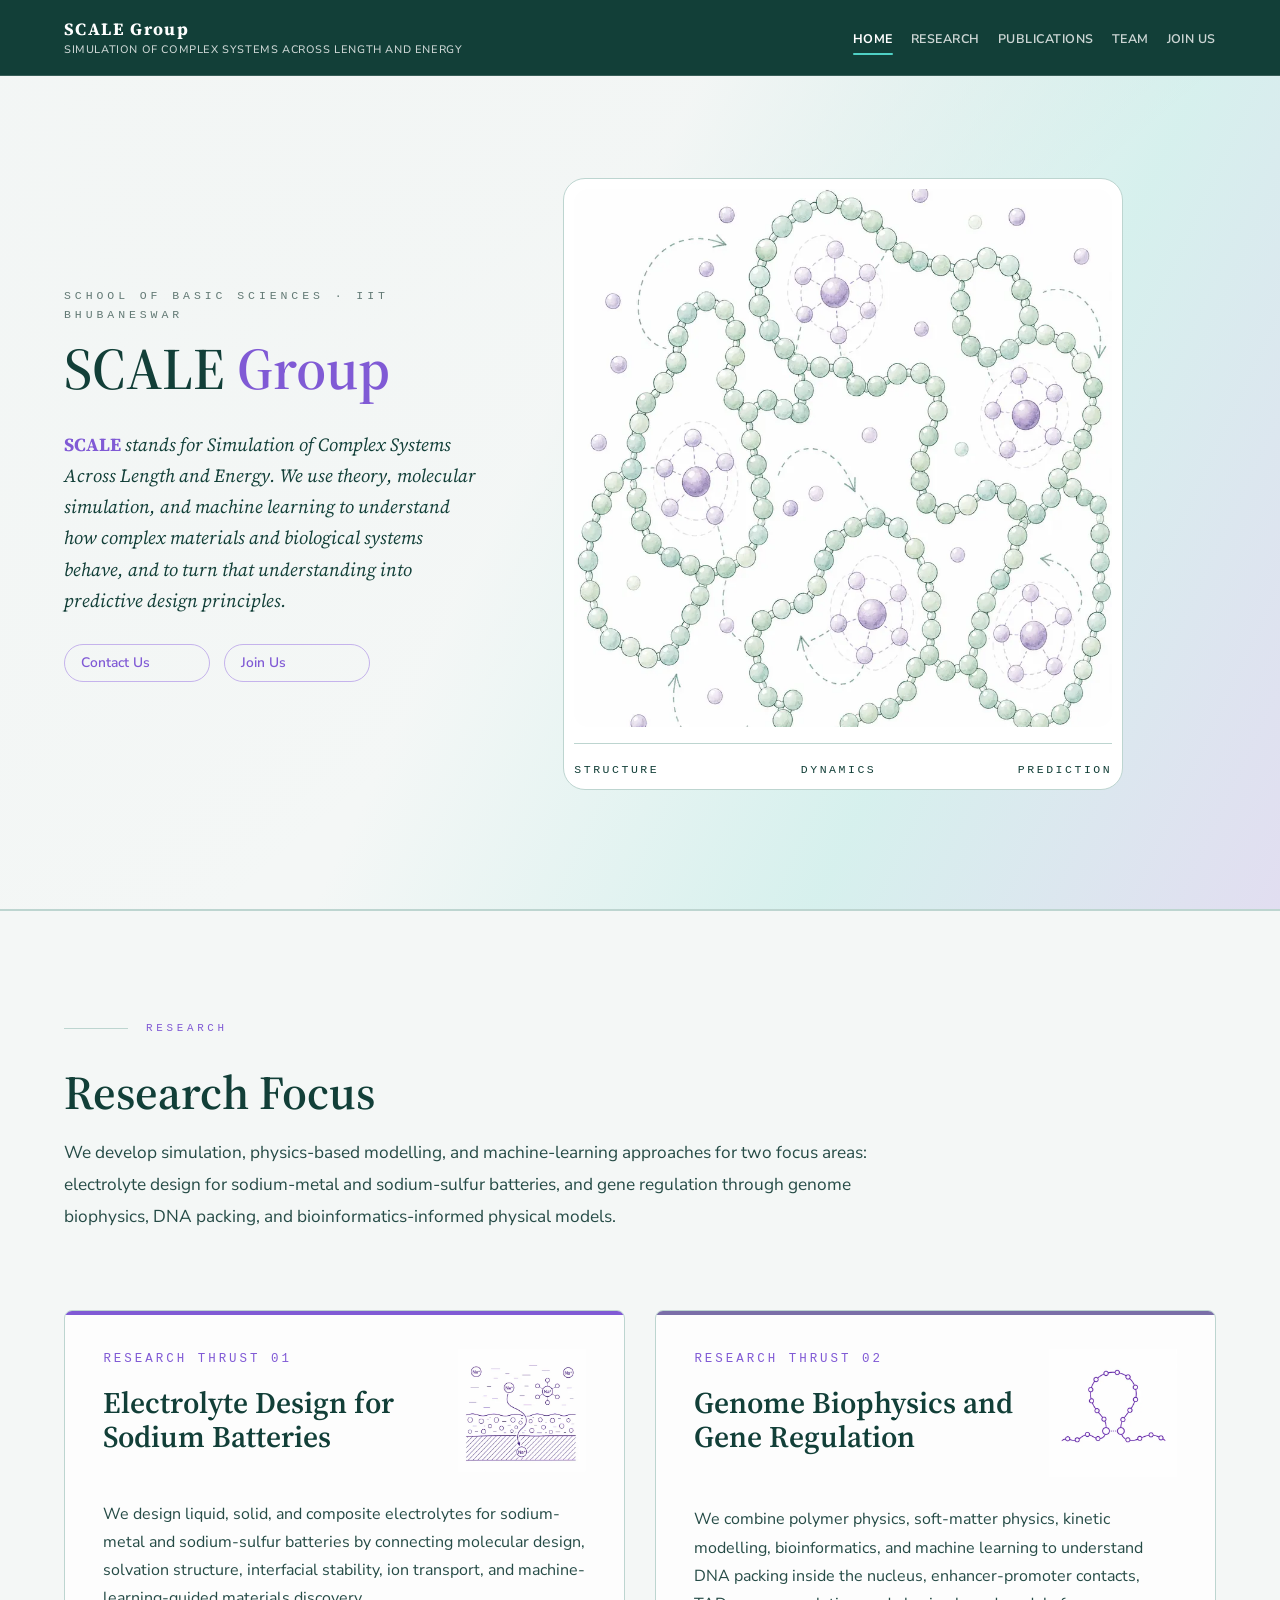
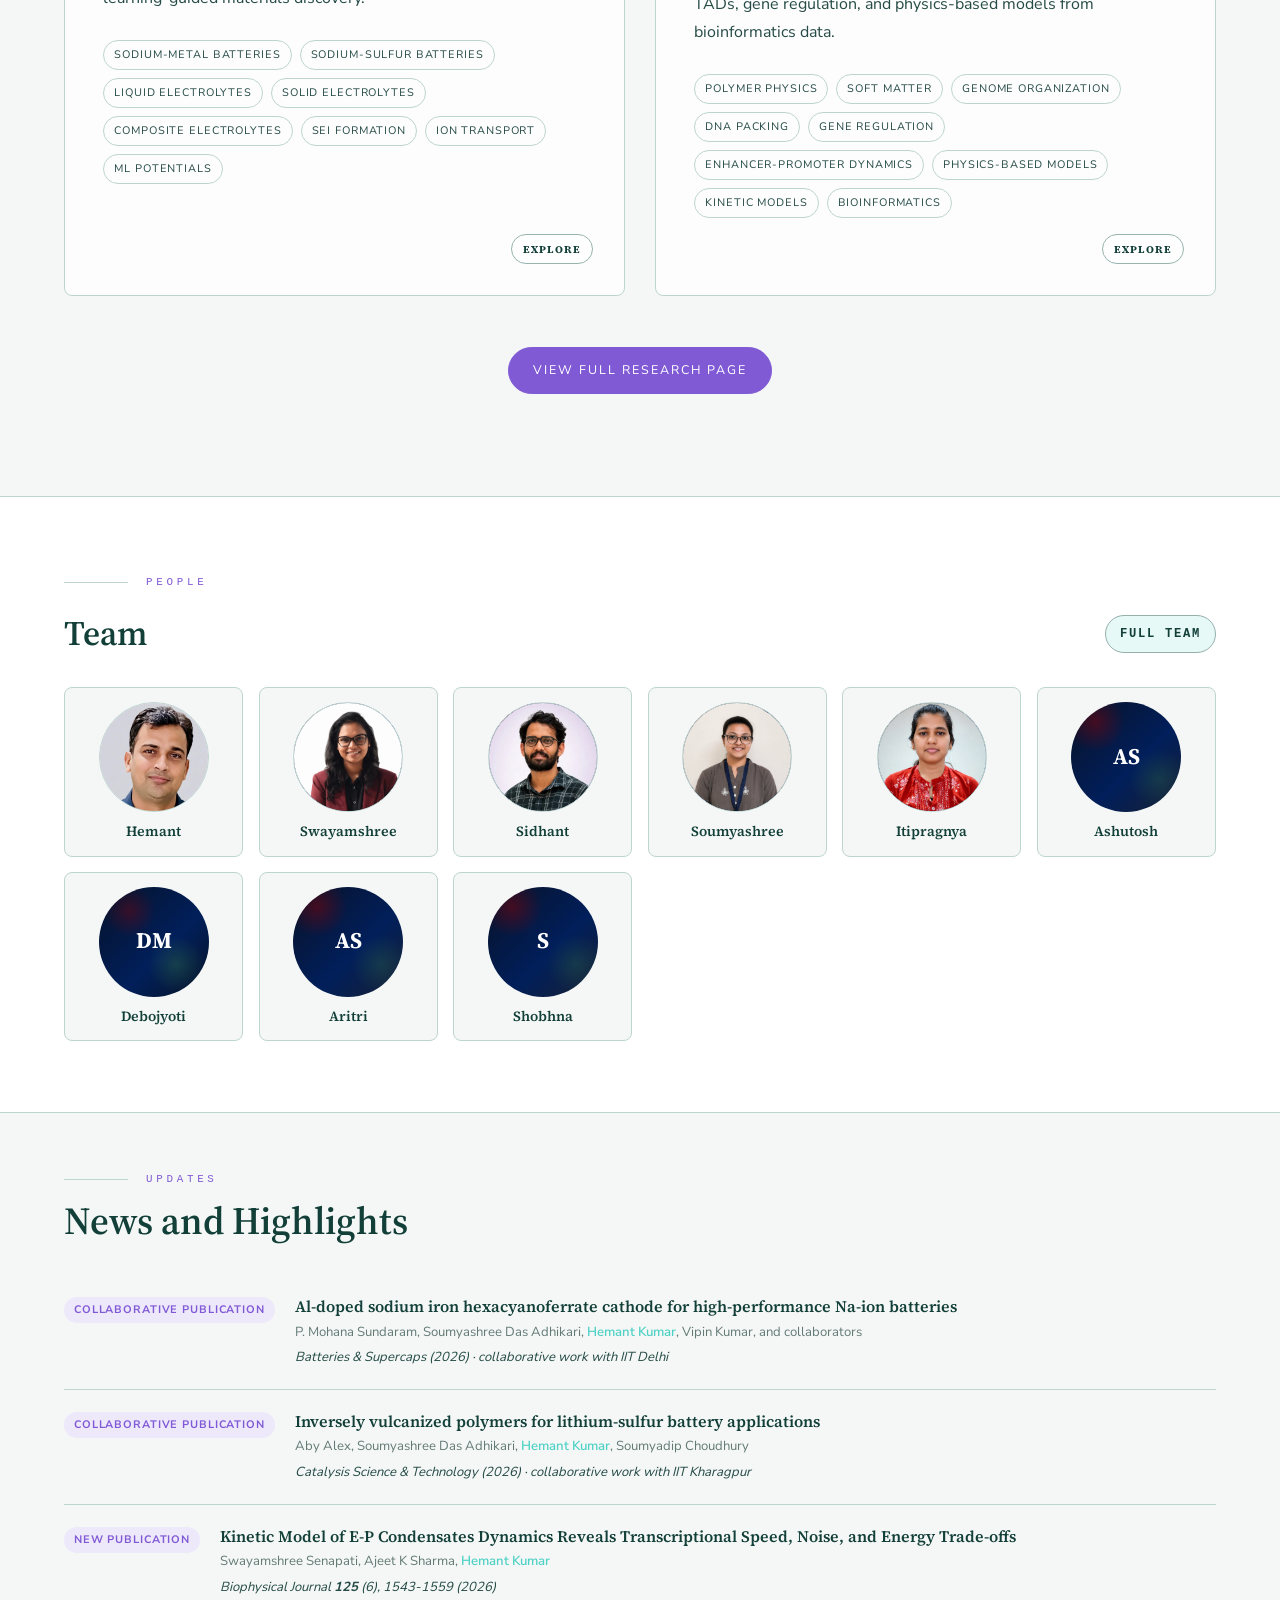
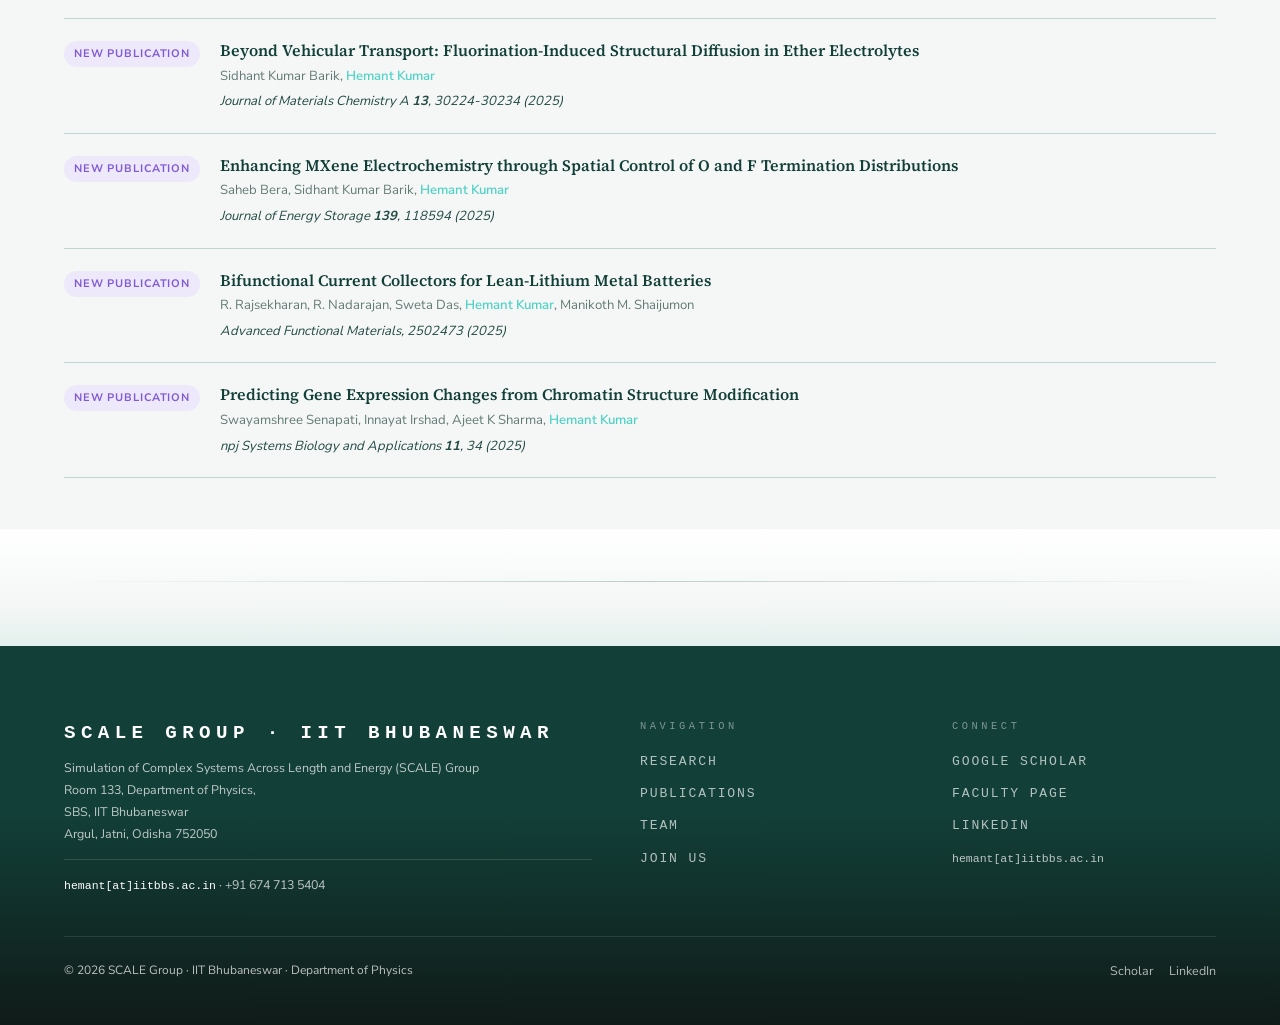
==== index.html @ 69f15513 "Update team members and publication order" ====
<!DOCTYPE html>
<html lang="en" data-theme="biopolymer-helix">
<head>
  <meta charset="UTF-8">
  <meta name="viewport" content="width=device-width, initial-scale=1.0">
  <meta name="description" content="The SCALE Group at IIT Bhubaneswar studies AI for materials, sodium batteries, electrolyte design, genome biophysics, and gene regulation with simulation, statistical physics, and machine learning.">
  <meta name="keywords" content="AI for materials, AI for physics, physics of AI, machine learning for materials design, graph neural networks for materials, neural network potentials, active learning materials physics, sodium-ion batteries, sodium-sulfur batteries, solid electrolytes, all-solid-state batteries, electrolyte design, battery material design, next-generation batteries, battery materials modelling, Hemant Kumar IIT Bhubaneswar, SCALE Group, gene regulation modelling, genome biophysics, computational materials science">
  <meta name="author" content="Dr. Hemant Kumar, SCALE Group, IIT Bhubaneswar">
  <meta name="robots" content="index, follow">
  <meta name="googlebot" content="index, follow, max-image-preview:large">
  <meta name="theme-color" content="#123F38">
  <meta property="og:type" content="website">
  <meta property="og:site_name" content="The SCALE Group">
  <meta property="og:locale" content="en_IN">
  <meta property="og:title" content="AI for Materials and Physics | SCALE IITBBS">
  <meta property="og:description" content="The SCALE Group at IIT Bhubaneswar studies AI for materials, sodium batteries, electrolyte design, genome biophysics, and gene regulation with simulation, statistical physics, and machine learning.">
  <meta property="og:image" content="https://thescale-group.github.io/assets/images/homepage_hero.webp">
  <meta property="og:image:alt" content="SCALE Group computational research illustration">
  <meta property="og:url" content="https://thescale-group.github.io/">
  <meta name="twitter:card" content="summary_large_image">
  <meta name="twitter:title" content="AI for Materials and Physics | SCALE IITBBS">
  <meta name="twitter:description" content="The SCALE Group at IIT Bhubaneswar studies AI for materials, sodium batteries, electrolyte design, genome biophysics, and gene regulation with simulation, statistical physics, and machine learning.">
  <meta name="twitter:image" content="https://thescale-group.github.io/assets/images/homepage_hero.webp">
  <link rel="canonical" href="https://thescale-group.github.io/">
  <link rel="preload" as="image" href="assets/images/homepage_hero.webp" type="image/webp">
  <link rel="preload" href="assets/fonts/nunito-sans-latin-300-700.woff2" as="font" type="font/woff2" crossorigin>
  <link rel="preload" href="assets/fonts/source-serif-4-latin-300-700.woff2" as="font" type="font/woff2" crossorigin>
  <link rel="stylesheet" href="scale.css?v=20260519-perf1">
<script type="application/ld+json" id="news-jsonld">
{
  "@context": "https://schema.org",
  "@type": "ItemList",
  "name": "SCALE Group news and highlights",
  "itemListElement": [
    {
      "@type": "ListItem",
      "position": 1,
      "item": {
        "@type": "NewsArticle",
        "headline": "Al-doped sodium iron hexacyanoferrate cathode for high-performance Na-ion batteries",
        "datePublished": "2026-06-01",
        "url": "https://scholar.google.com/scholar?q=Unveiling%20the%20Effect%20of%20Al-doping%20on%20the%20Sodium%20Iron%20Hexacyanoferrate%20Cathode%20for%20the%20Development%20of%20High-performance%20Na-ion%20battery",
        "author": {
          "@type": "Organization",
          "name": "SCALE Group, IIT Bhubaneswar"
        },
        "publisher": {
          "@type": "Organization",
          "name": "SCALE Group, IIT Bhubaneswar"
        }
      }
    },
    {
      "@type": "ListItem",
      "position": 2,
      "item": {
        "@type": "NewsArticle",
        "headline": "Inversely vulcanized polymers for lithium-sulfur battery applications",
        "datePublished": "2026-06-01",
        "url": "https://scholar.google.com/scholar?q=Accelerated%20Synthesis%20of%20Inversely%20Vulcanized%20Polymers%20with%20Oligoethylene%20Unit%20Bearing%20Comonomer%20for%20Lithium-Sulfur%20Battery%20Application",
        "author": {
          "@type": "Organization",
          "name": "SCALE Group, IIT Bhubaneswar"
        },
        "publisher": {
          "@type": "Organization",
          "name": "SCALE Group, IIT Bhubaneswar"
        }
      }
    },
    {
      "@type": "ListItem",
      "position": 3,
      "item": {
        "@type": "NewsArticle",
        "headline": "Kinetic Model of E-P Condensates Dynamics Reveals Transcriptional Speed, Noise, and Energy Trade-offs",
        "datePublished": "2026-02-15",
        "url": "https://doi.org/10.1016/j.bpj.2026.02.015",
        "author": {
          "@type": "Organization",
          "name": "SCALE Group, IIT Bhubaneswar"
        },
        "publisher": {
          "@type": "Organization",
          "name": "SCALE Group, IIT Bhubaneswar"
        }
      }
    },
    {
      "@type": "ListItem",
      "position": 4,
      "item": {
        "@type": "NewsArticle",
        "headline": "Beyond Vehicular Transport: Fluorination-Induced Structural Diffusion in Ether Electrolytes",
        "datePublished": "2025-08-01",
        "url": "https://doi.org/10.1039/d5ta04224k",
        "author": {
          "@type": "Organization",
          "name": "SCALE Group, IIT Bhubaneswar"
        },
        "publisher": {
          "@type": "Organization",
          "name": "SCALE Group, IIT Bhubaneswar"
        }
      }
    },
    {
      "@type": "ListItem",
      "position": 5,
      "item": {
        "@type": "NewsArticle",
        "headline": "Enhancing MXene Electrochemistry through Spatial Control of O and F Termination Distributions",
        "datePublished": "2025-07-15",
        "url": "https://doi.org/10.1016/j.est.2025.118594",
        "author": {
          "@type": "Organization",
          "name": "SCALE Group, IIT Bhubaneswar"
        },
        "publisher": {
          "@type": "Organization",
          "name": "SCALE Group, IIT Bhubaneswar"
        }
      }
    },
    {
      "@type": "ListItem",
      "position": 6,
      "item": {
        "@type": "NewsArticle",
        "headline": "Bifunctional Current Collectors for Lean-Lithium Metal Batteries",
        "datePublished": "2025-04-20",
        "url": "https://doi.org/10.1002/adfm.202502473",
        "author": {
          "@type": "Organization",
          "name": "SCALE Group, IIT Bhubaneswar"
        },
        "publisher": {
          "@type": "Organization",
          "name": "SCALE Group, IIT Bhubaneswar"
        }
      }
    },
    {
      "@type": "ListItem",
      "position": 7,
      "item": {
        "@type": "NewsArticle",
        "headline": "Predicting Gene Expression Changes from Chromatin Structure Modification",
        "datePublished": "2025-03-10",
        "url": "https://doi.org/10.1038/s41540-025-00510-4",
        "author": {
          "@type": "Organization",
          "name": "SCALE Group, IIT Bhubaneswar"
        },
        "publisher": {
          "@type": "Organization",
          "name": "SCALE Group, IIT Bhubaneswar"
        }
      }
    }
  ]
}
</script>
<script type="application/ld+json" id="page-jsonld">
{
  "@context": "https://schema.org",
  "@graph": [
    {
      "@type": "WebSite",
      "@id": "https://thescale-group.github.io/#website",
      "name": "The SCALE Group",
      "alternateName": "Simulation of Complex Systems Across Length and Energy Group",
      "url": "https://thescale-group.github.io/",
      "publisher": {
        "@id": "https://thescale-group.github.io/#organization"
      },
      "inLanguage": "en-IN"
    },
    {
      "@type": "ResearchOrganization",
      "@id": "https://thescale-group.github.io/#organization",
      "name": "The SCALE Group, IIT Bhubaneswar",
      "alternateName": "Simulation of Complex Systems Across Length and Energy Group",
      "url": "https://thescale-group.github.io/",
      "image": "https://thescale-group.github.io/assets/images/homepage_hero.webp",
      "description": "The SCALE Group at IIT Bhubaneswar studies AI for materials, sodium batteries, electrolyte design, genome biophysics, and gene regulation with simulation, statistical physics, and machine learning.",
      "parentOrganization": {
        "@type": "CollegeOrUniversity",
        "name": "Indian Institute of Technology Bhubaneswar"
      },
      "department": {
        "@type": "Organization",
        "name": "Department of Physics, School of Basic Sciences"
      },
      "address": {
        "@type": "PostalAddress",
        "streetAddress": "Room 133, Department of Physics,",
        "addressLocality": "Argul, Jatni",
        "addressRegion": "Odisha",
        "postalCode": "752050",
        "addressCountry": "IN"
      },
      "sameAs": [
        "https://scholar.google.com/citations?user=oaTIUtkAAAAJ&hl=en",
        "https://sbs.iitbbs.ac.in/index.php/hemantkumar/",
        "https://www.linkedin.com/in/hemant-kumar-b3969862"
      ],
      "founder": {
        "@id": "https://thescale-group.github.io/#hemant-kumar"
      },
      "knowsAbout": [
        "Molecular dynamics",
        "Multiscale modelling",
        "Soft matter physics",
        "Battery electrolytes",
        "Ionic transport",
        "Solid electrolytes",
        "AI for materials",
        "AI for physics",
        "Physics of AI",
        "Materials modelling",
        "Materials design",
        "Battery materials",
        "Battery material design",
        "Electrolyte design",
        "Sodium-ion batteries",
        "Sodium-sulfur batteries",
        "All-solid-state batteries",
        "Next-generation batteries",
        "Active learning",
        "Graph neural networks",
        "Graph neural networks for materials",
        "Machine learning potentials",
        "Neural-network potentials",
        "Kinetic Monte Carlo",
        "Gene regulation modelling",
        "Genome biophysics",
        "Chromatin structure",
        "Polymer models of DNA",
        "Nanoscale interfaces",
        "Two-dimensional materials",
        "MXenes",
        "Confined water"
      ]
    },
    {
      "@type": "WebPage",
      "@id": "https://thescale-group.github.io/#webpage",
      "url": "https://thescale-group.github.io/",
      "name": "AI for Materials and Physics | SCALE IITBBS",
      "description": "The SCALE Group at IIT Bhubaneswar studies AI for materials, sodium batteries, electrolyte design, genome biophysics, and gene regulation with simulation, statistical physics, and machine learning.",
      "isPartOf": {
        "@id": "https://thescale-group.github.io/#website"
      },
      "about": {
        "@id": "https://thescale-group.github.io/#organization"
      },
      "keywords": "AI for materials, AI for physics, physics of AI, machine learning for materials design, graph neural networks for materials, neural network potentials, active learning materials physics, sodium-ion batteries, sodium-sulfur batteries, solid electrolytes, all-solid-state batteries, electrolyte design, battery material design, next-generation batteries, battery materials modelling, Hemant Kumar IIT Bhubaneswar, SCALE Group, gene regulation modelling, genome biophysics, computational materials science",
      "inLanguage": "en-IN"
    }
  ]
}
</script>
</head>
<body>

<header class="site-header">
  <div class="nav-container">
    <a href="index.html" class="nav-logo"><strong>SCALE Group</strong><span>Simulation of Complex Systems Across Length and Energy</span></a>
    <button class="nav-toggle" type="button" aria-expanded="false" aria-controls="primary-navigation">
      <span class="nav-toggle-line"></span>
      <span class="nav-toggle-line"></span>
      <span class="nav-toggle-line"></span>
      <span class="nav-toggle-label">Menu</span>
    </button>
    <ul class="nav-links" id="primary-navigation">
      <li><a href="index.html" class="active">Home</a></li>
      <li><a href="research.html">Research</a></li>
      <li class="has-submenu"><a href="publications.html">Publications</a>
        <ul class="nav-submenu" aria-label="Publications sections">
          <li><a href="publications.html">All Papers</a></li>
          <li><a href="publications.html?topic=electrodes">Electrodes</a></li>
          <li><a href="publications.html?topic=liquid-electrolyte">Liquid Electrolyte</a></li>
          <li><a href="publications.html?topic=solid-electrolyte">Solid Electrolyte</a></li>
          <li><a href="publications.html?topic=gene-regulation">Gene Regulation</a></li>
          <li><a href="publications.html?topic=nanoscale-physics">Nanoscale Physics</a></li>
        </ul></li>
      <li><a href="team.html">Team</a></li>
      <li><a href="joinus.html">Join Us</a></li>
    </ul>
  </div>
</header>

<main>

  <!-- HERO -->
  <section class="hero">
    <div class="hero-inner">
      <div class="hero-text">
        <div class="hero-tag">School of Basic Sciences · IIT Bhubaneswar</div>
        <h1 class="hero-title">SCALE <em>Group</em></h1>
        <p class="hero-desc"><strong>SCALE</strong> stands for Simulation of Complex Systems Across Length and Energy. We use theory, molecular simulation, and machine learning to understand how complex materials and biological systems behave, and to turn that understanding into predictive design principles.</p>
        <div class="btn-group">
          <a href="#contact" class="btn btn-primary">Contact Us</a>
          <a href="joinus.html" class="btn btn-secondary">Join Us</a>
        </div>
      </div>
      <div class="hero-visual-wrap">
        <figure class="hero-system-card">
          <img src="assets/images/homepage_hero.webp" alt="SCALE Group research illustration" width="900" height="1200" decoding="async" fetchpriority="high">
          <figcaption>
            <span>Structure</span>
            <span>Dynamics</span>
            <span>Prediction</span>
          </figcaption>
        </figure>
      </div>
    </div>
  </section>

  <!-- RESEARCH OVERVIEW -->
  <section class="research-atlas" id="research-programmes">
    <div class="container">
      <div class="research-atlas-hero">
        <div>
          <span class="section-label">Research</span>
          <h2>Research Focus</h2>
        </div>
        <p>We develop simulation, physics-based modelling, and machine-learning approaches for two focus areas: electrolyte design for sodium-metal and sodium-sulfur batteries, and gene regulation through genome biophysics, DNA packing, and bioinformatics-informed physical models.</p>
      </div>

      <div class="research-thrust-grid">
        <article class="research-thrust-card thrust-materials">
          <div class="thrust-card-top">
            <div>
              <div class="project-index">Research Thrust 01</div>
              <h3>Electrolyte Design for Sodium Batteries</h3>
            </div>
            <div class="thrust-mark thrust-mark-image" aria-hidden="true">
              <img src="assets/images/homepage_corner_energy.webp" alt="" loading="lazy" decoding="async" width="420" height="401">
            </div>
          </div>
          <p>We design liquid, solid, and composite electrolytes for sodium-metal and sodium-sulfur batteries by connecting molecular design, solvation structure, interfacial stability, ion transport, and machine-learning-guided materials discovery.</p>
          <div class="thrust-tags" aria-label="Materials research methods">
            <span>Sodium-metal batteries</span>
            <span>Sodium-sulfur batteries</span>
            <span>Liquid electrolytes</span>
            <span>Solid electrolytes</span>
            <span>Composite electrolytes</span>
            <span>SEI formation</span>
            <span>Ion transport</span>
            <span>ML potentials</span>
          </div>
          <a class="thrust-link" href="research.html#energy" aria-label="Explore electrolyte research">Explore</a>
        </article>

        <article class="research-thrust-card thrust-biophysics">
          <div class="thrust-card-top">
            <div>
              <div class="project-index">Research Thrust 02</div>
              <h3>Genome Biophysics and Gene Regulation</h3>
            </div>
            <div class="thrust-mark thrust-mark-image" aria-hidden="true">
              <img src="assets/images/homepage_gene.webp" alt="" loading="lazy" decoding="async" width="420" height="420">
            </div>
          </div>
          <p>We combine polymer physics, soft-matter physics, kinetic modelling, bioinformatics, and machine learning to understand DNA packing inside the nucleus, enhancer-promoter contacts, TADs, gene regulation, and physics-based models from bioinformatics data.</p>
          <div class="thrust-tags" aria-label="Genome biophysics research methods">
            <span>Polymer physics</span>
            <span>Soft matter</span>
            <span>Genome organization</span>
            <span>DNA packing</span>
            <span>Gene regulation</span>
            <span>Enhancer-promoter dynamics</span>
            <span>Physics-based models</span>
            <span>Kinetic models</span>
            <span>Bioinformatics</span>
          </div>
          <a class="thrust-link" href="research.html#biophysics" aria-label="Explore biophysics research">Explore</a>
        </article>
      </div>

      <div class="research-atlas-action">
        <a href="research.html" class="btn btn-primary">View full research page</a>
      </div>
    </div>
  </section>

  <!-- TEAM PREVIEW -->
  <section class="home-team-preview" aria-labelledby="home-team-heading">
    <div class="container">
      <div class="home-team-header">
        <div>
          <span class="section-label">People</span>
          <h2 id="home-team-heading">Team</h2>
        </div>
        <a href="team.html" class="home-team-link">Full team</a>
      </div>

      <div class="home-team-grid">
        <a class="home-team-card" href="team.html#hemant-kumar">
          <span class="home-team-portrait home-team-photo"><img src="assets/images/hemant.webp" alt="Dr. Hemant Kumar" width="719" height="900" loading="lazy" decoding="async"></span>
          <span class="home-team-name">Hemant</span>
        </a>
        <a class="home-team-card" href="team.html#swayamshree-senapati">
          <span class="home-team-portrait home-team-photo member-photo-genome"><img src="assets/images/swayamshree.webp" alt="Swayamshree Senapati" width="1205" height="1305" loading="lazy" decoding="async"></span>
          <span class="home-team-name">Swayamshree</span>
        </a>
        <a class="home-team-card" href="team.html#sidhant-kumar-barik">
          <span class="home-team-portrait home-team-photo member-photo-battery"><img src="assets/images/sidhant.webp" alt="Sidhant Kumar Barik" width="720" height="900" loading="lazy" decoding="async"></span>
          <span class="home-team-name">Sidhant</span>
        </a>
        <a class="home-team-card" href="team.html#soumyashree-das-adhikari">
          <span class="home-team-portrait home-team-photo member-photo-battery"><img src="assets/images/soumyashree.webp" alt="Soumyashree Das Adhikari" width="1254" height="1254" loading="lazy" decoding="async"></span>
          <span class="home-team-name">Soumyashree</span>
        </a>
        <a class="home-team-card" href="team.html#itipragnya-pati">
          <span class="home-team-portrait home-team-photo member-photo-battery"><img src="assets/images/iti.webp" alt="Itipragnya Pati" width="1233" height="1275" loading="lazy" decoding="async"></span>
          <span class="home-team-name">Itipragnya</span>
        </a>
        <a class="home-team-card" href="team.html#ashutosh-srichandan">
          <span class="home-team-portrait member-photo-battery">AS</span>
          <span class="home-team-name">Ashutosh</span>
        </a>
        <a class="home-team-card" href="team.html#debojyoti-mohanta">
          <span class="home-team-portrait member-photo-genome">DM</span>
          <span class="home-team-name">Debojyoti</span>
        </a>
        <a class="home-team-card" href="team.html#aritri-sarkar">
          <span class="home-team-portrait member-photo-battery">AS</span>
          <span class="home-team-name">Aritri</span>
        </a>
        <a class="home-team-card" href="team.html#shobhna">
          <span class="home-team-portrait member-photo-battery">S</span>
          <span class="home-team-name">Shobhna</span>
        </a>
      </div>
    </div>
  </section>

  <!-- RECENT HIGHLIGHTS -->
  <section class="section" id="news">
    <div class="container">
      <div class="section-header">
        <span class="section-label">Updates</span>
        <h2 class="section-title">News and Highlights</h2>
      </div>
      <!-- NEWS_DATA_START -->
      <div class="featured-pub">
        <span class="featured-pub-badge">Collaborative Publication</span>
        <div class="featured-pub-body">
          <div class="featured-pub-title"><a href="https://scholar.google.com/scholar?q=Unveiling%20the%20Effect%20of%20Al-doping%20on%20the%20Sodium%20Iron%20Hexacyanoferrate%20Cathode%20for%20the%20Development%20of%20High-performance%20Na-ion%20battery" target="_blank" rel="noopener">Al-doped sodium iron hexacyanoferrate cathode for high-performance Na-ion batteries</a></div>
          <div class="featured-pub-authors">P. Mohana Sundaram, Soumyashree Das Adhikari, <span class="pi-highlight">Hemant Kumar</span>, Vipin Kumar, and collaborators</div>
          <div class="featured-pub-journal"><em>Batteries &amp; Supercaps</em> (2026) · collaborative work with IIT Delhi</div>
        </div>
      </div>
      <div class="featured-pub">
        <span class="featured-pub-badge">Collaborative Publication</span>
        <div class="featured-pub-body">
          <div class="featured-pub-title"><a href="https://scholar.google.com/scholar?q=Accelerated%20Synthesis%20of%20Inversely%20Vulcanized%20Polymers%20with%20Oligoethylene%20Unit%20Bearing%20Comonomer%20for%20Lithium-Sulfur%20Battery%20Application" target="_blank" rel="noopener">Inversely vulcanized polymers for lithium-sulfur battery applications</a></div>
          <div class="featured-pub-authors">Aby Alex, Soumyashree Das Adhikari, <span class="pi-highlight">Hemant Kumar</span>, Soumyadip Choudhury</div>
          <div class="featured-pub-journal"><em>Catalysis Science &amp; Technology</em> (2026) · collaborative work with IIT Kharagpur</div>
        </div>
      </div>
      <div class="featured-pub">
        <span class="featured-pub-badge">New Publication</span>
        <div class="featured-pub-body">
          <div class="featured-pub-title"><a href="https://doi.org/10.1016/j.bpj.2026.02.015" target="_blank" rel="noopener">Kinetic Model of E-P Condensates Dynamics Reveals Transcriptional Speed, Noise, and Energy Trade-offs</a></div>
          <div class="featured-pub-authors">Swayamshree Senapati, Ajeet K Sharma, <span class="pi-highlight">Hemant Kumar</span></div>
          <div class="featured-pub-journal"><em>Biophysical Journal</em> <strong>125</strong> (6), 1543-1559 (2026)</div>
        </div>
      </div>
      <div class="featured-pub">
        <span class="featured-pub-badge">New Publication</span>
        <div class="featured-pub-body">
          <div class="featured-pub-title"><a href="https://doi.org/10.1039/d5ta04224k" target="_blank" rel="noopener">Beyond Vehicular Transport: Fluorination-Induced Structural Diffusion in Ether Electrolytes</a></div>
          <div class="featured-pub-authors">Sidhant Kumar Barik, <span class="pi-highlight">Hemant Kumar</span></div>
          <div class="featured-pub-journal"><em>Journal of Materials Chemistry A</em> <strong>13</strong>, 30224-30234 (2025)</div>
        </div>
      </div>
      <div class="featured-pub">
        <span class="featured-pub-badge">New Publication</span>
        <div class="featured-pub-body">
          <div class="featured-pub-title"><a href="https://doi.org/10.1016/j.est.2025.118594" target="_blank" rel="noopener">Enhancing MXene Electrochemistry through Spatial Control of O and F Termination Distributions</a></div>
          <div class="featured-pub-authors">Saheb Bera, Sidhant Kumar Barik, <span class="pi-highlight">Hemant Kumar</span></div>
          <div class="featured-pub-journal"><em>Journal of Energy Storage</em> <strong>139</strong>, 118594 (2025)</div>
        </div>
      </div>
      <div class="featured-pub">
        <span class="featured-pub-badge">New Publication</span>
        <div class="featured-pub-body">
          <div class="featured-pub-title"><a href="https://doi.org/10.1002/adfm.202502473" target="_blank" rel="noopener">Bifunctional Current Collectors for Lean-Lithium Metal Batteries</a></div>
          <div class="featured-pub-authors">R. Rajsekharan, R. Nadarajan, Sweta Das, <span class="pi-highlight">Hemant Kumar</span>, Manikoth M. Shaijumon</div>
          <div class="featured-pub-journal"><em>Advanced Functional Materials</em>, 2502473 (2025)</div>
        </div>
      </div>
      <div class="featured-pub">
        <span class="featured-pub-badge">New Publication</span>
        <div class="featured-pub-body">
          <div class="featured-pub-title"><a href="https://doi.org/10.1038/s41540-025-00510-4" target="_blank" rel="noopener">Predicting Gene Expression Changes from Chromatin Structure Modification</a></div>
          <div class="featured-pub-authors">Swayamshree Senapati, Innayat Irshad, Ajeet K Sharma, <span class="pi-highlight">Hemant Kumar</span></div>
          <div class="featured-pub-journal"><em>npj Systems Biology and Applications</em> <strong>11</strong>, 34 (2025)</div>
        </div>
      </div>
      <!-- NEWS_DATA_END -->
    </div>
  </section>

  <section class="pre-footer-band" aria-label="Footer transition">
    <div class="container">
      <div class="pre-footer-line"></div>
    </div>
  </section>

</main>

<footer class="site-footer">
  <div class="container">
    <div class="footer-inner" id="contact">
      <div>
        <div class="footer-logo">SCALE Group · IIT Bhubaneswar</div>
        <div class="footer-tagline">Simulation of Complex Systems Across Length and Energy (SCALE) Group<br>Room 133, Department of Physics,<br>SBS, IIT Bhubaneswar<br>Argul, Jatni, Odisha 752050</div>
        <div class="footer-contact">
          <div><span class="contact-obfuscated">hemant[at]iitbbs.ac.in</span> · +91 674 713 5404</div>
        </div>
      </div>
      <div>
        <div class="footer-nav-title">Navigation</div>
        <ul class="footer-nav-links"><li><a href="research.html">Research</a></li><li><a href="publications.html">Publications</a></li><li><a href="team.html">Team</a></li><li><a href="joinus.html">Join Us</a></li></ul>
      </div>
      <div>
        <div class="footer-nav-title">Connect</div>
        <ul class="footer-nav-links">
          <li><a href="https://scholar.google.com/citations?user=oaTIUtkAAAAJ&amp;hl=en" target="_blank" rel="noopener">Google Scholar</a></li>
          <li><a href="https://sbs.iitbbs.ac.in/index.php/hemantkumar/" target="_blank" rel="noopener">Faculty Page</a></li>
          <li><a href="https://www.linkedin.com/in/hemant-kumar-b3969862" target="_blank" rel="noopener">LinkedIn</a></li>
          <li><span class="contact-obfuscated">hemant[at]iitbbs.ac.in</span></li>
        </ul>
      </div>
    </div>
    <div class="footer-bottom">
      <div class="footer-text">© 2026 SCALE Group · IIT Bhubaneswar · Department of Physics</div>
      <div class="footer-socials">
        <a href="https://scholar.google.com/citations?user=oaTIUtkAAAAJ&amp;hl=en" target="_blank" rel="noopener">Scholar</a>
        <a href="https://www.linkedin.com/in/hemant-kumar-b3969862" target="_blank" rel="noopener">LinkedIn</a>
      </div>
    </div>
  </div>
</footer>

<script src="theme-switcher.js"></script>
</body>
</html>
---- scale.css ----
/* ═══════════════════════════════════════════════════════════════
   SCALE · IIT Bhubaneswar · Master Stylesheet
   Fonts: self-hosted Nunito Sans (body) + Source Serif 4 (headings)
   Theme system: choose a palette with <html data-theme="biopolymer-helix">.
   Palette tokens live here; component rules below should use only tokens.
   ═══════════════════════════════════════════════════════════════ */

@font-face {
  font-family: "Nunito Sans";
  src: url("assets/fonts/nunito-sans-latin-300-700.woff2") format("woff2");
  font-weight: 300 700;
  font-style: normal;
  font-display: swap;
}
@font-face {
  font-family: "Source Serif 4";
  src: url("assets/fonts/source-serif-4-latin-300-700.woff2") format("woff2");
  font-weight: 300 700;
  font-style: normal;
  font-display: swap;
}
@font-face {
  font-family: "Source Serif 4";
  src: url("assets/fonts/source-serif-4-latin-italic-400-600.woff2") format("woff2");
  font-weight: 400 600;
  font-style: italic;
  font-display: swap;
}

/* ── RESET & BASE ── */
*,
*::before,
*::after { margin: 0; padding: 0; box-sizing: border-box; }

:root {
  /* Type and layout tokens */
  --serif: "Source Serif 4", Georgia, serif;
  --sans: "Nunito Sans", system-ui, sans-serif;
  --mono: 'SFMono-Regular', 'Roboto Mono', 'Courier New', monospace;
  --nav-h: 66px;
  --max-w: 1320px;
  --radius: 14px;
  --shadow-sm: none;
  --shadow-md: none;
  --shadow-lg: none;
  --transition: .22s ease;

  /* Fallback palette. The default site theme is html[data-theme="biopolymer-helix"]. */
  --crimson: #5c8dc5;
  --crimson-dark: #3f6f9f;
  --crimson-light: #e4edf6;
  --navy: #3f4a54;
  --navy-light: #e2e7ea;
  --sage: #909eae;
  --sage-light: #e6ebef;
  --clay: #8d969d;
  --paper: #f3f5f5;
  --paper-warm: #e5eaec;
  --text: #1d2424;
  --text-mid: #394349;
  --text-muted: #68757c;
  --ink-soft: #68757c;
  --border: #c7d0d4;
  --bg: var(--paper);
  --bg-alt: var(--paper-warm);
  --bg-alt2: #edf1f2;
  --theme-header: #3f4a54;
  --theme-header-border: rgba(255,255,255,.16);
  --theme-active: #5c8dc5;
  --theme-card: #ffffff;
  --theme-card-soft: rgba(255,255,255,.86);
}

/* ═══════════════════════════════════════════════════════════════
   PALETTE CHOICE
   Set the active palette in HTML: <html data-theme="mist-alloy">.
   To add a new palette,
copy one block and change only these color tokens.
   ═══════════════════════════════════════════════════════════════ */

html[data-theme="mist-alloy"] {
  --crimson: #5c8dc5;
  --crimson-dark: #3f6f9f;
  --crimson-light: #e4edf6;
  --navy: #3f4a54;
  --navy-light: #e2e7ea;
  --sage: #909eae;
  --sage-light: #e6ebef;
  --clay: #8d969d;
  --paper: #f3f5f5;
  --paper-warm: #e5eaec;
  --text: #1d2424;
  --text-mid: #394349;
  --text-muted: #68757c;
  --border: #c7d0d4;
  --bg: var(--paper);
  --bg-alt: var(--paper-warm);
  --bg-alt2: #edf1f2;
  --theme-header: #3f4a54;
  --theme-header-border: rgba(255,255,255,.16);
  --theme-active: #5c8dc5;
  --theme-card: #ffffff;
  --theme-card-soft: rgba(255,255,255,.86);
}

html[data-theme="forest-marine"] {
  --crimson: #57bc90;
  --crimson-dark: #2f936d;
  --crimson-light: #dff3eb;
  --navy: #015249;
  --navy-light: #dcebe8;
  --sage: #77c9d4;
  --sage-light: #e4f4f6;
  --clay: #a5a5af;
  --paper: #f4f7f6;
  --paper-warm: #e7eeec;
  --text: #1a302d;
  --text-mid: #24413d;
  --text-muted: #60736f;
  --border: #bdd2cf;
  --bg: var(--paper);
  --bg-alt: var(--paper-warm);
  --bg-alt2: #eef4f2;
  --theme-header: #015249;
  --theme-header-border: rgba(255,255,255,.16);
  --theme-active: #57bc90;
  --theme-card: #ffffff;
  --theme-card-soft: rgba(255,255,255,.84);
}

html[data-theme="cedar-copper"] {
  --crimson: #a45a37;
  --crimson-dark: #794026;
  --crimson-light: #f0e3dc;
  --navy: #173c35;
  --navy-light: #e2ebe8;
  --sage: #426a5a;
  --sage-light: #e0ebe6;
  --clay: #a45a37;
  --paper: #f4f4ef;
  --paper-warm: #e7e8df;
  --text: #181f1c;
  --text-mid: #38443f;
  --text-muted: #6b746e;
  --border: #cccfc3;
  --bg: var(--paper);
  --bg-alt: var(--paper-warm);
  --bg-alt2: #ecede6;
  --theme-header: #173c35;
  --theme-header-border: rgba(255,255,255,.16);
  --theme-active: #b8673f;
  --theme-card: #fffefa;
  --theme-card-soft: rgba(255,254,250,.82);
}

html[data-theme="plum-rose"] {
  --crimson: #b84a7c;
  --crimson-dark: #87315a;
  --crimson-light: #f3e2ea;
  --navy: #3d294f;
  --navy-light: #e8e1ee;
  --sage: #7b6aa6;
  --sage-light: #e9e5f1;
  --clay: #9c6b86;
  --paper: #f5f2f5;
  --paper-warm: #e9e2eb;
  --text: #241f2b;
  --text-mid: #45384f;
  --text-muted: #74697c;
  --border: #d2c7d8;
  --bg: var(--paper);
  --bg-alt: var(--paper-warm);
  --bg-alt2: #efe9f0;
  --theme-header: #3d294f;
  --theme-header-border: rgba(255,255,255,.16);
  --theme-active: #d36b9a;
  --theme-card: #ffffff;
  --theme-card-soft: rgba(255,255,255,.84);
}

html[data-theme="ember-orange"] {
  --crimson: #c86b38;
  --crimson-dark: #944820;
  --crimson-light: #f4e5dc;
  --navy: #2f3a33;
  --navy-light: #e3e9e4;
  --sage: #6d8061;
  --sage-light: #e8eee2;
  --clay: #a9683d;
  --paper: #f5f3ee;
  --paper-warm: #e8e3d8;
  --text: #221f1b;
  --text-mid: #403c34;
  --text-muted: #746d63;
  --border: #d1c8b9;
  --bg: var(--paper);
  --bg-alt: var(--paper-warm);
  --bg-alt2: #eee8de;
  --theme-header: #2f3a33;
  --theme-header-border: rgba(255,255,255,.16);
  --theme-active: #df8044;
  --theme-card: #fffefa;
  --theme-card-soft: rgba(255,254,250,.84);
}

html[data-theme="indigo-lab"] {
  --crimson: #cf6766;
  --crimson-dark: #9e3f43;
  --crimson-light: #f3dfdf;
  --navy: #30415d;
  --navy-light: #e4e9ef;
  --sage: #8eaebd;
  --sage-light: #e5eef2;
  --clay: #667b91;
  --paper: #e8eef0;
  --paper-warm: #dce5e9;
  --text: #1b2430;
  --text-mid: #2e3948;
  --text-muted: #657181;
  --border: #c0ccd4;
  --bg: var(--paper);
  --bg-alt: var(--paper-warm);
  --bg-alt2: #eef3f5;
  --theme-header: #30415d;
  --theme-header-border: rgba(255,255,255,.18);
  --theme-active: #cf6766;
  --theme-card: #ffffff;
  --theme-card-soft: rgba(255,255,255,.86);
}

html[data-theme="biopolymer-helix"] {
  --crimson: #805AD5;
  --crimson-dark: #5B3DA8;
  --crimson-light: #EEE8FB;
  --navy: #123F38;
  --navy-light: #D9ECE8;
  --sage: #4FD1C5;
  --sage-light: #DDF8F5;
  --clay: #6E8581;
  --paper: #F4F7F6;
  --paper-warm: #E3F0ED;
  --text: #102725;
  --text-mid: #254B46;
  --text-muted: #637A75;
  --border: #BDD5D0;
  --bg: var(--paper);
  --bg-alt: var(--paper-warm);
  --bg-alt2: #EAF4F1;
  --theme-header: #123F38;
  --theme-header-border: rgba(255,255,255,.16);
  --theme-active: #4FD1C5;
  --theme-card: #ffffff;
  --theme-card-soft: rgba(255,255,255,.88);
}

html { scroll-behavior: smooth; font-size: 16px; }
body {
  background: var(--bg);
  color: var(--text);
  line-height: 1.65;
  -webkit-font-smoothing: antialiased;
}

a { color: var(--crimson); text-decoration: none; transition: color var(--transition); }
a:hover { color: var(--crimson-dark); }
img { display: block; max-width: 100%; }
ul { list-style: none; }

/* ── TYPOGRAPHY ── */
body,
.btn,
.badge,
.lead,
.logic-step strong,
.technique-strip span,
.project-story strong,
.project-category,
.project-story span,
.tag-row span,
.tag-row em,
.project-pubs a,
.nav-logo span,
.nav-links a,
.join-route-grid .opening-type,
.topic-filter-bar .filter-btn,
.hero .btn {
  font-family: var(--sans);
}

h1,
h2,
h3,
h4,
.nav-logo,
.theme-title,
.featured-pub-title,
.student-name,
.value-title,
.opening-title,
.join-route-grid .opening-title span,
.course-title,
.thrust-link,
.thrust-link-title,
.thrust-header h2,
.project-card h3,
.research-thrust-card h3,
.hero-desc,
.home-team-portrait,
.home-team-name,
.member-photo span,
.member-card > .member-photo span {
  font-family: var(--serif);
}

.section-label,
.hero-tag,
.footer-nav-title,
.course-code,
.opening-type,
.student-topic,
.pi-role,
.opening-req-title,
.contact-obfuscated,
.project-index,
.thrust-link-index,
.thrust-link-desc,
.logic-step span,
.hero-system-card figcaption,
.student-tag,
.filter-btn,
.pi-meta-item label,
.footer-logo,
.footer-nav-links a,
.home-team-link,
.team-role-label,
.member-card .student-link,
.highlight-topic,
.highlight-meta,
.topic-paper-meta,
.join-contact-label,
.join-contact-details span {
  font-family: var(--mono);
}

h1,
h2,
h3,
h4 { font-weight: 700; color: var(--text); line-height: 1.2; }
h1 { font-size: clamp(2rem, 4vw, 3rem); }
h2 { font-size: clamp(1.5rem, 3vw, 2.1rem); }
h3 { font-size: 1.25rem; }
p { color: var(--text-mid); }

/* ── LAYOUT ── */
.container { max-width: var(--max-w); margin: 0 auto; padding: 0 40px; }
.section { padding: 80px 0; }
.section-alt { background: var(--bg-alt); }


/* ── SECTION LABELS ── */
.section-label {
  display: inline-block;
  font-size: .68rem; font-weight: 700; letter-spacing: 2.5px;
  text-transform: uppercase; color: var(--crimson);
  margin-bottom: 10px;
}
.section-header { margin-bottom: 48px; }
.section-header.centered { text-align: center; max-width: 640px; margin: 0 auto 48px; }
.section-title { margin-bottom: 12px; }
.section-subtitle { font-size: .95rem; color: var(--text-muted); line-height: 1.75; max-width: 600px; }
.section-header.centered .section-subtitle { margin: 0 auto; }

/* ── DIVIDER ── */
.divider { border: none; border-top: 1px solid var(--border); margin: 48px 0; }

/* ── BUTTONS ── */
.btn {
  display: inline-flex; align-items: center; gap: 6px;
  font-size: .82rem; font-weight: 600;
  padding: 10px 24px; border-radius: var(--radius);
  transition: all var(--transition); cursor: pointer;
  text-decoration: none; border: 1.5px solid transparent;
  letter-spacing: .2px;
}
.btn-primary { background: var(--crimson); color: #fff; border-color: var(--crimson); }
.btn-primary:hover { background: var(--crimson-dark); border-color: var(--crimson-dark); color: #fff; }
.btn-secondary { background: transparent; color: var(--text); border-color: var(--border); }
.btn-secondary:hover { border-color: var(--crimson); color: var(--crimson); }


.btn-group { display: flex; gap: 12px; flex-wrap: wrap; align-items: center; margin-top: 28px; }

/* ═══════════════════════════════════════════════════════════════
   NAVIGATION
   ═══════════════════════════════════════════════════════════════ */
.site-header {
  position: fixed; top: 0; left: 0; right: 0; z-index: 200;
  height: var(--nav-h); background: #fff;
  border-bottom: 1px solid var(--border);
  box-shadow: var(--shadow-sm);
}
.nav-container {
  max-width: var(--max-w); margin: 0 auto; padding: 0 40px;
  height: 100%; display: flex; align-items: center; justify-content: space-between;
}
.nav-logo {
  font-size: 1.1rem; font-weight: 700;
  color: var(--text); letter-spacing: -.2px;
}
.nav-logo span { color: var(--crimson); }
.nav-links { display: flex; gap: 0; }
.nav-links a {
  font-size: .8rem; font-weight: 500; color: var(--text-muted);
  padding: 8px 16px; border-radius: var(--radius);
  transition: color var(--transition), background var(--transition);
  position: relative;
}
.nav-links a:hover { color: var(--crimson); background: var(--crimson-light); }
.nav-links a.active { color: var(--crimson); font-weight: 600; }
.nav-links a.active::after {
  content: ''; position: absolute; bottom: 0; left: 16px; right: 16px;
  height: 2px; background: var(--crimson); border-radius: 2px;
}

/* ═══════════════════════════════════════════════════════════════
   PAGE HERO (inner pages)
   ═══════════════════════════════════════════════════════════════ */
.page-hero {
  padding: calc(var(--nav-h) + 56px) 0 56px;
  background: var(--bg-alt);
  border-bottom: 1px solid var(--border);
}
.page-hero-inner { max-width: 720px; }
.page-title { font-size: clamp(2rem, 4vw, 2.8rem); margin-bottom: 12px; }
.page-subtitle { font-size: 1rem; color: var(--text-muted); line-height: 1.75; }

/* ═══════════════════════════════════════════════════════════════
   HERO (homepage)
   ═══════════════════════════════════════════════════════════════ */
.hero {
  padding: calc(var(--nav-h) + 72px) 0 72px;
  background: #fff;
  border-bottom: 1px solid var(--border);
}
.hero-inner {
  max-width: var(--max-w); margin: 0 auto; padding: 0 40px;
  display: grid; grid-template-columns: 1fr 360px; gap: 64px; align-items: center;
}
.hero-tag {
  font-size: .72rem; font-weight: 600; letter-spacing: 2px;
  text-transform: uppercase; color: var(--crimson); margin-bottom: 16px;
}
.hero-title {
  font-size: clamp(2.2rem, 4.5vw, 3.4rem); margin-bottom: 20px;
  color: var(--text); line-height: 1.15;
}
.hero-title em { color: var(--crimson); font-style: normal; }
.hero-desc { font-size: 1rem; color: var(--text-muted); line-height: 1.8; max-width: 520px; margin-bottom: 28px; }


/* ═══════════════════════════════════════════════════════════════
   RESEARCH THEME CARDS
   ═══════════════════════════════════════════════════════════════ */
.research-themes-grid {
  display: grid; grid-template-columns: repeat(2,1fr); gap: 20px; margin-bottom: 40px;
}
.research-theme-card {
  background: var(--bg); border: 1px solid var(--border);
  border-radius: 6px; padding: 28px 28px 24px;
  transition: box-shadow var(--transition), border-color var(--transition);
  position: relative;
}
.research-theme-card:hover {
  box-shadow: var(--shadow-md); border-color: rgba(163,31,52,.3);
}
.research-theme-card::before {
  content: ''; position: absolute; top: 0; left: 0; right: 0; height: 3px;
  background: var(--crimson); border-radius: var(--radius) var(--radius) 0 0;
  opacity: 0; transition: opacity var(--transition);
}
.research-theme-card:hover::before { opacity: 1; }
.theme-icon { font-size: 1.8rem; margin-bottom: 14px; display: block; }
.theme-title { font-size: 1.1rem; font-weight: 700; color: var(--text); margin-bottom: 8px; }
.theme-desc { font-size: .85rem; color: var(--text-muted); line-height: 1.7; margin-bottom: 16px; }


/* ═══════════════════════════════════════════════════════════════
   FEATURED PUBLICATIONS
   ═══════════════════════════════════════════════════════════════ */
.featured-pub {
  display: flex; gap: 20px; align-items: flex-start;
  padding: 20px 0; border-bottom: 1px solid var(--border);
}
.featured-pub:first-of-type { border-top: 1px solid var(--border); }
.featured-pub-badge {
  flex-shrink: 0; font-size: .68rem; font-weight: 700; letter-spacing: .08em;
  text-transform: uppercase; white-space: nowrap;
  color: var(--crimson); background: var(--crimson-light);
  padding: 4px 10px; border-radius: var(--radius); margin-top: 2px;
}
.featured-pub-title { font-size: 1rem; font-weight: 600; color: var(--text); margin-bottom: 4px; line-height: 1.4; }
.featured-pub-title a { color: inherit; text-decoration: underline; text-decoration-color: rgba(1,31,91,.22); text-underline-offset: 3px; }
.featured-pub-title a:hover { color: var(--crimson); text-decoration-color: rgba(153,0,0,.42); }
.featured-pub-authors { font-size: .82rem; color: var(--text-muted); margin-bottom: 4px; }
.featured-pub-journal { font-size: .82rem; color: var(--text-mid); font-style: italic; }
.pi-highlight { color: var(--navy); font-weight: 600; font-style: normal; }

/* ═══════════════════════════════════════════════════════════════
   FUNDING CARDS
   ═══════════════════════════════════════════════════════════════ */
.funding-grid { display: grid; grid-template-columns: repeat(3,1fr); gap: 16px; }
.funding-card {
  background: var(--bg); border: 1px solid var(--border);
  border-radius: 6px; padding: 20px 22px;
}
.funding-agency {
  font-size: .7rem; font-weight: 700; letter-spacing: 1.5px;
  text-transform: uppercase; color: var(--crimson); margin-bottom: 8px;
}
.funding-title { font-size: .85rem; color: var(--text-mid); line-height: 1.6; }


.contact-obfuscated {
  display: inline-block;
  font-size: .72rem;
  letter-spacing: 0;
  white-space: nowrap;
  word-break: normal;
}


.project-index {
  margin-bottom: 16px;
  font-size: .78rem;
  letter-spacing: .24em;
  text-transform: uppercase;
  color: var(--crimson);
}


.pi-name { color: var(--navy); font-weight: 600; }

.filter-bar { display: flex; gap: 8px; flex-wrap: wrap; margin-bottom: 32px; }
.filter-btn {
  font-size: .78rem; font-weight: 500; padding: 7px 16px;
  border: 1px solid var(--border); border-radius: 20px;
  background: var(--bg); color: var(--text-muted); cursor: pointer; transition: all var(--transition);
}
.filter-btn:hover { border-color: var(--crimson); color: var(--crimson); }
.filter-btn.active { background: var(--crimson); border-color: var(--crimson); color: #fff; }


.paper-list { border-top: 1px solid var(--border); }
.paper-item { padding: 16px 0; border-bottom: 1px solid #f0f0f0; transition: padding-left var(--transition); }
.paper-item:hover { padding-left: 6px; }


.publication-list {
  list-style: decimal;
  padding-left: 1.25rem;
}
.publication-list .paper-item {
  padding-left: .35rem;
}
.paper-citation {
  font-size: .88rem;
  color: var(--text-mid);
  line-height: 1.65;
}
.paper-title-link {
  color: var(--navy);
  text-decoration: underline;
  text-decoration-color: rgba(1,31,91,.28);
  text-decoration-thickness: 1px;
  text-underline-offset: 3px;
}
.paper-title-link:hover {
  color: var(--crimson);
  text-decoration-color: rgba(153,0,0,.42);
}

/* ═══════════════════════════════════════════════════════════════
   TEAM PAGE
   ═══════════════════════════════════════════════════════════════ */
.pi-section {
  display: grid; grid-template-columns: 280px 1fr; gap: 48px;
  align-items: start; padding: 48px 0; border-bottom: 1px solid var(--border); margin-bottom: 48px;
}

.pi-name { font-size: 2rem; margin-bottom: 4px; }
.pi-role { font-size: .78rem; font-weight: 600; letter-spacing: 1.5px; text-transform: uppercase; color: var(--crimson); margin-bottom: 20px; }
.pi-bio { font-size: .92rem; color: var(--text-muted); line-height: 1.8; margin-bottom: 20px; }
.pi-expertise { display: flex; flex-wrap: wrap; gap: 8px; margin: 0 0 24px; }
.pi-expertise span {
  font-size: .62rem;
  padding: 3px 10px;
  border: 1px solid var(--border);
  border-radius: 999px;
  color: var(--sage);
  font-weight: 500;
  letter-spacing: .08em;
  text-transform: uppercase;
}
.pi-meta { display: grid; grid-template-columns: repeat(2,1fr); gap: 16px; margin-bottom: 20px; }
.pi-meta-item label { font-size: .65rem; font-weight: 700; letter-spacing: 1.5px; text-transform: uppercase; color: var(--text-muted); display: block; margin-bottom: 2px; }
.pi-meta-item span { font-size: .85rem; color: var(--text-mid); }
.pi-links { display: flex; gap: 10px; flex-wrap: wrap; }
.pi-link {
  font-size: .75rem; font-weight: 500; padding: 6px 14px;
  border: 1px solid var(--border); border-radius: var(--radius);
  color: var(--text-mid); transition: all var(--transition);
}
a.pi-link:hover { border-color: var(--crimson); color: var(--crimson); background: var(--crimson-light); }


.student-name { font-size: 1rem; font-weight: 700; color: var(--text); margin-bottom: 2px; }
.student-topic { font-size: .78rem; color: var(--crimson); font-weight: 500; margin-bottom: 6px; }
.student-desc { font-size: .8rem; color: var(--text-muted); line-height: 1.6; margin-bottom: 10px; }
.student-tags { display: flex; flex-wrap: wrap; gap: 5px; }
.student-tag { font-size: .62rem; background: var(--crimson-light); color: var(--crimson); padding: 2px 8px; border-radius: 10px; font-weight: 500; }
.student-links { display: flex; gap: 6px; margin-top: 10px; }
.student-link { font-size: .7rem; color: var(--text-muted); padding: 3px 9px; border: 1px solid var(--border); border-radius: var(--radius); transition: all var(--transition); }
.student-link:hover { color: var(--crimson); border-color: var(--crimson); }

/* Alumni */
.alumni-grid { display: grid; grid-template-columns: repeat(4,1fr); gap: 8px; }
.alumni-item {
  background: var(--bg-alt); border: 1px solid var(--border); border-radius: 4px;
  padding: 12px 14px;
}
.alumni-name { font-size: .85rem; font-weight: 600; color: var(--text); margin-bottom: 2px; }
.alumni-thesis { font-size: .72rem; color: var(--text-muted); line-height: 1.4; margin-bottom: 4px; }
.alumni-year { font-size: .68rem; font-weight: 600; color: var(--crimson); }

/* ═══════════════════════════════════════════════════════════════
   JOIN US PAGE
   ═══════════════════════════════════════════════════════════════ */
.values-grid { display: grid; grid-template-columns: repeat(3,1fr); gap: 20px; margin-bottom: 64px; }
.value-card { background: var(--bg); border: 1px solid var(--border); border-radius: 6px; padding: 24px; }
.value-icon { font-size: 1.8rem; display: block; margin-bottom: 12px; }
.value-title { font-size: 1rem; font-weight: 700; color: var(--text); margin-bottom: 8px; }
.value-desc { font-size: .83rem; color: var(--text-muted); line-height: 1.7; }

.openings-grid { display: grid; grid-template-columns: repeat(2,1fr); gap: 20px; margin-bottom: 64px; }
.opening-card {
  background: var(--bg); border: 1px solid var(--border);
  border-radius: 6px; padding: 28px; position: relative;
  transition: box-shadow var(--transition);
}
.opening-card:hover { box-shadow: var(--shadow-md); }
.opening-card::before {
  content: ''; position: absolute; top: 0; left: 0; right: 0; height: 3px;
  background: var(--crimson); border-radius: var(--radius) var(--radius) 0 0;
}
.opening-type { font-size: .68rem; font-weight: 700; letter-spacing: 2px; text-transform: uppercase; color: var(--crimson); margin-bottom: 8px; }
.opening-title { font-size: 1.2rem; font-weight: 700; color: var(--text); margin-bottom: 12px; }
.opening-desc { font-size: .85rem; color: var(--text-muted); line-height: 1.7; margin-bottom: 20px; }
.opening-requirements { background: var(--bg-alt); border-radius: 4px; padding: 16px; margin-bottom: 20px; }
.opening-req-title { font-size: .68rem; font-weight: 700; letter-spacing: 1px; text-transform: uppercase; color: var(--text-muted); margin-bottom: 8px; }
.opening-req-item { font-size: .82rem; color: var(--text-mid); padding: 4px 0; border-bottom: 1px solid var(--border); }
.opening-req-item:last-child { border-bottom: none; }
.opening-req-item::before { content: '→ '; color: var(--crimson); font-weight: 700; }


/* ═══════════════════════════════════════════════════════════════
   TEACHING PAGE
   ═══════════════════════════════════════════════════════════════ */
.courses-grid { display: grid; grid-template-columns: repeat(2,1fr); gap: 20px; }
.course-card {
  background: var(--bg); border: 1px solid var(--border);
  border-radius: 6px; padding: 24px 26px;
  transition: box-shadow var(--transition);
}
.course-card:hover { box-shadow: var(--shadow-md); }
.course-code { font-size: .68rem; font-weight: 700; letter-spacing: 2px; text-transform: uppercase; color: var(--crimson); margin-bottom: 6px; }
.course-title { font-size: 1.1rem; font-weight: 700; color: var(--text); margin-bottom: 8px; }
.course-desc { font-size: .83rem; color: var(--text-muted); line-height: 1.7; margin-bottom: 14px; }
.course-meta { font-size: .75rem; color: var(--text-muted); display: flex; gap: 16px; flex-wrap: wrap; }
.course-meta span::before { content: '· '; color: var(--crimson); }
.course-meta span:first-child::before { content: ''; }

/* ═══════════════════════════════════════════════════════════════
   FOOTER
   ═══════════════════════════════════════════════════════════════ */
.site-footer {
  background: var(--navy); color: rgba(255,255,255,.65);
  padding: 56px 0 32px;
}
.footer-inner {
  display: grid; grid-template-columns: 2fr 1fr 1fr;
  gap: 48px; margin-bottom: 40px;
}
.footer-logo { font-size: 1.2rem; font-weight: 700; color: #fff; margin-bottom: 8px; }
.footer-tagline { font-size: .78rem; line-height: 1.75; }
.footer-nav-title { font-size: .65rem; font-weight: 700; letter-spacing: 2px; text-transform: uppercase; color: rgba(255,255,255,.4); margin-bottom: 12px; }
.footer-nav-links li { margin-bottom: 6px; }
.footer-nav-links a { font-size: .82rem; color: rgba(255,255,255,.65); transition: color var(--transition); }
.footer-nav-links a:hover { color: #fff; }
.footer-bottom {
  border-top: 1px solid rgba(255,255,255,.1); padding-top: 24px;
  display: flex; justify-content: space-between; align-items: center; flex-wrap: wrap; gap: 12px;
}
.footer-text { font-size: .75rem; }
.footer-socials { display: flex; gap: 16px; }
.footer-socials a { font-size: .78rem; color: rgba(255,255,255,.55); transition: color var(--transition); }
.footer-socials a:hover { color: #fff; }

/* ═══════════════════════════════════════════════════════════════
   RESPONSIVE
   ═══════════════════════════════════════════════════════════════ */
@media (max-width: 1000px) {
  .hero-inner { grid-template-columns: 1fr; }
  .pi-section { grid-template-columns: 200px 1fr; gap: 32px; }
  .funding-grid { grid-template-columns: 1fr 1fr; }
  .footer-inner { grid-template-columns: 1fr 1fr; }
  .alumni-grid { grid-template-columns: repeat(3,1fr); }
}
@media (max-width: 768px) {
  :root { --nav-h: 56px; }
  .container { padding: 0 20px; }
  .section { padding: 56px 0; }
  .research-themes-grid { grid-template-columns: 1fr; }

  .openings-grid { grid-template-columns: 1fr; }
  .values-grid { grid-template-columns: 1fr 1fr; }
  .courses-grid { grid-template-columns: 1fr; }

  .funding-grid { grid-template-columns: 1fr; }


  .footer-inner { grid-template-columns: 1fr; gap: 32px; }
  .footer-bottom { flex-direction: column; text-align: center; }
  .alumni-grid { grid-template-columns: 1fr 1fr; }


  .pi-meta { grid-template-columns: 1fr; }
  .pi-section { grid-template-columns: 1fr; }


}
@media (max-width: 480px) {
  .nav-links { display: none; }
  .values-grid { grid-template-columns: 1fr; }
  .alumni-grid { grid-template-columns: 1fr; }
}

/* ═══════════════════════════════════════════════════════════════
   SCALE EDITORIAL IDENTITY REFRESH
   Inspired by the uploaded references,
adapted for computational science.
   ═══════════════════════════════════════════════════════════════ */
html { background: var(--paper); }
body {
  background: var(--paper);
  color: var(--text);
}

a { color: var(--navy); }
a:hover { color: var(--clay); }
p { color: var(--text-mid); }
h1,
h2,
h3,
h4 {
  color: var(--navy);
  letter-spacing: 0;
  font-weight: 600;
}
h1 { font-size: clamp(2.7rem, 5.4vw, 5.6rem); line-height: 1.02; }
h2 { font-size: clamp(1.85rem, 3vw, 3.2rem); line-height: 1.12; }
h3 { font-size: clamp(1.35rem, 2vw, 2rem); }

.container {
  max-width: var(--max-w);
  padding: 0 clamp(24px, 5vw, 88px);
}
.section { padding: clamp(84px, 10vw, 150px) 0; }
.section-alt {
  background: var(--paper-warm);
  border-top: 1px solid var(--border);
  border-bottom: 1px solid var(--border);
}

.site-header {
  position: sticky;
  height: var(--nav-h);
  background: var(--navy);
  backdrop-filter: blur(16px);
  border-bottom-color: rgba(255,255,255,.16);
  box-shadow: 0 1px 0 rgba(255,255,255,.08);
}
.nav-container {
  padding: 0 clamp(24px, 5vw, 88px);
  max-width: none;
}
.nav-logo {
  display: flex;
  flex-direction: column;
  justify-content: center;
  gap: 3px;
  max-width: min(430px, 42vw);
  font-size: .96rem;
  font-weight: 400;
  letter-spacing: .2em;
  text-transform: uppercase;
  color: #ffffff;
  white-space: nowrap;
}
.nav-logo strong {
  font: inherit;
  color: #ffffff;
}
.nav-logo span {
  color: rgba(255,255,255,.66);
  overflow: hidden;
  text-overflow: ellipsis;
  font-size: .56rem;
  letter-spacing: .14em;
}
.nav-links { gap: clamp(10px, 1.05vw, 18px); }
.nav-links > li {
  position: relative;
}
.nav-links a {
  font-size: .74rem;
  letter-spacing: .14em;
  text-transform: uppercase;
  color: rgba(255,255,255,.72);
  padding: 8px 0;
  border-radius: 0;
  background: transparent;
  white-space: nowrap;
}
.nav-links a:hover {
  color: #ffffff;
  background: transparent;
}
.nav-links a.active {
  color: #ffffff;
  font-weight: 400;
}
.nav-links a.active::after {
  left: 0;
  right: 0;
  bottom: -6px;
  height: 1px;
  background: var(--crimson);
}
.nav-submenu {
  position: absolute;
  top: calc(100% + 12px);
  left: 0;
  z-index: 120;
  display: grid;
  min-width: 220px;
  padding: 8px;
  background: color-mix(in srgb, var(--navy) 88%, transparent);
  border: 1px solid color-mix(in srgb, var(--sage) 38%, rgba(255,255,255,.24));
  border-radius: 8px;
  box-shadow: 0 18px 38px rgba(0,0,0,.18);
  backdrop-filter: blur(18px);
  list-style: none;
  opacity: 0;
  pointer-events: none;
  transform: translateY(-6px);
  transition: opacity var(--transition), transform var(--transition);
}
.nav-submenu::before {
  content: "";
  position: absolute;
  inset: -14px 0 auto;
  height: 14px;
}
.has-submenu:hover .nav-submenu,
.has-submenu:focus-within .nav-submenu {
  opacity: 1;
  pointer-events: auto;
  transform: translateY(0);
}
.nav-submenu a,
html[data-theme] .nav-submenu a,
html[data-theme] .nav-submenu a:visited {
  display: block;
  padding: 10px 12px;
  border-radius: 6px;
  color: rgba(255,255,255,.92);
  font-size: .82rem;
  letter-spacing: 0;
  line-height: 1.25;
  text-transform: none;
  background: transparent;
}
.nav-submenu a:hover,
html[data-theme] .nav-submenu a:hover {
  background: color-mix(in srgb, var(--crimson) 34%, rgba(255,255,255,.08));
  color: #ffffff;
}

.section-label,
.hero-tag,
.footer-nav-title,
.course-code,
.opening-type,
.student-topic,
.pi-role,
.opening-req-title {
  font-weight: 400;
  letter-spacing: .34em;
  color: var(--text-muted);
}
.section-label::before {
  content: "";
  display: inline-block;
  width: 64px;
  height: 1px;
  margin-right: 18px;
  vertical-align: middle;
  background: var(--border);
}
.section-title { margin-bottom: 18px; }
.section-subtitle {
  max-width: 820px;
  font-size: clamp(1.05rem, 1.45vw, 1.38rem);
  line-height: 1.9;
  color: var(--text-mid);
}
.section-header { margin-bottom: clamp(44px, 6vw, 86px); }
.divider {
  border-top-color: var(--border);
  margin: clamp(56px, 7vw, 96px) 0;
}

.page-hero {
  padding: clamp(38px, 4.8vw, 70px) 0 clamp(34px, 4vw, 58px);
  background: linear-gradient(180deg, #f8fafc 0%, var(--paper) 100%);
}
.page-hero-inner {
  max-width: 1020px;
  margin-left: 0;
}
.page-title {
  font-size: clamp(2.55rem, 4.5vw, 4.25rem);
  margin-bottom: 18px;
}
.page-subtitle {
  max-width: 920px;
  font-style: italic;
  font-size: clamp(1.05rem, 1.28vw, 1.36rem);
  line-height: 1.55;
  color: var(--navy);
}


.research-simple-hero .page-title {
  margin-bottom: 18px;
}
.research-simple-hero {
  max-width: var(--max-w);
}


.publication-hero {
  padding: clamp(26px, 3.2vw, 46px) 0 clamp(24px, 3vw, 40px);
}
.publication-hero .page-title {
  font-size: clamp(2.35rem, 3.8vw, 3.6rem);
}
.publication-hero .page-subtitle {
  max-width: 760px;
}


/* Home */
.hero {
  min-height: calc(100vh - var(--nav-h));
  padding: clamp(64px, 8vw, 120px) 0;
  position: relative;
  overflow: hidden;
  background:
    linear-gradient(115deg, rgba(255,255,255,.92), rgba(231,235,240,.82)),
    var(--paper);
}
.hero::before {
  content: none;
}
.hero-inner {
  position: relative;
  grid-template-columns: minmax(0, .82fr) minmax(380px, 560px);
  gap: clamp(44px, 6vw, 92px);
  padding: 0 clamp(24px, 5vw, 88px);
}
.hero-text {
  min-width: 0;
  max-width: 500px;
}
.hero-title {
  font-size: clamp(2.55rem, 4.6vw, 4.65rem);
  line-height: 1;
  margin-bottom: 30px;
}
.hero-title em {
  color: var(--crimson);
}
.hero-desc {
  font-style: italic;
  font-size: clamp(1.25rem, 1.65vw, 1.72rem);
  line-height: 1.62;
  max-width: 560px;
  color: var(--navy);
}


.btn {
  border-radius: 999px;
  font-weight: 400;
  letter-spacing: .16em;
  text-transform: uppercase;
  font-size: .78rem;
  padding: 12px 24px;
}
.btn-primary {
  background: var(--navy);
  border-color: var(--navy);
}
.btn-primary:hover {
  background: var(--clay);
  border-color: var(--clay);
}
.btn-secondary,
a.pi-link,
.student-link {
  background: transparent;
  border-color: var(--border);
  color: var(--text-mid);
}
.btn-secondary:hover,
a.pi-link:hover,
.student-link:hover {
  background: var(--sage-light);
  border-color: var(--sage);
  color: var(--navy);
}
.hero-visual-wrap {
  display: grid;
  gap: 18px;
  align-self: center;
}
.hero-system-card {
  margin: 0;
  background: #ffffff;
  border: 1px solid var(--border);
  border-radius: 22px;
  box-shadow: none;
  overflow: hidden;
  padding: clamp(6px, .9vw, 10px);
}
.hero-system-card img {
  width: 100%;
  height: clamp(360px, 42vw, 560px);
  object-fit: cover;
  object-position: center 50%;
  border-radius: 16px;
  display: block;
}
.hero-system-card figcaption {
  display: flex;
  justify-content: space-between;
  gap: 12px;
  margin-top: 16px;
  padding-top: 16px;
  border-top: 1px solid var(--border);
  font-size: .72rem;
  letter-spacing: .22em;
  text-transform: uppercase;
  color: var(--navy);
}


/* Cards and grids */
.research-theme-card,
.course-card,
.value-card,
.opening-card,
.alumni-item {
  background: rgba(255,255,255,.74);
  border: 1px solid var(--border);
  border-radius: 24px;
  box-shadow: none;
}
.research-theme-card,
.course-card,
.value-card,
.opening-card {
  padding: clamp(28px, 3vw, 44px);
}
.research-theme-card::before,
.opening-card::before {
  display: none;
}
.theme-icon,
.value-icon {
  color: var(--clay);
  filter: grayscale(.15) saturate(.75);
}
.theme-title,
.course-title,
.value-title,
.opening-title {
  color: var(--navy);
  font-size: clamp(1.35rem, 2vw, 2.05rem);
}
.theme-desc,
.course-desc,
.value-desc,
.opening-desc,
.pi-bio,
.student-desc {
  color: var(--text-mid);
  font-size: 1rem;
  line-height: 1.85;
}
.student-tag {
  background: transparent;
  border: 1px solid var(--border);
  color: var(--sage);
  border-radius: 999px;
  font-weight: 400;
  letter-spacing: .08em;
  text-transform: uppercase;
}

.research-theme-card:hover,
.course-card:hover,
.value-card:hover,
.opening-card:hover {
  box-shadow: none;
  border-color: #aeb9c8;
  background: #ffffff;
}


/* Publications */
.publications-section {
  padding-top: clamp(28px, 3.5vw, 48px);
}
.filter-bar {
  gap: 10px;
  margin-bottom: clamp(28px, 4vw, 46px);
}
.topic-filter-bar {
  align-items: center;
  row-gap: 10px;
}
.filter-btn {
  border-radius: 999px;
  border: 1px solid var(--border);
  background: rgba(255,255,255,.74);
  padding: 9px 14px;
  font-size: .68rem;
  letter-spacing: .08em;
  line-height: 1.2;
  text-transform: uppercase;
  color: var(--navy);
}
.filter-btn:hover,
.filter-btn.active {
  background: var(--navy);
  color: #ffffff;
  border-color: var(--navy);
}


.paper-list {
  border-top: 0;
}
.paper-item {
  padding: 18px 0;
  border-bottom-color: var(--border);
}
.paper-item[hidden],
.publications-books-divider[hidden],
.publications-books-header[hidden],
.book-list[hidden],
.publication-highlights[hidden],
.publication-list[hidden],
.publication-topic-showcase[hidden],
.topic-paper-card[hidden] {
  display: none;
}
.paper-item:hover {
  padding-left: .35rem;
}
.paper-citation {
  color: var(--navy);
  font-size: clamp(.98rem, 1vw, 1.1rem);
  line-height: 1.7;
}

.pi-name,
.pi-highlight {
  color: var(--sage);
  font-weight: 600;
}
.paper-citation .pi-name,
.paper-citation strong {
  color: inherit;
  font: inherit;
  font-weight: 700;
}

/* Team */
.pi-section {
  grid-template-columns: minmax(230px, 320px) 1fr;
  gap: clamp(48px, 8vw, 120px);
  border-bottom-color: var(--border);
}

.pi-section .pi-name {
  font-size: clamp(3rem, 5vw, 5rem);
}
.pi-role {
  color: var(--sage);
}
.pi-meta {
  border-top: 1px solid var(--border);
  padding-top: 28px;
}
.pi-meta-item label {
  letter-spacing: .18em;
  color: var(--text-muted);
}


.student-name {
  font-size: 1.65rem;
  color: var(--navy);
}
.student-topic {
  color: var(--sage);
  line-height: 1.6;
}
.student-desc,
.student-tags,
.student-links {
  display: none;
}
.alumni-grid {
  grid-template-columns: repeat(3, 1fr);
  gap: 14px;
}
.alumni-item {
  padding: 22px 24px;
}

/* Join and teaching */
.values-grid,
.openings-grid,
.courses-grid {
  gap: 24px;
}
.opening-card {
  position: relative;
}
.opening-card::after {
  content: "";
  position: absolute;
  left: 32px;
  right: 32px;
  top: 0;
  height: 1px;
  background: var(--border);
}
.opening-requirements {
  background: var(--paper-warm);
  border-radius: 16px;
}
.opening-req-item {
  color: var(--text-mid);
  border-bottom-color: var(--border);
}
.opening-req-item::before {
  content: "▸ ";
  color: var(--clay);
}


/* Footer */
.pre-footer-band {
  padding: clamp(28px, 4vw, 54px) 0 clamp(34px, 5vw, 68px);
  background:
    linear-gradient(180deg, #ffffff 0%, var(--paper) 64%, #eef2f7 100%);
}
.pre-footer-line {
  height: 1px;
  background: linear-gradient(90deg, transparent, rgba(1,31,91,.18), transparent);
}
.site-footer {
  background:
    linear-gradient(180deg, #09275f 0%, var(--navy) 22%, #061228 100%);
  color: rgba(255,255,255,.66);
  padding: 72px 0 44px;
}
.footer-logo {
  letter-spacing: .28em;
  text-transform: uppercase;
  color: #ffffff;
}
.footer-contact {
  margin-top: 14px;
  padding-top: 14px;
  border-top: 1px solid rgba(255,255,255,.14);
  color: rgba(255,255,255,.72);
  font-size: .78rem;
  line-height: 1.75;
}
.footer-contact .contact-obfuscated {
  color: rgba(255,255,255,.86);
}
.footer-nav-links a {
  letter-spacing: .14em;
  text-transform: uppercase;
}

@media (max-width: 1000px) {

  .hero-inner,
.pi-section {
    grid-template-columns: 1fr;
 }
  .hero-visual-wrap { max-width: 520px; }
  .nav-logo {
    max-width: 260px;
 }
  .nav-logo span {
    display: none;
 }
}

@media (max-width: 768px) {
  :root { --nav-h: 60px; }
  body { background-size: 54px 54px, auto; }
  .site-header { position: sticky; }
  .nav-logo {
    font-size: .9rem;
    letter-spacing: .16em;
 }
  .page-title,
.hero-title {
    font-size: clamp(2.6rem, 13vw, 4.6rem);
 }
  .page-subtitle,
.hero-desc {
    font-size: 1.28rem;
 }

  .section-label::before {
    width: 36px;
    margin-right: 12px;
 }
  .alumni-grid {
    grid-template-columns: 1fr;
 }


  .filter-bar {
    gap: 14px 22px;
 }

}

/* Nobori-style research cards {
  background: var(--paper);
}


.project-index {
  color: var(--crimson);
}


/* Compact home research atlas. */
.research-atlas {
  padding: clamp(64px, 8vw, 112px) 0;
  background: var(--paper);
  border-top: 1px solid var(--border);
  border-bottom: 1px solid var(--border);
}
.research-atlas-hero {
  display: block;
  max-width: 940px;
  margin-right: 0;
  margin-left: 0;
  margin-bottom: clamp(44px, 6vw, 82px);
  text-align: left;
}
.research-atlas-hero h2 {
  max-width: none;
  margin-top: 18px;
  font-size: clamp(2rem, 3.7vw, 4.4rem);
}
.research-atlas-hero p {
  max-width: 860px;
  margin: 18px 0 0;
  font-size: clamp(1.05rem, 1.35vw, 1.32rem);
  line-height: 1.85;
  color: var(--text-mid);
}


.research-atlas-action {
  display: flex;
  justify-content: center;
  margin-top: clamp(30px, 4vw, 52px);
}

.research-thrust-grid {
  display: grid;
  grid-template-columns: repeat(2, minmax(0, 1fr));
  gap: clamp(18px, 2.4vw, 30px);
}
.research-thrust-card {
  position: relative;
  display: flex;
  flex-direction: column;
  min-height: clamp(360px, 30vw, 440px);
  padding: clamp(28px, 3vw, 44px);
  padding-bottom: clamp(70px, 6vw, 86px);
  background: rgba(255,255,255,.82);
  border: 1px solid var(--border);
  border-radius: 8px;
  overflow: hidden;
}
.research-thrust-card::before {
  content: '';
  position: absolute;
  inset: 0 0 auto;
  height: 4px;
  background: var(--crimson);
}
.thrust-biophysics::before {
  background: #7a6ea8;
}
.thrust-card-top {
  display: grid;
  grid-template-columns: minmax(0, 1fr) auto;
  gap: 24px;
  align-items: start;
}
.research-thrust-card h3 {
  max-width: 620px;
  margin-top: 12px;
  color: var(--navy);
  font-size: clamp(1.65rem, 2.35vw, 2.55rem);
  line-height: 1.12;
}
.research-thrust-card p {
  max-width: 660px;
  margin-top: 28px;
  color: var(--text-mid);
  font-size: clamp(1rem, 1.12vw, 1.14rem);
  line-height: 1.76;
}
.thrust-mark {
  position: relative;
  width: clamp(72px, 8vw, 112px);
  aspect-ratio: 1;
  border: 1px solid var(--border);
  border-radius: 50%;
  opacity: .9;
}
.thrust-mark span {
  position: absolute;
  display: block;
  width: 12px;
  aspect-ratio: 1;
  border-radius: 50%;
  background: var(--crimson);
}
.thrust-mark span:nth-child(1) { left: 18%; top: 28%; }
.thrust-mark span:nth-child(2) { right: 20%; top: 20%; }
.thrust-mark span:nth-child(3) { left: 46%; bottom: 18%; }
.thrust-biophysics .thrust-mark span {
  background: #7a6ea8;
}
.thrust-mark-image {
  width: clamp(92px, 10vw, 142px);
  aspect-ratio: auto;
  border: 0;
  border-radius: 0;
  opacity: 1;
}
.thrust-mark-image img {
  width: 100%;
  height: auto;
  max-height: 142px;
  object-fit: contain;
  display: block;
}
.thrust-tags {
  display: flex;
  flex-wrap: wrap;
  gap: 8px;
  margin-top: 28px;
}
.thrust-tags span {
  padding: 5px 10px;
  border: 1px solid var(--border);
  border-radius: 999px;
  color: var(--text-mid);
  font-size: .68rem;
  letter-spacing: .08em;
  text-transform: uppercase;
}
.research-thrust-card .thrust-link {
  position: absolute;
  right: clamp(18px, 2.4vw, 32px);
  bottom: clamp(18px, 2.4vw, 32px);
  display: inline-flex;
  align-items: center;
  justify-content: center;
  width: fit-content;
  min-height: 30px;
  margin-top: 0;
  padding: 7px 11px;
  border: 1px solid color-mix(in srgb, var(--navy) 22%, var(--border));
  border-radius: 999px;
  background: rgba(255,255,255,.72);
  color: var(--navy);
  font-size: .64rem;
  font-weight: 700;
  letter-spacing: .1em;
  line-height: 1;
  text-transform: uppercase;
}
.research-thrust-card .thrust-link:hover {
  border-color: color-mix(in srgb, var(--crimson) 34%, var(--border));
  background: #ffffff;
  color: var(--crimson);
}
.thrust-biophysics .thrust-link:hover {
  color: #7a6ea8;
}


@media (max-width: 1000px) {
  .research-atlas-hero,
.research-thrust-grid {
    grid-template-columns: 1fr;
 }


}


/* Home team preview. */
.home-team-preview {
  padding: clamp(42px, 5.5vw, 72px) 0;
  background: #ffffff;
  border-bottom: 1px solid var(--border);
}
.home-team-header {
  display: flex;
  justify-content: space-between;
  gap: 24px;
  align-items: end;
  margin-bottom: clamp(22px, 3vw, 34px);
}
.home-team-header h2 {
  margin-top: 12px;
  font-size: clamp(1.85rem, 2.7vw, 3rem);
}
.home-team-link {
  display: inline-flex;
  align-items: center;
  justify-content: center;
  min-width: 104px;
  min-height: 34px;
  padding: 8px 14px;
  border: 1px solid color-mix(in srgb, var(--navy) 24%, var(--border));
  border-radius: 999px;
  background: color-mix(in srgb, var(--sage) 14%, white);
  font-size: .76rem;
  font-weight: 760;
  letter-spacing: .14em;
  text-transform: uppercase;
  color: var(--navy);
  white-space: nowrap;
}
.home-team-link:hover {
  color: #ffffff;
  border-color: var(--navy);
}
.home-team-grid {
  display: grid;
  grid-template-columns: repeat(6, minmax(0, 1fr));
  gap: clamp(10px, 1.2vw, 16px);
}
.home-team-card {
  display: grid;
  justify-items: center;
  gap: 12px;
  min-width: 0;
  padding: clamp(10px, 1.1vw, 14px) 6px clamp(12px, 1.3vw, 16px);
  background: var(--paper);
  border: 1px solid var(--border);
  border-radius: 8px;
  text-align: center;
}
.home-team-card:hover {
  border-color: var(--navy);
}
.home-team-portrait {
  display: grid;
  place-items: center;
  width: min(100%, clamp(104px, 8.6vw, 140px));
  aspect-ratio: 1;
  border-radius: 50%;
  color: #ffffff;
  font-size: clamp(1.35rem, 1.75vw, 1.8rem);
  font-weight: 700;
  overflow: hidden;
}
.home-team-portrait img {
  width: 100%;
  height: 100%;
  object-fit: cover;
  object-position: center 22%;
}
.home-team-photo {
  background: #ffffff;
  border: 1px solid var(--border);
}
.home-team-name {
  max-width: 100%;
  color: var(--navy);
  font-size: clamp(.88rem, 1vw, 1.04rem);
  font-weight: 600;
  line-height: 1.1;
  white-space: nowrap;
}

@media (max-width: 980px) {
  .home-team-grid {
    grid-template-columns: repeat(3, minmax(0, 1fr));
 }
}

@media (max-width: 680px) {
  .home-team-grid {
    grid-template-columns: repeat(2, minmax(0, 1fr));
 }
  .home-team-card {
    grid-column: auto;
 }
}

@media (max-width: 520px) {
  .home-team-header {
    align-items: start;
    flex-direction: column;
 }
  .home-team-grid {
    grid-template-columns: 1fr;
 }
  .home-team-card {
    grid-column: auto;
 }
}

/* Team profile cards with image-ready member portraits. */
.member-grid {
  display: grid;
  grid-template-columns: repeat(2, minmax(0, 1fr));
  gap: clamp(22px, 3vw, 36px);
  margin-bottom: clamp(58px, 7vw, 96px);
}
.member-card {
  display: grid;
  grid-template-columns: 150px minmax(0, 1fr);
  gap: clamp(18px, 2vw, 26px);
  overflow: hidden;
  min-height: 208px;
  padding: clamp(18px, 2vw, 24px);
  background: #ffffff;
  border: 1px solid var(--border);
  border-radius: 8px;
}
.member-photo {
  position: relative;
  display: grid;
  place-items: center;
  min-height: 100%;
  overflow: hidden;
  background:
    radial-gradient(circle at 28% 20%, rgba(153,0,0,.38), transparent 22%),
    radial-gradient(circle at 78% 74%, rgba(47,111,78,.36), transparent 25%),
    linear-gradient(135deg, #061228 0%, #011f5b 58%, #081126 100%);
}
.member-photo::before {
  content: "";
  position: absolute;
  inset: 24px;
  border: 1px solid rgba(255,255,255,.18);
  border-radius: 22px;
}
.member-photo::after {
  content: "";
  position: absolute;
  width: 150px;
  height: 150px;
  border: 2px solid rgba(255,255,255,.34);
  border-radius: 50%;
  transform: translateY(-2px);
}
.member-photo span {
  position: relative;
  z-index: 1;
  display: grid;
  place-items: center;
  width: 106px;
  height: 106px;
  border-radius: 50%;
  background: rgba(255,255,255,.92);
  color: var(--navy);
  font-size: 2rem;
  font-weight: 700;
}
.member-card > .member-photo {
  position: relative;
  display: grid;
  place-items: center;
  align-self: center;
  width: clamp(128px, 10vw, 150px);
  height: clamp(128px, 10vw, 150px);
  min-height: 0;
  overflow: hidden;
  border-radius: 50%;
}
.member-card > .member-photo::before {
  content: "";
  position: absolute;
  inset: 8px;
  border: 1px solid rgba(255,255,255,.22);
  border-radius: 50%;
}
.member-card > .member-photo::after {
  content: "";
  position: absolute;
  width: 86%;
  height: 86%;
  border: 2px solid rgba(255,255,255,.26);
  border-radius: 50%;
  transform: translateY(-2px);
}
.member-card > .member-photo span {
  position: relative;
  z-index: 1;
  display: grid;
  place-items: center;
  width: 80%;
  height: 80%;
  border-radius: 50%;
  background: rgba(255,255,255,.92);
  color: var(--navy);
  font-size: clamp(1.75rem, 2.4vw, 2.35rem);
  font-weight: 700;
}
.member-photo img {
  width: 100%;
  height: 100%;
  object-fit: cover;
  object-position: center 34%;
}
.member-photo.has-photo::before,
.member-photo.has-photo::after {
  display: none;
}
.member-photo img + span {
  display: none;
}
.member-photo-battery {
  background:
    radial-gradient(circle at 22% 18%, rgba(153,0,0,.42), transparent 24%),
    radial-gradient(circle at 80% 70%, rgba(47,111,78,.32), transparent 25%),
    linear-gradient(135deg, #081126 0%, #011f5b 58%, #172033 100%);
}
.member-photo-genome {
  background:
    radial-gradient(circle at 28% 22%, rgba(153,0,0,.34), transparent 22%),
    radial-gradient(circle at 70% 70%, rgba(47,111,78,.42), transparent 26%),
    linear-gradient(135deg, #061228 0%, #011f5b 58%, #071425 100%);
}


.member-photo-pi {
  background:
    radial-gradient(circle at 24% 20%, rgba(153,0,0,.36), transparent 23%),
    radial-gradient(circle at 72% 78%, rgba(47,111,78,.42), transparent 26%),
    linear-gradient(135deg, #061228 0%, #011f5b 52%, #071425 100%);
}
.pi-portrait {
  width: min(100%, 260px);
  aspect-ratio: 4 / 5;
  min-height: 0;
  padding: 8px;
  background: #ffffff;
  border: 1px solid var(--border);
  border-radius: 8px;
  box-shadow: 0 14px 34px rgba(1,31,91,.10);
  justify-self: center;
  align-self: start;
}
.pi-portrait img {
  border-radius: 5px;
  object-position: center 18%;
}
.pi-portrait span {
  width: 132px;
  height: 132px;
  font-size: 2.6rem;
}
.pi-section .pi-name {
  color: var(--navy);
}
.team-role-label {
  width: fit-content;
  margin-bottom: 10px;
  padding: 5px 9px;
  background: var(--crimson-light);
  color: var(--crimson);
  border: 1px solid rgba(153,0,0,.18);
  border-radius: 999px;
  font-size: .66rem;
  letter-spacing: .14em;
  text-transform: uppercase;
}
.member-body {
  display: flex;
  flex-direction: column;
  justify-content: center;
  min-width: 0;
}
.member-card .student-name {
  margin-bottom: 8px;
  color: var(--navy);
  font-size: clamp(1.45rem, 2vw, 2.1rem);
  line-height: 1.14;
}
.member-card .student-topic {
  margin-bottom: 18px;
  color: var(--crimson);
}
.member-card .student-desc,
.member-card .student-tags,
.member-card .student-links {
  display: flex;
}
.member-card .student-desc {
  display: block;
  margin-bottom: 18px;
  color: var(--text-mid);
  font-size: .98rem;
  line-height: 1.7;
}
.member-card .student-tags {
  flex-wrap: wrap;
  gap: 8px;
  margin-bottom: 18px;
}
.member-card .student-tag {
  min-height: 28px;
  padding: 6px 10px;
  border: 1px solid color-mix(in srgb, var(--navy) 24%, var(--border));
  border-radius: 999px;
  background: color-mix(in srgb, #5c8dc5 16%, white);
  color: #244b74;
  font-size: .76rem;
  font-weight: 750;
  letter-spacing: 0;
  line-height: 1.15;
  text-transform: none;
}
.member-card:has(.member-photo-genome) .student-tag {
  border-color: color-mix(in srgb, #8d6bb8 34%, var(--border));
  background: color-mix(in srgb, #8d6bb8 16%, white);
  color: #5f477d;
}
.member-card:has(.member-photo-battery) .student-tag {
  border-color: color-mix(in srgb, #5c8dc5 38%, var(--border));
  background: color-mix(in srgb, #5c8dc5 18%, white);
  color: #244b74;
}
.member-card .student-links {
  gap: 9px;
  margin-top: auto;
}
.member-card .student-link {
  border-radius: 999px;
  font-size: .68rem;
  letter-spacing: .12em;
  text-transform: uppercase;
}


@media (max-width: 1100px) {
  .member-grid {
    grid-template-columns: 1fr;
 }
}

@media (max-width: 680px) {
  .member-card {
    grid-template-columns: 1fr;
    justify-items: start;
 }
  .member-card > .member-photo {
    width: 136px;
    height: 136px;
 }
}

.publication-highlights {
  display: flex;
  gap: 18px;
  overflow-x: auto;
  overscroll-behavior-x: contain;
  scroll-snap-type: x proximity;
  padding: 2px 28px 16px 2px;
  margin-bottom: 22px;
  scrollbar-color: color-mix(in srgb, var(--navy) 28%, var(--border)) transparent;
  scrollbar-width: thin;
  background:
    linear-gradient(90deg, transparent, transparent calc(100% - 42px), color-mix(in srgb, var(--paper) 78%, transparent));
}
.publication-highlights::-webkit-scrollbar {
  height: 8px;
}
.publication-highlights::-webkit-scrollbar-thumb {
  background: color-mix(in srgb, var(--navy) 26%, var(--border));
  border-radius: 999px;
}
.publication-highlight-card {
  flex: 0 0 clamp(190px, 17vw, 235px);
  display: flex;
  flex-direction: column;
  scroll-snap-align: start;
  overflow: hidden;
  min-height: 0;
  padding: 0;
  background: #ffffff;
  border: 1px solid var(--border);
  border-radius: 8px;
  box-shadow: 0 18px 40px rgba(1,31,91,.08);
  color: inherit;
  text-decoration: none;
  transition: transform var(--transition), border-color var(--transition), box-shadow var(--transition);
}
.publication-highlight-card:hover {
  transform: translateY(-2px);
  border-color: rgba(153,0,0,.22);
  box-shadow: 0 22px 48px rgba(1,31,91,.11);
}
.publication-cover-image {
  display: block;
  width: 100%;
  aspect-ratio: 3 / 3.65;
  background: var(--paper-warm);
  border-bottom: 1px solid var(--border);
}
.publication-cover-image img {
  display: block;
  width: 100%;
  height: 100%;
  object-fit: cover;
}
.publication-cover-body {
  display: grid;
  gap: 7px;
  padding: 12px 12px 14px;
}
.publication-cover-title {
  color: var(--navy);
  display: -webkit-box;
  min-height: 3.9em;
  overflow: hidden;
  font-size: .86rem;
  font-weight: 780;
  line-height: 1.3;
  -webkit-box-orient: vertical;
  -webkit-line-clamp: 3;
}
.publication-cover-meta {
  color: var(--text-muted);
  font-size: .72rem;
  font-weight: 650;
  line-height: 1.25;
}
.publication-cover-link {
  width: fit-content;
  min-height: 26px;
  margin-top: 2px;
  padding: 5px 9px;
  border: 1px solid color-mix(in srgb, var(--crimson) 38%, var(--border));
  border-radius: 999px;
  background: color-mix(in srgb, var(--crimson) 12%, white);
  color: var(--crimson-dark);
  font-size: .76rem;
  font-weight: 760;
  line-height: 1;
}
.highlight-topic,
.highlight-meta {
  font-size: .68rem;
  font-weight: 700;
  letter-spacing: .13em;
  text-transform: uppercase;
}
.highlight-topic {
  color: var(--crimson);
}
.highlight-meta {
  margin-top: 24px;
  color: var(--navy);
}

.publication-topic-showcase {
  display: grid;
  grid-template-columns: 1fr;
  gap: 18px;
  margin-top: clamp(28px, 4vw, 44px);
  margin-bottom: clamp(34px, 4vw, 54px);
}
.topic-paper-card {
  display: grid;
  grid-template-columns: minmax(170px, 240px) minmax(0, 1fr);
  min-height: 220px;
  overflow: hidden;
  background: #fff;
  border: 1px solid var(--border);
  border-radius: 8px;
  box-shadow: 0 18px 44px rgba(1,31,91,.08);
  color: inherit;
  text-decoration: none;
  transition: transform var(--transition), border-color var(--transition), box-shadow var(--transition);
}
.topic-paper-card:hover {
  transform: translateY(-2px);
  border-color: rgba(153,0,0,.22);
  box-shadow: 0 22px 52px rgba(1,31,91,.12);
}
.topic-paper-art {
  position: relative;
  min-height: 100%;
  overflow: hidden;
  background:
    linear-gradient(90deg, rgba(255,255,255,.09) 1px, transparent 1px),
    linear-gradient(rgba(255,255,255,.09) 1px, transparent 1px),
    linear-gradient(135deg, #061228 0%, #011f5b 58%, #071425 100%);
  background-size: 24px 24px, 24px 24px, auto;
}
.topic-paper-art::before,
.topic-paper-art::after,
.topic-paper-art span {
  content: "";
  position: absolute;
  display: block;
}
.topic-paper-art-electrode::before {
  width: 68%;
  height: 22%;
  left: 16%;
  top: 28%;
  border: 3px solid rgba(255,255,255,.78);
  border-left-color: var(--crimson);
  border-right-color: var(--crimson);
  transform: skewX(-14deg);
}
.topic-paper-art-electrode::after {
  width: 72%;
  height: 2px;
  left: 14%;
  top: 56%;
  background: rgba(255,255,255,.62);
  box-shadow: 0 26px 0 rgba(255,255,255,.28), 0 -26px 0 rgba(255,255,255,.28);
}
.topic-paper-art-electrode span {
  width: 12px;
  height: 12px;
  left: 34%;
  top: 43%;
  border-radius: 50%;
  background: var(--crimson);
  box-shadow: 46px 14px 0 var(--sage), 94px -8px 0 var(--crimson), 128px 18px 0 var(--sage);
}
.topic-paper-art-liquid::before {
  width: 76%;
  height: 52%;
  left: 12%;
  top: 24%;
  border: 3px solid rgba(255,255,255,.7);
  border-radius: 50%;
}
.topic-paper-art-liquid::after {
  width: 54%;
  height: 18%;
  left: 23%;
  top: 48%;
  border-top: 4px solid var(--sage);
  border-bottom: 4px solid rgba(255,255,255,.58);
  border-radius: 50%;
}
.topic-paper-art-liquid span {
  width: 13px;
  height: 13px;
  left: 28%;
  top: 34%;
  border-radius: 50%;
  background: var(--crimson);
  box-shadow: 42px 44px 0 var(--sage), 84px 9px 0 #fff, 126px 56px 0 var(--crimson);
}
.topic-paper-art-solid::before {
  width: 70%;
  height: 54%;
  left: 15%;
  top: 22%;
  background:
    linear-gradient(60deg, transparent 45%, rgba(255,255,255,.72) 46% 54%, transparent 55%),
    linear-gradient(-60deg, transparent 45%, rgba(255,255,255,.56) 46% 54%, transparent 55%);
  border: 2px solid rgba(255,255,255,.35);
}
.topic-paper-art-solid::after {
  width: 12px;
  height: 12px;
  left: 30%;
  top: 35%;
  border-radius: 50%;
  background: var(--crimson);
  box-shadow: 52px 8px 0 var(--sage), 104px 36px 0 var(--crimson), 28px 82px 0 #fff, 118px 86px 0 var(--sage);
}
.topic-paper-art-gene::before {
  width: 78%;
  height: 52%;
  left: 11%;
  top: 24%;
  border: 4px solid transparent;
  border-top-color: #fff;
  border-left-color: var(--sage);
  border-radius: 48% 52% 46% 54%;
  transform: rotate(-12deg);
}
.topic-paper-art-gene::after {
  width: 72%;
  height: 38%;
  left: 16%;
  top: 32%;
  border: 3px solid transparent;
  border-right-color: var(--crimson);
  border-bottom-color: #fff;
  border-radius: 48%;
}
.topic-paper-art-gene span {
  width: 13px;
  height: 13px;
  left: 30%;
  top: 34%;
  border-radius: 50%;
  background: var(--sage);
  box-shadow: 38px 58px 0 var(--crimson), 84px 24px 0 #fff, 126px 72px 0 var(--sage);
}
.topic-paper-art-nano::before {
  width: 74%;
  height: 54%;
  left: 13%;
  top: 24%;
  background:
    radial-gradient(circle, rgba(255,255,255,.88) 0 5px, transparent 6px) 0 0 / 42px 42px,
    linear-gradient(60deg, transparent 48%, rgba(255,255,255,.34) 49% 51%, transparent 52%);
}
.topic-paper-art-nano::after {
  width: 54%;
  height: 32%;
  left: 24%;
  top: 36%;
  border: 3px solid var(--crimson);
  border-radius: 50%;
  transform: rotate(-18deg);
}
.topic-paper-body {
  display: flex;
  flex-direction: column;
  justify-content: center;
  padding: clamp(22px, 2.6vw, 34px);
}
.topic-paper-meta {
  margin-bottom: 14px;
  color: var(--crimson);
  font-size: .68rem;
  font-weight: 700;
  letter-spacing: .13em;
  text-transform: uppercase;
}
.topic-paper-card h2 {
  margin: 0 0 16px;
  color: var(--navy);
  font-size: clamp(1.25rem, 1.65vw, 1.7rem);
  line-height: 1.14;
}
.topic-paper-card p {
  margin: 0;
  color: var(--text-mid);
  font-size: .98rem;
  line-height: 1.65;
}

@media (max-width: 920px) {
  .site-header {
    height: auto;
 }
  .nav-container {
    min-height: var(--nav-h);
    flex-wrap: wrap;
    gap: 10px;
    padding-top: 10px;
    padding-bottom: 10px;
 }
  .nav-links {
    display: flex;
    width: 100%;
    justify-content: flex-start;
    overflow-x: auto;
    padding-bottom: 4px;
 }
  .nav-links a {
    white-space: nowrap;
 }
  .publication-highlights {
    padding-bottom: 14px;
 }
  .topic-paper-card {
    grid-template-columns: 1fr;
 }
  .topic-paper-art {
    min-height: 220px;
 }
}

/* Final header readability pass */
.site-header {
  height: 76px;
  background: var(--theme-header);
  border-bottom: 1px solid var(--theme-header-border);
}
.nav-container {
  min-height: 76px;
  align-items: center;
  padding: 0 clamp(28px, 5vw, 72px);
}
.nav-logo {
  gap: 5px;
  max-width: min(520px, 44vw);
  font-size: clamp(1.08rem, 1.25vw, 1.34rem);
  font-weight: 700;
  letter-spacing: .08em;
  line-height: 1.05;
  text-transform: none;
  color: #fff;
}
.nav-logo strong {
  font: inherit;
  color: #fff;
}
.nav-logo span {
  color: rgba(255,255,255,.78);
  font-size: clamp(.68rem, .72vw, .78rem);
  font-weight: 500;
  letter-spacing: .055em;
  line-height: 1.2;
  text-transform: uppercase;
}
.nav-links {
  gap: clamp(14px, 1.4vw, 26px);
  align-items: center;
}
.nav-links a {
  position: relative;
  padding: 29px 0 24px;
  color: rgba(255,255,255,.78);
  font-size: clamp(.78rem, .78vw, .9rem);
  font-weight: 650;
  letter-spacing: .04em;
  line-height: 1;
  text-transform: uppercase;
}
.nav-links a:hover {
  color: #fff;
}
.nav-links a.active {
  color: #fff;
  font-weight: 750;
}
.nav-links a.active::after {
  left: 0;
  right: 0;
  bottom: 16px;
  height: 2px;
  background: var(--theme-active);
}

.hero .hero-desc {
  max-width: 640px;
  font-size: clamp(1.12rem, 1.45vw, 1.48rem);
  line-height: 1.68;
}
.hero .hero-desc strong {
  color: var(--crimson);
  font-style: normal;
  font-weight: 700;
}

.hero .btn-group {
  display: flex;
  flex-wrap: nowrap;
  gap: 14px;
  margin-top: 26px;
}
.hero .btn {
  min-width: 146px;
  padding-left: 20px;
  padding-right: 20px;
  text-align: center;
}
.hero .hero-text {
  max-width: 560px;
}

@media (max-width: 920px) {
  .site-header {
    height: auto;
 }
  .nav-container {
    min-height: 72px;
    align-items: flex-start;
 }
  .nav-logo {
    max-width: none;
    font-size: 1.05rem;
 }
  .nav-logo span {
    display: block;
    max-width: 88vw;
    font-size: .62rem;
 }
  .nav-links {
    gap: 18px;
 }
  .nav-links a {
    padding: 8px 0 10px;
    font-size: .76rem;
 }
  .nav-links a.active::after {
    bottom: 2px;
 }

  .hero .btn-group {
    flex-wrap: wrap;
 }
  .hero .btn {
    min-width: 0;
 }
}

/* Stronger compaction after visual QA */
.section {
  padding-top: clamp(32px, 4vw, 58px);
  padding-bottom: clamp(32px, 4vw, 58px);
}
.page-hero {
  padding-top: clamp(22px, 3vw, 40px);
  padding-bottom: clamp(20px, 2.8vw, 36px);
}


.pi-section {
  padding-top: clamp(18px, 2.6vw, 36px);
  padding-bottom: clamp(26px, 3.4vw, 44px);
  margin-bottom: clamp(24px, 3vw, 40px);
}
.member-grid {
  margin-bottom: clamp(34px, 4.2vw, 58px);
}
.team-alumni-header {
  margin-top: 16px;
}

/* Featured PI card: photo anchors the upper-left, long text continues full width. */
.pi-section {
  display: grid;
  grid-template-columns: 1fr;
  gap: clamp(22px, 3vw, 32px);
  padding: clamp(24px, 3vw, 38px);
  margin-bottom: clamp(30px, 4vw, 54px);
  background:
    linear-gradient(135deg, color-mix(in srgb, var(--navy) 6%, white), rgba(255,255,255,.96) 48%),
    #ffffff;
  border: 1px solid var(--border);
  border-radius: 8px;
  box-shadow: 0 18px 42px rgba(1,31,91,.08);
}
.pi-topline {
  display: grid;
  grid-template-columns: clamp(170px, 18vw, 240px) minmax(0, 1fr);
  gap: clamp(22px, 4vw, 44px);
  align-items: start;
}
.pi-portrait {
  width: 100%;
  max-width: 240px;
  justify-self: start;
}
.pi-intro {
  min-width: 0;
  padding-top: clamp(4px, 1vw, 12px);
}
.pi-section .pi-name {
  margin-bottom: 8px;
  font-size: clamp(2.65rem, 4.6vw, 4.6rem);
  line-height: 1;
}
.pi-role {
  margin-bottom: 18px;
  color: var(--sage);
  font-size: clamp(.9rem, 1.1vw, 1.05rem);
  font-weight: 650;
  letter-spacing: 0;
  text-transform: none;
}
.pi-bio {
  max-width: 980px;
  margin: 0;
  color: var(--text-mid);
  font-size: clamp(.98rem, 1.08vw, 1.08rem);
  line-height: 1.74;
}
.pi-bio-lead {
  max-width: 860px;
  margin-bottom: 18px;
  color: var(--text);
  font-size: clamp(1.04rem, 1.22vw, 1.2rem);
  line-height: 1.62;
}
.pi-content {
  display: grid;
  grid-template-columns: minmax(0, 1.35fr) minmax(260px, .65fr);
  gap: clamp(20px, 3vw, 36px);
  align-items: start;
}
.pi-directions {
  padding: 16px 18px;
  background: color-mix(in srgb, var(--sage) 9%, white);
  border-left: 3px solid var(--sage);
}
.pi-directions h3 {
  margin: 0 0 10px;
  color: var(--navy);
  font-size: 1rem;
}
.pi-directions ul {
  display: grid;
  gap: 8px;
  margin: 0;
  padding-left: 18px;
  color: var(--text-mid);
  font-size: .92rem;
  line-height: 1.45;
}
.pi-meta {
  grid-template-columns: repeat(3, minmax(0, 1fr));
  gap: 14px;
  margin-bottom: 0;
  padding-top: 20px;
  border-top: 1px solid var(--border);
}
.pi-meta-item {
  min-width: 0;
}
.pi-meta-item label {
  letter-spacing: 0;
  text-transform: none;
}
.pi-meta-item span {
  overflow-wrap: anywhere;
}
a.pi-link,
.student-link,
.home-team-link,
.research-thrust-card .thrust-link,
.topic-filter-bar .filter-btn {
  transition: background var(--transition), border-color var(--transition), color var(--transition), box-shadow var(--transition), transform var(--transition);
}
a.pi-link:hover,
.student-link:hover,
.home-team-link:hover,
.research-thrust-card .thrust-link:hover,
.topic-filter-bar .filter-btn:hover {
  background: var(--navy);
  border-color: var(--navy);
  color: #ffffff;
  box-shadow: 0 10px 24px rgba(1,31,91,.16);
}
.thrust-biophysics .thrust-link:hover {
  background: #5f477d;
  border-color: #5f477d;
  color: #ffffff;
}

@media (max-width: 860px) {
  .pi-topline,
  .pi-content,
  .pi-meta {
    grid-template-columns: 1fr;
  }
  .pi-portrait {
    max-width: 220px;
  }
}
.section-header,
.section-header.centered {
  margin-bottom: clamp(18px, 2.6vw, 34px);
}


.course-card,
.value-card,
.opening-card {
  padding: clamp(18px, 2vw, 28px);
}

/* Join page: keep the requested card counts explicit after global grid rules. */
.values-grid.join-values-grid {
  grid-template-columns: repeat(2, minmax(0, 1fr));
  max-width: 880px;
  margin-inline: auto;
}
.join-values-grid .value-icon {
  display: none;
}
.openings-grid.join-route-grid {
  grid-template-columns: 1fr;
  gap: 18px;
}

.join-route-grid .opening-card {
  display: grid;
  grid-template-columns: minmax(150px, .22fr) minmax(0, .78fr);
  grid-template-areas:
    "route-title route-label"
    "route-title route-desc"
    "route-title route-req";
  gap: 0;
  height: 100%;
  overflow: hidden;
  padding: 0;
}

.join-route-grid .opening-type {
  grid-area: route-label;
  align-self: end;
  justify-self: start;
  display: inline-flex;
  align-items: center;
  width: fit-content;
  margin: clamp(20px, 2.4vw, 30px) clamp(22px, 2.4vw, 34px) 0;
  padding: 6px 11px;
  border-radius: 999px;
  background: color-mix(in srgb, var(--crimson) 14%, white);
  color: var(--crimson-dark);
  font-size: .7rem;
  font-weight: 750;
  letter-spacing: .08em;
  line-height: 1.2;
}

.join-route-grid .opening-title {
  grid-area: route-title;
  font-size: clamp(1.25rem, 1.65vw, 1.75rem);
  line-height: 1.18;
}
.join-route-grid .opening-title span {
  display: block;
  margin-top: 5px;
  color: rgba(255,255,255,.74);
  font-size: clamp(.82rem, 1vw, .98rem);
  font-weight: 650;
  letter-spacing: .01em;
}

.join-route-grid .opening-type,
.join-route-grid .opening-title {
  position: relative;
  z-index: 1;
}

.join-route-grid .opening-title {
  display: flex;
  flex-direction: column;
  justify-content: center;
  margin: 0;
  padding: clamp(22px, 2.4vw, 34px);
  min-height: 100%;
  background:
    linear-gradient(135deg, rgba(92,141,197,.22), transparent 62%),
    var(--theme-header);
  color: #ffffff;
}

.join-route-grid .opening-desc {
  grid-area: route-desc;
  align-self: start;
  margin: 0;
  padding: 8px clamp(22px, 2.4vw, 34px) clamp(20px, 2.4vw, 34px);
  font-size: .92rem;
  line-height: 1.62;
}

.join-route-grid .opening-requirements {
  grid-area: route-req;
  align-self: stretch;
  margin: 0;
  margin-bottom: 0;
  padding: clamp(18px, 2vw, 28px) clamp(22px, 2.4vw, 34px);
  border-radius: 0;
  background: color-mix(in srgb, var(--paper-warm) 72%, white);
  border-top: 1px solid var(--border);
}

.join-route-grid .opening-req-item {
  font-size: .78rem;
  line-height: 1.5;
}

.join-contact-card {
  display: grid;
  grid-template-columns: minmax(0, 1.1fr) minmax(280px, .9fr);
  gap: clamp(22px, 3vw, 44px);
  align-items: center;
  margin-top: clamp(24px, 3vw, 38px);
  padding: clamp(24px, 3.2vw, 42px);
  background: #ffffff;
  border: 1px solid var(--border);
  border-radius: 8px;
}
.join-contact-label {
  margin-bottom: 12px;
  color: var(--crimson);
  font-size: .7rem;
  letter-spacing: .14em;
  text-transform: uppercase;
}
.join-contact-card h3 {
  margin: 0 0 12px;
  color: var(--navy);
  font-size: clamp(1.45rem, 2.1vw, 2.15rem);
}
.join-contact-card p {
  margin: 0;
  color: var(--text-mid);
  line-height: 1.7;
}
.join-contact-details {
  display: grid;
  gap: 12px;
}
.join-contact-details div {
  padding: 16px 18px;
  background: var(--paper);
  border: 1px solid var(--border);
  border-radius: 8px;
}
.join-contact-details span {
  display: block;
  margin-bottom: 6px;
  color: var(--text-muted);
  font-size: .64rem;
  letter-spacing: .14em;
  text-transform: uppercase;
}
.join-contact-details strong {
  color: var(--navy);
  font-size: .9rem;
  line-height: 1.55;
}

@media (min-width: 900px) {
  .join-route-grid .opening-card {
    grid-template-columns: minmax(160px, .22fr) minmax(0, .78fr);
    grid-template-areas:
      "route-title route-label"
      "route-title route-desc"
      "route-title route-req";
 }
}

@media (max-width: 760px) {
  .values-grid.join-values-grid,
.openings-grid.join-route-grid,
.join-contact-card {
    grid-template-columns: 1fr;
 }

  .join-route-grid .opening-card {
    grid-template-columns: 1fr;
    grid-template-areas:
      "route-title"
      "route-label"
      "route-desc"
      "route-req";
 }

  .join-route-grid .opening-title {
    min-height: 0;
 }
}
/* Card Lift Interaction */
.member-card,
.research-theme-card,
.value-card,
.opening-card,
.join-contact-card,
.alumni-item {
  transition: transform 0.3s cubic-bezier(0.34, 1.56, 0.64, 1),
              box-shadow 0.3s ease,
              border-color 0.3s ease;
}

.member-card:hover,
.research-theme-card:hover,
.value-card:hover,
.opening-card:hover,
.join-contact-card:hover {
  transform: translateY(-6px);
  box-shadow: var(--shadow-lg);
  border-color: var(--crimson);
}

.alumni-item:hover {
  transform: translateX(4px); /* Horizontal slide for list items */
  background: var(--crimson-light);
}

/* Active Site Consolidation
   Shared behavior for the selected palette. Component rules should stay
   token-driven; avoid adding palette-specific overrides below. */
html[data-theme],
html[data-theme] body {
  background: var(--paper);
}

html[data-theme] body {
  color: var(--text);
}

html[data-theme] .section-alt,
html[data-theme] .page-hero {
  background: var(--paper-warm);
}

html[data-theme] h1,
html[data-theme] h2,
html[data-theme] h3,
html[data-theme] h4 {
  color: var(--navy);
}

html[data-theme] a {
  color: var(--navy);
}

html[data-theme] a:hover {
  color: var(--crimson);
}

html[data-theme] .site-header {
  background: var(--theme-header);
  border-bottom-color: var(--theme-header-border, rgba(255,255,255,.16));
}

html[data-theme] .nav-logo,
html[data-theme] .nav-logo strong,
html[data-theme] .nav-logo:hover,
html[data-theme] .nav-logo:hover strong {
  color: #ffffff;
}
html[data-theme] .nav-logo span {
  color: rgba(255,255,255,.78);
}
html[data-theme] .nav-links a,
html[data-theme] .nav-links a:visited {
  color: rgba(255,255,255,.78);
}
html[data-theme] .nav-links a:hover,
html[data-theme] .nav-links a.active {
  color: #ffffff;
}
html[data-theme] .nav-links .nav-submenu a,
html[data-theme] .nav-links .nav-submenu a:visited {
  color: rgba(255,255,255,.92);
}
html[data-theme] .nav-links .nav-submenu a:hover {
  color: #ffffff;
}
html[data-theme] .nav-links a.active::after {
  background: var(--theme-active);
}

html[data-theme] .research-theme-card,
html[data-theme] .course-card,
html[data-theme] .value-card,
html[data-theme] .opening-card,
html[data-theme] .alumni-item,
html[data-theme] .topic-paper-card,
html[data-theme] .member-card,
html[data-theme] .publication-highlight-card,
html[data-theme] .join-contact-card {
  background: var(--theme-card-soft);
}

html[data-theme] .section-label,
html[data-theme] .opening-type,
html[data-theme] .join-contact-label,
html[data-theme] .hero-title em {
  color: var(--crimson);
}

html[data-theme] .join-route-grid .opening-type {
  background: color-mix(in srgb, var(--crimson) 11%, transparent);
}

html[data-theme] .pre-footer-band {
  background: linear-gradient(180deg, #ffffff 0%, var(--paper) 64%, var(--paper-warm) 100%);
}
html[data-theme] .pre-footer-line {
  background: linear-gradient(90deg, transparent, color-mix(in srgb, var(--navy) 24%, transparent), transparent);
}
html[data-theme] .site-footer {
  background: linear-gradient(180deg, var(--theme-header) 0%, var(--navy) 44%, #101b18 100%);
  color: rgba(255,255,255,.72);
}
html[data-theme] .footer-logo,
html[data-theme] .footer-contact .contact-obfuscated {
  color: #ffffff;
}
html[data-theme] .footer-tagline,
html[data-theme] .footer-contact,
html[data-theme] .footer-text {
  color: rgba(255,255,255,.72);
}
html[data-theme] .footer-nav-title {
  color: rgba(255,255,255,.46);
}
html[data-theme] .footer-nav-links a,
html[data-theme] .footer-socials a {
  color: rgba(255,255,255,.68);
}
html[data-theme] .footer-nav-links a:hover,
html[data-theme] .footer-socials a:hover {
  color: #ffffff;
}

html[data-theme] .btn-primary,
html[data-theme] .btn-primary:visited {
  background: var(--crimson);
  border-color: var(--crimson);
  color: #ffffff;
}

html[data-theme] .btn-primary:hover {
  background: var(--crimson-dark);
  border-color: var(--crimson-dark);
  color: #ffffff;
  box-shadow: 0 0 15px color-mix(in srgb, var(--crimson) 40%, transparent);
}

/* Publication filters mirror the Research page sticky tab behavior. */
.topic-filter-bar {
  position: sticky;
  top: var(--nav-h);
  z-index: 95;
  background: var(--paper);
  padding-top: 18px;
  padding-bottom: 12px;
  border-bottom: 1px solid var(--border);
  box-shadow: var(--shadow-sm);
}

@media (max-width: 680px) {
  .topic-filter-bar {
    top: var(--nav-h);
    padding-top: 14px;
 }
}

/* Uniform pill-button typography: use the Research tab style everywhere. */
.topic-filter-bar .filter-btn,
.hero .btn {
  font-size: .86rem;
  font-weight: 600;
  letter-spacing: 0;
  line-height: 1.2;
  text-transform: none;
  border-radius: 999px;
  padding: 10px 16px;
}

html[data-theme] .topic-filter-bar .filter-btn {
  background: #ffffff;
  border-color: var(--border);
  color: var(--text-mid);
}

html[data-theme] .topic-filter-bar .filter-btn:hover,
html[data-theme] .topic-filter-bar .filter-btn.active,
html[data-theme] .filter-btn:hover,
html[data-theme] .filter-btn.active {
  background: var(--crimson);
  border-color: var(--crimson);
  color: #ffffff;
}

html[data-theme] .hero .btn-primary,
html[data-theme] .hero .btn-secondary {
  background: transparent;
  border-color: color-mix(in srgb, var(--crimson) 46%, white);
  color: var(--crimson);
}

html[data-theme] .hero .btn-primary:hover,
html[data-theme] .hero .btn-secondary:hover {
  background: var(--crimson);
  border-color: var(--crimson);
  color: #ffffff;
}

html[data-theme="biopolymer-helix"] .hero {
  background:
    linear-gradient(115deg, rgba(244,247,246,.96) 0%, rgba(244,247,246,.88) 42%, rgba(79,209,197,.18) 72%, rgba(128,90,213,.16) 100%),
    linear-gradient(140deg, color-mix(in srgb, var(--navy) 12%, transparent), transparent 54%),
    var(--paper);
}

html[data-theme="biopolymer-helix"] .hero::before {
  content: none;
}

html[data-theme="biopolymer-helix"] .hero-title em,
html[data-theme="biopolymer-helix"] .section-label,
html[data-theme="biopolymer-helix"] .opening-type,
html[data-theme="biopolymer-helix"] .join-contact-label {
  color: var(--crimson);
}

html[data-theme="biopolymer-helix"] .nav-links a.active::after,
html[data-theme="biopolymer-helix"] .thrust-nav .thrust-link.active::after {
  background: var(--theme-active);
}

html[data-theme="biopolymer-helix"] a:hover,
html[data-theme="biopolymer-helix"] .paper-title-link:hover,
html[data-theme="biopolymer-helix"] .featured-pub-title a:hover {
  color: var(--crimson-dark);
}


/* Image-led research page redesign. */
.research-hero {
  padding: clamp(62px, 8vw, 104px) 0 12px;
  background:
    linear-gradient(110deg, rgba(255,255,255,.94), rgba(232,238,240,.86)),
    var(--paper);
}
.research-hero-grid {
  display: grid;
  gap: clamp(18px, 2.8vw, 34px);
}
.hero-content {
  max-width: 1180px;
}
.badge {
  display: inline-flex;
  align-items: center;
  min-height: 28px;
  padding: 5px 10px;
  border: 1px solid color-mix(in srgb, var(--crimson) 28%, var(--border));
  border-radius: 999px;
  color: var(--crimson);
  font-size: .68rem;
  font-weight: 750;
  letter-spacing: .12em;
  text-transform: uppercase;
}
.hero-content h1 {
  max-width: 1120px;
  margin: 22px 0 24px;
  color: var(--navy);
  font-size: clamp(2.55rem, 5vw, 5.1rem);
  line-height: .98;
}
.hero-content h1 span {
  display: block;
}
.lead {
  max-width: 1080px;
  margin: 0 0 12px;
  color: var(--text-mid);
  font-size: clamp(1.02rem, 1.22vw, 1.24rem);
  line-height: 1.62;
}
.lead:last-child {
  margin-bottom: 0;
}
.research-logic {
  padding: clamp(12px, 1.8vw, 22px) 0 0;
}
.research-orientation {
  border-bottom: 0;
}
.logic-grid {
  display: grid;
  grid-template-columns: repeat(5, minmax(0, 1fr));
  overflow: hidden;
  border: 1px solid var(--border);
  border-radius: 8px;
  background: var(--border);
  gap: 1px;
}
.logic-step {
  display: grid;
  gap: 8px;
  min-height: 86px;
  padding: 14px 16px;
  background: #ffffff;
}
.logic-step span {
  color: var(--crimson);
  font-size: .68rem;
  font-weight: 800;
  letter-spacing: .12em;
}
.logic-step strong {
  color: var(--navy);
  font-size: clamp(1rem, 1.25vw, 1.2rem);
}
.technique-strip {
  display: flex;
  flex-wrap: wrap;
  gap: 8px;
  margin-top: 12px;
}
.technique-strip span {
  padding: 6px 10px;
  border: 1px solid var(--border);
  border-radius: 999px;
  color: var(--text-mid);
  font-size: .72rem;
  font-weight: 700;
  letter-spacing: .08em;
  text-transform: uppercase;
}
.thrust-nav-shell {
  position: sticky;
  top: var(--nav-h);
  z-index: 90;
  background:
    linear-gradient(180deg, rgba(255,255,255,.94) 0%, color-mix(in srgb, var(--paper) 94%, white) 100%);
  border-bottom: 1px solid color-mix(in srgb, var(--border) 72%, transparent);
  box-shadow: 0 12px 28px rgba(1,31,91,.045);
}
.thrust-nav {
  display: grid;
  grid-template-columns: repeat(2, minmax(0, 1fr));
  gap: 12px;
  margin-top: 0;
  padding-top: 12px;
  padding-bottom: 12px;
}
.thrust-nav .thrust-link {
  position: relative;
  display: grid;
  grid-template-columns: auto minmax(0, 1fr);
  grid-template-areas:
    "index title"
    "index desc";
  gap: 4px 14px;
  min-height: 76px;
  border: 1px solid var(--border);
  border-radius: 8px;
  background:
    linear-gradient(180deg, rgba(255,255,255,.94), rgba(255,255,255,.78)),
    var(--paper);
  color: var(--text-mid);
  overflow: hidden;
  padding: 16px 18px;
  box-shadow: 0 10px 24px rgba(1,31,91,.06);
  text-align: left;
  transition: background var(--transition), border-color var(--transition), box-shadow var(--transition), transform var(--transition);
}
.thrust-nav .thrust-link::before {
  content: "";
  position: absolute;
  inset: 0 auto 0 0;
  width: 5px;
  background: var(--sage);
  opacity: .75;
}
.thrust-nav .thrust-link:last-child::before {
  background: #8d6bb8;
}
.thrust-link-index {
  grid-area: index;
  display: grid;
  place-items: center;
  width: 42px;
  height: 42px;
  align-self: center;
  border: 1px solid color-mix(in srgb, var(--navy) 18%, var(--border));
  border-radius: 50%;
  color: var(--sage);
  font-size: .72rem;
  font-weight: 800;
  letter-spacing: .08em;
}
.thrust-link-title {
  grid-area: title;
  color: var(--navy);
  font-size: clamp(1rem, 1.18vw, 1.15rem);
  font-weight: 800;
  line-height: 1.1;
}
.thrust-link-desc {
  grid-area: desc;
  color: var(--text-muted);
  font-size: .68rem;
  font-weight: 650;
  letter-spacing: .06em;
  line-height: 1.35;
  text-transform: uppercase;
}
.thrust-nav .thrust-link:hover,
.thrust-nav .thrust-link.active {
  transform: translateY(-2px);
  background: #ffffff;
  border-color: color-mix(in srgb, var(--navy) 38%, var(--border));
  box-shadow: 0 18px 36px rgba(1,31,91,.12);
}
.thrust-nav .thrust-link.active::after {
  content: "";
  position: absolute;
  right: 16px;
  bottom: 12px;
  width: 36px;
  height: 2px;
  background: var(--crimson);
}
.thrust-nav .thrust-link.active .thrust-link-index {
  background: var(--navy);
  border-color: var(--navy);
  color: #ffffff;
}
.thrust-nav .thrust-link.active .thrust-link-desc {
  color: var(--crimson);
}
.thrust-section {
  padding: clamp(54px, 7vw, 96px) 0;
  scroll-margin-top: calc(var(--nav-h) + 88px);
  background: var(--paper);
}
.thrust-alt {
  background:
    linear-gradient(90deg, color-mix(in srgb, #8d6bb8 13%, transparent), transparent 34%),
    var(--paper-warm);
  border-top: 1px solid var(--border);
  border-bottom: 1px solid var(--border);
}
.thrust-header {
  max-width: 900px;
  margin-bottom: clamp(26px, 4vw, 48px);
}
.thrust-header h2 {
  margin: 10px 0 14px;
  color: var(--navy);
  font-size: clamp(2rem, 3.5vw, 3.65rem);
  line-height: 1.05;
}
.thrust-header p {
  max-width: 780px;
  margin: 0;
  color: var(--text-mid);
  font-size: clamp(1rem, 1.12vw, 1.16rem);
  line-height: 1.72;
}
.thrust-header .thrust-significance {
  margin-top: 16px;
  padding-left: 16px;
  border-left: 3px solid var(--sage);
  color: var(--navy);
  font-weight: 650;
}
.thrust-alt .thrust-header .thrust-significance {
  border-left-color: #8d6bb8;
}
.projects-grid {
  display: grid;
  grid-template-columns: 1fr;
  gap: clamp(18px, 2vw, 26px);
}

.project-card {
  position: relative;
  min-height: clamp(360px, 26vw, 460px);
  overflow: hidden;
  background: rgba(255,255,255,.92);
  border: 1px solid var(--border);
  border-radius: 8px;
  box-shadow: 0 16px 36px rgba(1,31,91,.07);
}
.thrust-section:not(.thrust-alt) .project-card {
  background:
    linear-gradient(135deg, color-mix(in srgb, #5c8dc5 8%, white), rgba(255,255,255,.96) 44%),
    #ffffff;
}
.thrust-alt .project-card {
  min-height: clamp(400px, 29vw, 520px);
}

.project-visual {
  position: absolute;
  top: clamp(22px, 2.5vw, 36px);
  right: clamp(22px, 2.5vw, 36px);
  width: clamp(230px, 27vw, 430px);
  aspect-ratio: 4 / 3;
  overflow: hidden;
  background: #ffffff;
  border: 1px solid var(--border);
  border-radius: 8px;
  box-shadow: 0 14px 30px rgba(1,31,91,.10);
}
.project-visual img {
  width: 100%;
  height: 100%;
  min-height: 0;
  object-fit: contain;
  display: block;
}

#solvation-ionic-transport .project-visual {
  width: clamp(160px, 19vw, 300px);
}
#genome-organization .project-visual {
  width: clamp(160px, 19vw, 300px);
}
#gene-regulation-kinetics .project-visual {
  width: clamp(190px, 22vw, 340px);
  aspect-ratio: 3 / 2;
}
#composite-electrolytes .project-visual {
  aspect-ratio: 1200 / 654;
}
#regulation-ml-bioinformatics .project-visual {
  aspect-ratio: 1200 / 654;
}
#solid-electrolyte .project-visual {
  aspect-ratio: 1200 / 536;
}
#electrodes .project-visual {
  aspect-ratio: 1200 / 580;
}
.project-info {
  display: grid;
  grid-template-columns: minmax(0, 1fr) minmax(0, 1fr);
  column-gap: clamp(22px, 3vw, 42px);
  min-width: 0;
  max-width: none;
  padding: clamp(24px, 2.6vw, 38px);
}
.project-category {
  width: fit-content;
  margin-bottom: 14px;
  padding: 5px 9px;
  border: 1px solid color-mix(in srgb, #5c8dc5 38%, var(--border));
  border-radius: 999px;
  background: color-mix(in srgb, #5c8dc5 12%, white);
  color: #244b74;
  font-size: .78rem;
  font-weight: 800;
  letter-spacing: 0;
  text-transform: none;
}

.project-category,
.project-info h3,
.project-info > p {
  grid-column: 1 / -1;
  max-width: calc(100% - clamp(285px, 32vw, 500px));
}
.thrust-alt .project-category {
  border-color: color-mix(in srgb, #8d6bb8 36%, var(--border));
  background: color-mix(in srgb, #8d6bb8 12%, white);
  color: #755a91;
}
.project-info h3 {
  margin: 0 0 16px;
  color: var(--navy);
  font-size: clamp(1.55rem, 2.15vw, 2.35rem);
  line-height: 1.08;
}
.project-info p {
  margin: 0;
  color: var(--text-mid);
  font-size: clamp(1.02rem, 1.15vw, 1.18rem);
  line-height: 1.7;
}
.project-story {
  display: grid;
  gap: 6px;
  grid-column: 1 / -1;
  max-width: none;
  margin-top: clamp(30px, 3.5vw, 58px);
  padding: clamp(13px, 1.4vw, 16px) clamp(15px, 1.8vw, 20px);
  border-left: 3px solid #5c8dc5;
  background: color-mix(in srgb, #5c8dc5 9%, white);
}
.thrust-alt .project-story {
  border-left-color: #8d6bb8;
  background: color-mix(in srgb, #8d6bb8 10%, white);
}
.project-story span,
.tag-row span {
  color: var(--navy);
  font-size: .76rem;
  font-weight: 800;
  letter-spacing: 0;
  text-transform: none;
}
.project-story strong {
  color: var(--text-mid);
  font-size: .94rem;
  line-height: 1.55;
}

.tag-row {
  display: grid;
  grid-template-columns: 110px minmax(0, 1fr);
  gap: 12px;
  align-items: start;
  margin-top: 14px;
}
.method-row {
  grid-column: 1;
  margin-top: clamp(24px, 2.5vw, 34px);
}
.system-row {
  grid-column: 2;
  max-width: none;
  margin-top: clamp(24px, 2.5vw, 34px);
}
.tag-row div {
  display: flex;
  flex-wrap: wrap;
  gap: 8px;
}

.tag-row em {
  display: inline-flex;
  align-items: center;
  min-height: 32px;
  padding: 7px 11px;
  border: 1px solid color-mix(in srgb, var(--navy) 22%, var(--border));
  border-radius: 999px;
  background: color-mix(in srgb, var(--navy) 8%, white);
  color: var(--navy);
  font-size: .82rem;
  font-style: normal;
  font-weight: 800;
  letter-spacing: 0;
  line-height: 1.1;
  text-transform: none;
}
.method-row em {
  border-color: color-mix(in srgb, #5c8dc5 42%, var(--border));
  background: color-mix(in srgb, #5c8dc5 20%, white);
  color: #244b74;
}
.system-row em {
  border-color: color-mix(in srgb, var(--sage) 44%, var(--border));
  background: color-mix(in srgb, var(--sage) 23%, white);
  color: #27543b;
}
.thrust-alt .method-row em {
  border-color: color-mix(in srgb, #8d6bb8 44%, var(--border));
  background: color-mix(in srgb, #8d6bb8 21%, white);
  color: #5f477d;
}
.thrust-alt .system-row em {
  border-color: color-mix(in srgb, var(--sage) 40%, var(--border));
  background: color-mix(in srgb, var(--sage) 20%, white);
  color: #315842;
}

.project-pubs {
  display: flex;
  flex-wrap: wrap;
  gap: 8px;
  margin: 0;
  padding: 0;
  background: transparent;
}

.paper-row {
  position: static;
  width: auto;
  max-width: none;
  grid-column: 1 / -1;
  grid-template-columns: 110px minmax(0, 1fr);
  gap: 12px;
  margin-top: 18px;
  padding: 16px 0 0;
  border-top: 1px solid color-mix(in srgb, var(--border) 78%, transparent);
}
.paper-row .project-pubs {
  flex-direction: row;
  align-items: flex-start;
}

.project-pubs a {
  display: inline-flex;
  align-items: center;
  justify-content: flex-start;
  width: fit-content;
  max-width: 100%;
  min-height: 24px;
  padding: 4px 8px;
  border: 1px solid color-mix(in srgb, #5c8dc5 42%, var(--border));
  border-radius: 999px;
  background: color-mix(in srgb, #5c8dc5 20%, white);
  color: #244b74;
  font-size: .72rem;
  font-weight: 750;
  letter-spacing: 0;
  line-height: 1.12;
  text-transform: none;
}
.thrust-alt .project-pubs a {
  border-color: color-mix(in srgb, #8d6bb8 44%, var(--border));
  background: color-mix(in srgb, #8d6bb8 21%, white);
  color: #5f477d;
}
.project-pubs a:hover {
  background: #ffffff;
  color: #244b74;
  border-color: color-mix(in srgb, #5c8dc5 46%, var(--border));
  box-shadow: 0 10px 24px rgba(1,31,91,.16);
}
.thrust-alt .project-pubs a:hover {
  color: #5f477d;
  border-color: color-mix(in srgb, #8d6bb8 48%, var(--border));
}

@media (max-width: 980px) {
  .project-card,
  .thrust-alt .project-card {
    display: flex;
    flex-direction: column;
    min-height: 0;
  }
  .project-visual {
    order: 1;
    position: static;
    width: 100%;
    border: 0;
    border-bottom: 1px solid var(--border);
    border-radius: 0;
    box-shadow: none;
  }
  .project-pubs {
    padding: 0;
  }
  .project-category,
  .project-info h3,
  .project-info > p,
  .method-row,
  .system-row {
    max-width: none;
  }
  .project-story {
    margin-top: 18px;
  }
  .project-info {
    order: 2;
    display: block;
    padding: clamp(26px, 3vw, 44px);
  }
  .paper-row,
  .thrust-alt .paper-row {
    position: static;
    width: auto;
    grid-template-columns: 110px minmax(0, 1fr);
    margin-top: 14px;
  }
  .paper-row .project-pubs {
    flex-direction: row;
  }
}

@media (max-width: 700px) {
  .research-hero {
    padding-top: 54px;
  }
  .research-hero-grid,
  .logic-grid,
  .thrust-nav {
    grid-template-columns: 1fr;
  }
  .hero-content h1 {
    font-size: clamp(2.25rem, 13vw, 3.35rem);
  }
  .tag-row,
  .paper-row,
  .thrust-alt .paper-row {
    grid-template-columns: 1fr;
  }
}


/* Publication links should read as quiet text until hover. */
.featured-pub-title a,
.paper-title-link {
  color: inherit;
  text-decoration: none;
}

.featured-pub-title a:hover,
.paper-title-link:hover {
  color: var(--crimson);
  text-decoration: none;
}

/* Clickable pill links darken consistently on hover. */
a.pi-link,
a.student-link,
a.home-team-link,
.research-thrust-card a.thrust-link,
.project-pubs a,
.topic-filter-bar .filter-btn {
  border-radius: 999px;
  transition: background var(--transition), border-color var(--transition), color var(--transition), box-shadow var(--transition), transform var(--transition);
}

a.pi-link:hover,
a.student-link:hover,
a.home-team-link:hover,
.research-thrust-card a.thrust-link:hover,
.topic-filter-bar .filter-btn:hover {
  background: var(--navy);
  border-color: var(--navy);
  color: #ffffff;
  box-shadow: 0 10px 24px rgba(1,31,91,.16);
}

.thrust-biophysics a.thrust-link:hover,
.thrust-alt .project-pubs a:hover {
  background: #5f477d;
  border-color: #5f477d;
  color: #ffffff;
}

/* Biopolymer Helix polish: forest base, mint energy accents, violet genome accents. */
html[data-theme="biopolymer-helix"] .badge,
html[data-theme="biopolymer-helix"] .project-category,
html[data-theme="biopolymer-helix"] .team-role-label {
  border-color: color-mix(in srgb, var(--sage) 42%, var(--border));
  background: color-mix(in srgb, var(--sage) 14%, white);
  color: var(--navy);
}

html[data-theme="biopolymer-helix"] .thrust-section:not(.thrust-alt) .project-card,
html[data-theme="biopolymer-helix"] .pi-section {
  background:
    linear-gradient(135deg, color-mix(in srgb, var(--sage) 8%, white), rgba(255,255,255,.97) 48%),
    #ffffff;
}

html[data-theme="biopolymer-helix"] .thrust-alt {
  background:
    linear-gradient(90deg, color-mix(in srgb, var(--crimson) 12%, transparent), transparent 34%),
    var(--paper-warm);
}

html[data-theme="biopolymer-helix"] .project-story {
  border-left-color: var(--sage);
  background: color-mix(in srgb, var(--sage) 10%, white);
}

html[data-theme="biopolymer-helix"] .method-row em,
html[data-theme="biopolymer-helix"] .member-card:has(.member-photo-battery) .student-tag {
  border-color: color-mix(in srgb, var(--sage) 46%, var(--border));
  background: color-mix(in srgb, var(--sage) 20%, white);
  color: var(--navy);
}

html[data-theme="biopolymer-helix"] .system-row em {
  border-color: color-mix(in srgb, var(--navy) 34%, var(--border));
  background: color-mix(in srgb, var(--navy) 9%, white);
  color: var(--navy);
}

html[data-theme="biopolymer-helix"] .project-pubs a {
  border-color: color-mix(in srgb, var(--crimson) 40%, var(--border));
  background: color-mix(in srgb, var(--crimson) 13%, white);
  color: var(--crimson-dark);
}

html[data-theme="biopolymer-helix"] .thrust-alt .project-category,
html[data-theme="biopolymer-helix"] .thrust-alt .project-story,
html[data-theme="biopolymer-helix"] .pi-directions {
  border-color: color-mix(in srgb, var(--crimson) 40%, var(--border));
  background: color-mix(in srgb, var(--crimson) 11%, white);
  color: var(--crimson-dark);
}

html[data-theme="biopolymer-helix"] .thrust-alt .project-story {
  border-left-color: var(--crimson);
}

html[data-theme="biopolymer-helix"] .thrust-alt .method-row em,
html[data-theme="biopolymer-helix"] .thrust-alt .system-row em,
html[data-theme="biopolymer-helix"] .member-card:has(.member-photo-genome) .student-tag {
  border-color: color-mix(in srgb, var(--crimson) 42%, var(--border));
  background: color-mix(in srgb, var(--crimson) 14%, white);
  color: var(--crimson-dark);
}

html[data-theme="biopolymer-helix"] .thrust-nav .thrust-link::before {
  background: var(--sage);
}

html[data-theme="biopolymer-helix"] .thrust-nav .thrust-link:last-child::before {
  background: var(--crimson);
}

html[data-theme="biopolymer-helix"] .thrust-nav .thrust-link.active .thrust-link-index {
  background: var(--navy);
  border-color: var(--navy);
}

html[data-theme="biopolymer-helix"] .thrust-nav .thrust-link.active .thrust-link-desc {
  color: var(--crimson);
}

html[data-theme="biopolymer-helix"] a.pi-link:hover,
html[data-theme="biopolymer-helix"] a.student-link:hover,
html[data-theme="biopolymer-helix"] a.home-team-link:hover,
html[data-theme="biopolymer-helix"] .research-thrust-card a.thrust-link:hover {
  background: var(--navy);
  border-color: var(--navy);
  color: #ffffff;
  box-shadow: 0 10px 24px rgba(18,63,56,.18);
}

html[data-theme="biopolymer-helix"] .project-pubs a:hover,
html[data-theme="biopolymer-helix"] .topic-filter-bar .filter-btn:hover,
html[data-theme="biopolymer-helix"] .topic-filter-bar .filter-btn.active,
html[data-theme="biopolymer-helix"] .publication-highlight-card:hover .publication-cover-link {
  background: var(--crimson);
  border-color: var(--crimson);
  color: #ffffff;
  box-shadow: 0 10px 24px color-mix(in srgb, var(--crimson) 20%, transparent);
}

html[data-theme="biopolymer-helix"] .thrust-biophysics a.thrust-link:hover,
html[data-theme="biopolymer-helix"] .thrust-alt .project-pubs a:hover {
  background: var(--crimson-dark);
  border-color: var(--crimson-dark);
  color: #ffffff;
}

/* Mobile menu support for the shared generated header. Desktop/tablet header
   styling above remains unchanged from the restored visual baseline. */
.nav-toggle {
  display: none;
  position: relative;
  width: 44px;
  height: 44px;
  margin-left: auto;
  border: 1px solid rgba(255,255,255,.3);
  border-radius: 999px;
  background: rgba(255,255,255,.08);
  color: #fff;
  cursor: pointer;
}

.nav-toggle-line {
  position: absolute;
  top: 50%;
  left: 50%;
  width: 18px;
  height: 2px;
  border-radius: 999px;
  background: currentColor;
  transition: opacity var(--transition), transform var(--transition);
}

.nav-toggle-line:nth-child(1) { transform: translate(-50%, calc(-50% - 6px)); }
.nav-toggle-line:nth-child(2) { transform: translate(-50%, -50%); }
.nav-toggle-line:nth-child(3) { transform: translate(-50%, calc(-50% + 6px)); }
.nav-open .nav-toggle-line:nth-child(1) { transform: translate(-50%, -50%) rotate(45deg); }
.nav-open .nav-toggle-line:nth-child(2) { opacity: 0; }
.nav-open .nav-toggle-line:nth-child(3) { transform: translate(-50%, -50%) rotate(-45deg); }

.nav-toggle-label {
  position: absolute;
  width: 1px;
  height: 1px;
  overflow: hidden;
  clip: rect(0 0 0 0);
  white-space: nowrap;
}

@media (max-width: 760px) {
  .nav-container {
    display: grid;
    grid-template-columns: minmax(0, 1fr) auto;
    gap: 10px 16px;
 }

  .nav-logo {
    min-width: 0;
 }

  .nav-toggle {
    display: block;
 }

  .nav-links {
    display: none;
    grid-column: 1 / -1;
    flex-direction: column;
    align-items: stretch;
    gap: 0;
    width: 100%;
    padding: 6px 0 2px;
 }

  .nav-open .nav-links {
    display: flex;
 }

  .nav-links a {
    padding: 12px 0;
 }
  .nav-submenu {
    position: static;
    display: grid;
    min-width: 0;
    margin: -2px 0 8px;
    padding: 0 0 0 14px;
    background: transparent;
    border: 0;
    box-shadow: none;
    opacity: 1;
    pointer-events: auto;
    transform: none;
  }
  .nav-submenu::before {
    display: none;
  }
  .nav-submenu a,
html[data-theme] .nav-submenu a,
html[data-theme] .nav-submenu a:visited {
    padding: 8px 0;
    color: rgba(255,255,255,.68);
    font-size: .78rem;
  }
  .nav-submenu a:hover,
html[data-theme] .nav-submenu a:hover {
    background: transparent;
    color: #ffffff;
  }

  .nav-links a.active::after {
    bottom: 6px;
 }
}
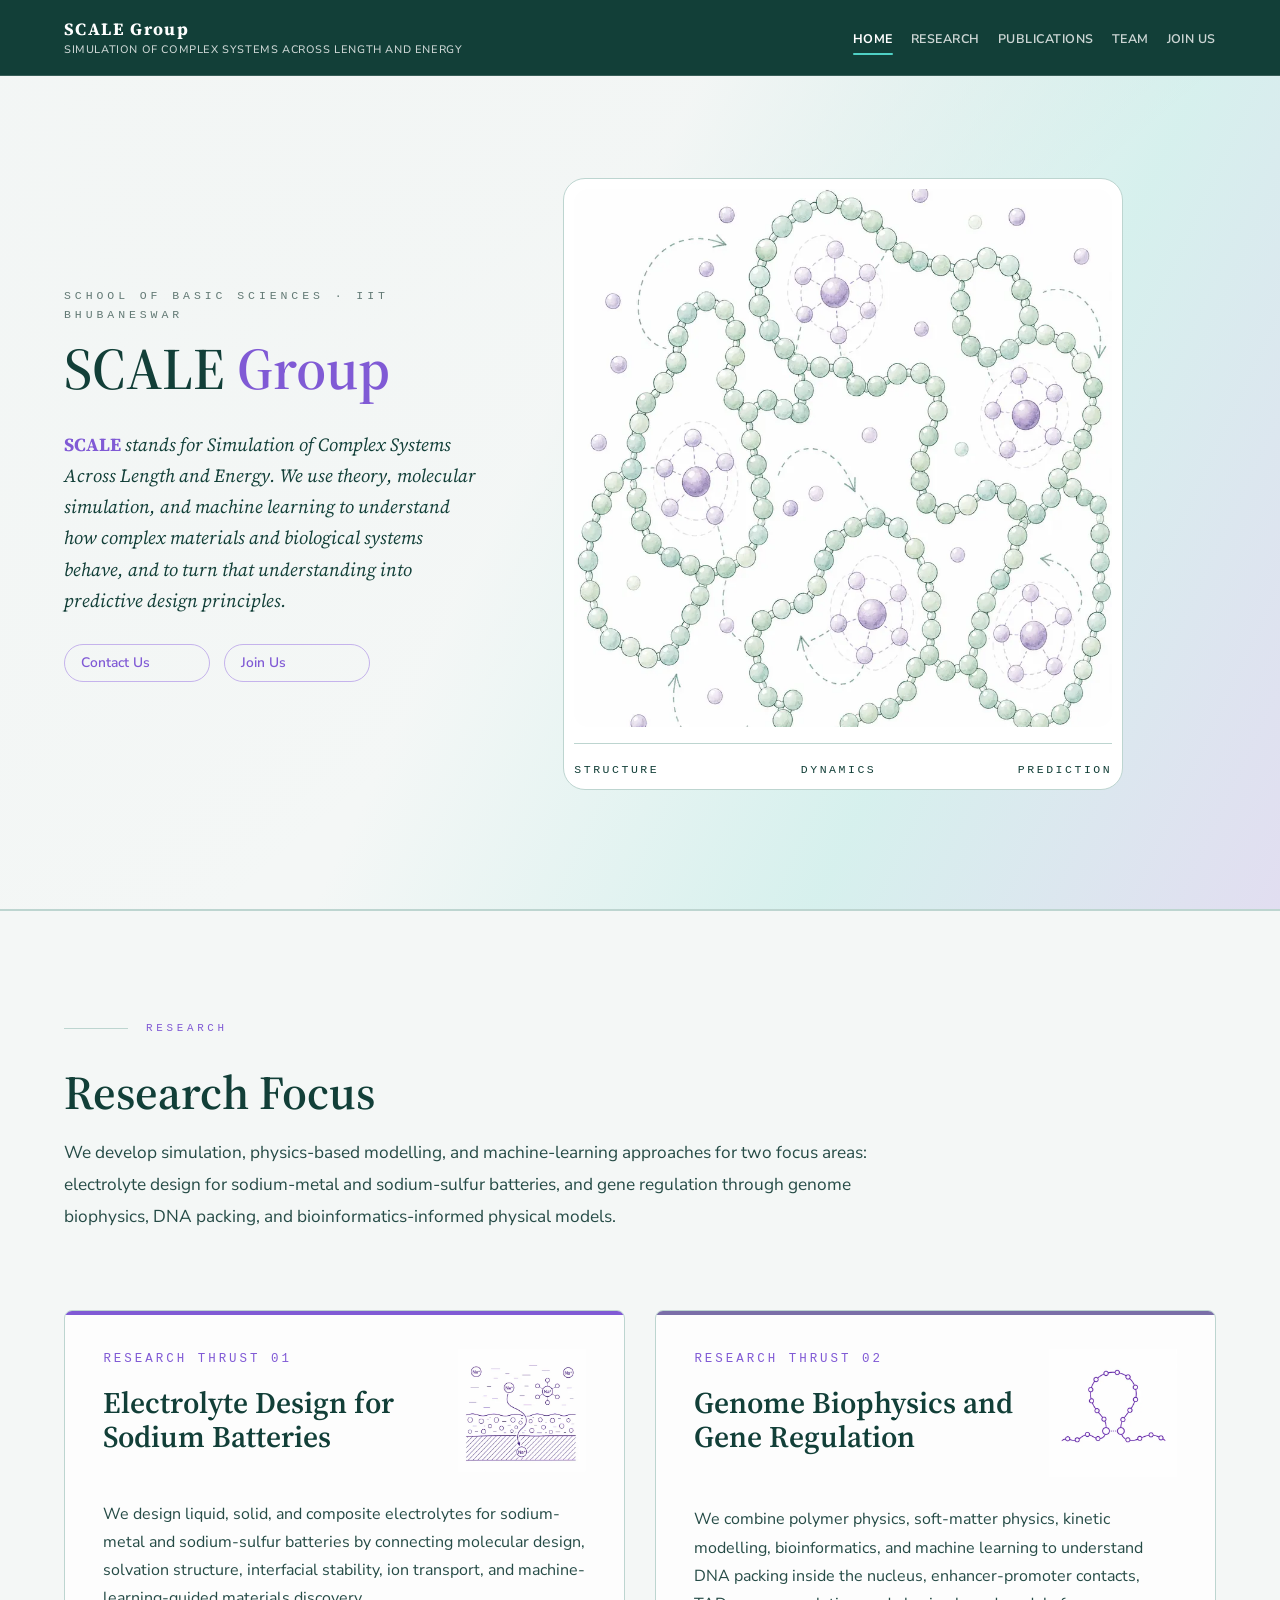
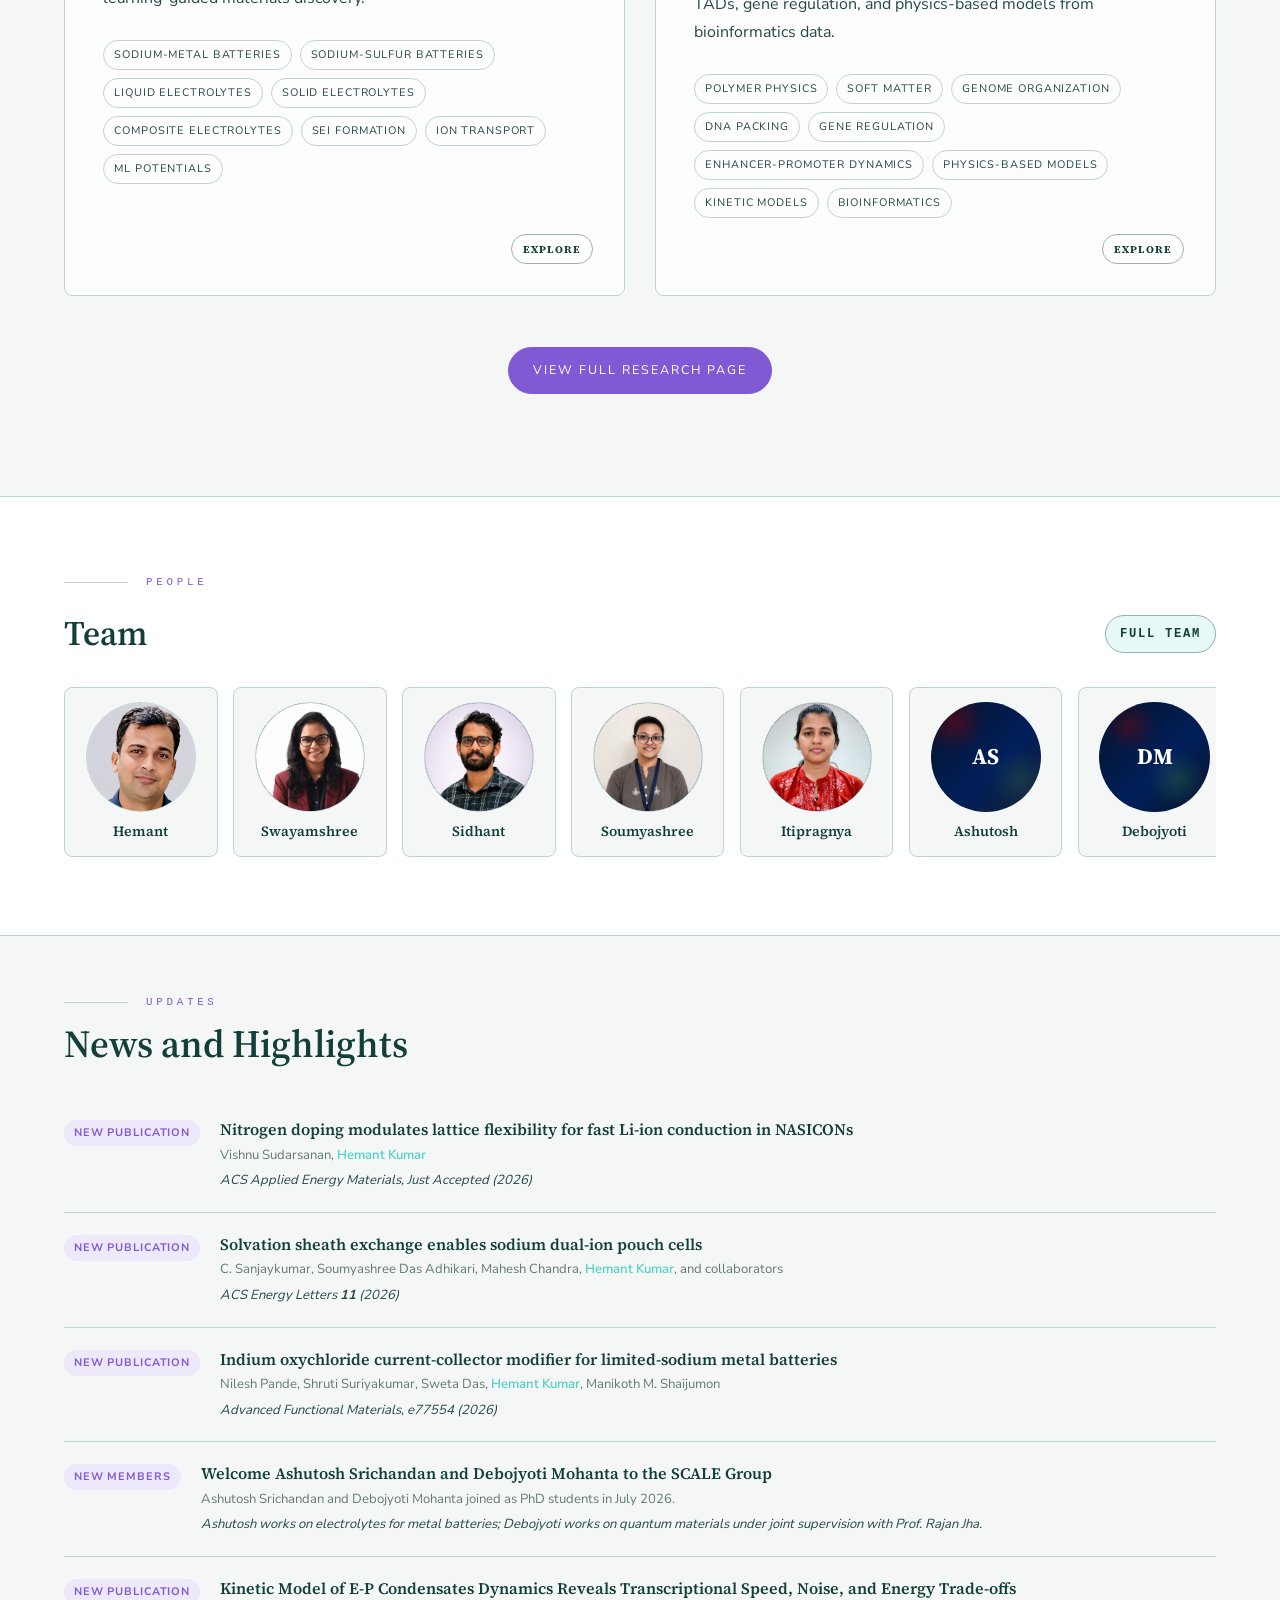
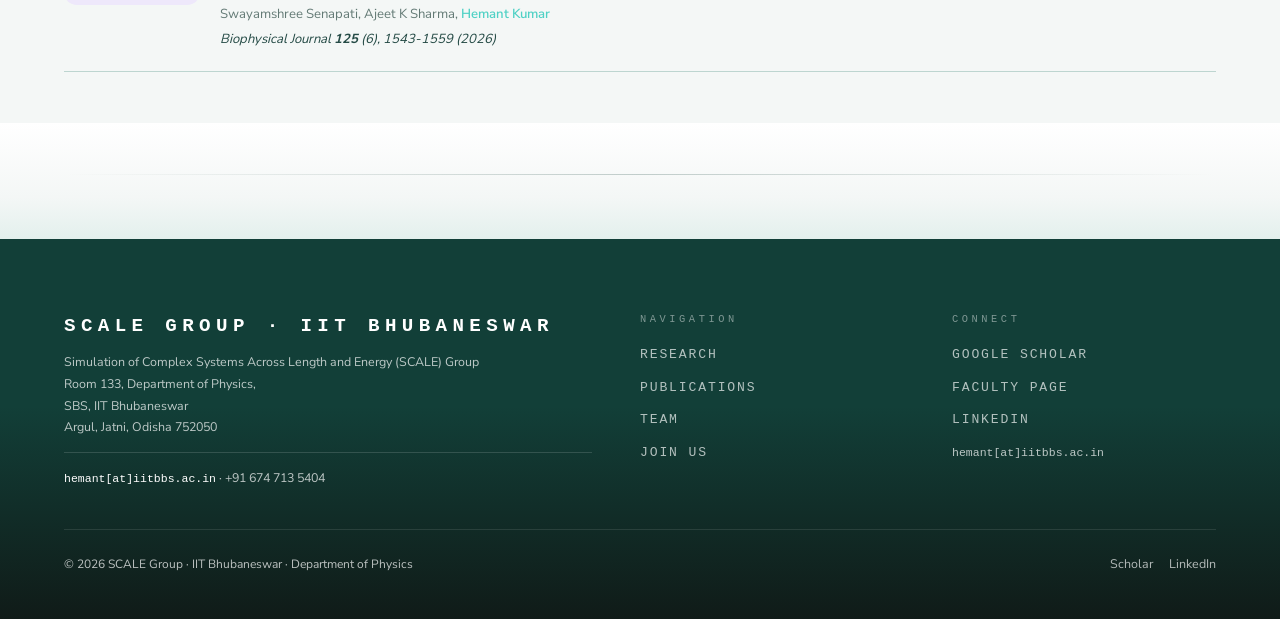
==== commit cee2e889: "Update homepage team strip and news" ====
--- a/index.html
+++ b/index.html
@@ -37,9 +37,9 @@
       "position": 1,
       "item": {
         "@type": "NewsArticle",
-        "headline": "Al-doped sodium iron hexacyanoferrate cathode for high-performance Na-ion batteries",
-        "datePublished": "2026-06-01",
-        "url": "https://scholar.google.com/scholar?q=Unveiling%20the%20Effect%20of%20Al-doping%20on%20the%20Sodium%20Iron%20Hexacyanoferrate%20Cathode%20for%20the%20Development%20of%20High-performance%20Na-ion%20battery",
+        "headline": "Nitrogen doping modulates lattice flexibility for fast Li-ion conduction in NASICONs",
+        "datePublished": "2026-08-11",
+        "url": "https://doi.org/10.1021/acsaem.6c01981",
         "author": {
           "@type": "Organization",
           "name": "SCALE Group, IIT Bhubaneswar"
@@ -55,9 +55,9 @@
       "position": 2,
       "item": {
         "@type": "NewsArticle",
-        "headline": "Inversely vulcanized polymers for lithium-sulfur battery applications",
-        "datePublished": "2026-06-01",
-        "url": "https://scholar.google.com/scholar?q=Accelerated%20Synthesis%20of%20Inversely%20Vulcanized%20Polymers%20with%20Oligoethylene%20Unit%20Bearing%20Comonomer%20for%20Lithium-Sulfur%20Battery%20Application",
+        "headline": "Solvation sheath exchange enables sodium dual-ion pouch cells",
+        "datePublished": "2026-08-10",
+        "url": "https://doi.org/10.1021/acsenergylett.5c03388",
         "author": {
           "@type": "Organization",
           "name": "SCALE Group, IIT Bhubaneswar"
@@ -71,83 +71,47 @@
     {
       "@type": "ListItem",
       "position": 3,
+      "item": {
+        "@type": "NewsArticle",
+        "headline": "Indium oxychloride current-collector modifier for limited-sodium metal batteries",
+        "datePublished": "2026-08-07",
+        "url": "https://doi.org/10.1002/adfm.77554",
+        "author": {
+          "@type": "Organization",
+          "name": "SCALE Group, IIT Bhubaneswar"
+        },
+        "publisher": {
+          "@type": "Organization",
+          "name": "SCALE Group, IIT Bhubaneswar"
+        }
+      }
+    },
+    {
+      "@type": "ListItem",
+      "position": 4,
+      "item": {
+        "@type": "NewsArticle",
+        "headline": "Welcome Ashutosh Srichandan and Debojyoti Mohanta to the SCALE Group",
+        "datePublished": "2026-07-01",
+        "url": "team.html",
+        "author": {
+          "@type": "Organization",
+          "name": "SCALE Group, IIT Bhubaneswar"
+        },
+        "publisher": {
+          "@type": "Organization",
+          "name": "SCALE Group, IIT Bhubaneswar"
+        }
+      }
+    },
+    {
+      "@type": "ListItem",
+      "position": 5,
       "item": {
         "@type": "NewsArticle",
         "headline": "Kinetic Model of E-P Condensates Dynamics Reveals Transcriptional Speed, Noise, and Energy Trade-offs",
         "datePublished": "2026-02-15",
         "url": "https://doi.org/10.1016/j.bpj.2026.02.015",
-        "author": {
-          "@type": "Organization",
-          "name": "SCALE Group, IIT Bhubaneswar"
-        },
-        "publisher": {
-          "@type": "Organization",
-          "name": "SCALE Group, IIT Bhubaneswar"
-        }
-      }
-    },
-    {
-      "@type": "ListItem",
-      "position": 4,
-      "item": {
-        "@type": "NewsArticle",
-        "headline": "Beyond Vehicular Transport: Fluorination-Induced Structural Diffusion in Ether Electrolytes",
-        "datePublished": "2025-08-01",
-        "url": "https://doi.org/10.1039/d5ta04224k",
-        "author": {
-          "@type": "Organization",
-          "name": "SCALE Group, IIT Bhubaneswar"
-        },
-        "publisher": {
-          "@type": "Organization",
-          "name": "SCALE Group, IIT Bhubaneswar"
-        }
-      }
-    },
-    {
-      "@type": "ListItem",
-      "position": 5,
-      "item": {
-        "@type": "NewsArticle",
-        "headline": "Enhancing MXene Electrochemistry through Spatial Control of O and F Termination Distributions",
-        "datePublished": "2025-07-15",
-        "url": "https://doi.org/10.1016/j.est.2025.118594",
-        "author": {
-          "@type": "Organization",
-          "name": "SCALE Group, IIT Bhubaneswar"
-        },
-        "publisher": {
-          "@type": "Organization",
-          "name": "SCALE Group, IIT Bhubaneswar"
-        }
-      }
-    },
-    {
-      "@type": "ListItem",
-      "position": 6,
-      "item": {
-        "@type": "NewsArticle",
-        "headline": "Bifunctional Current Collectors for Lean-Lithium Metal Batteries",
-        "datePublished": "2025-04-20",
-        "url": "https://doi.org/10.1002/adfm.202502473",
-        "author": {
-          "@type": "Organization",
-          "name": "SCALE Group, IIT Bhubaneswar"
-        },
-        "publisher": {
-          "@type": "Organization",
-          "name": "SCALE Group, IIT Bhubaneswar"
-        }
-      }
-    },
-    {
-      "@type": "ListItem",
-      "position": 7,
-      "item": {
-        "@type": "NewsArticle",
-        "headline": "Predicting Gene Expression Changes from Chromatin Structure Modification",
-        "datePublished": "2025-03-10",
-        "url": "https://doi.org/10.1038/s41540-025-00510-4",
         "author": {
           "@type": "Organization",
           "name": "SCALE Group, IIT Bhubaneswar"
@@ -447,19 +411,35 @@
       </div>
       <!-- NEWS_DATA_START -->
       <div class="featured-pub">
-        <span class="featured-pub-badge">Collaborative Publication</span>
+        <span class="featured-pub-badge">New Publication</span>
         <div class="featured-pub-body">
-          <div class="featured-pub-title"><a href="https://scholar.google.com/scholar?q=Unveiling%20the%20Effect%20of%20Al-doping%20on%20the%20Sodium%20Iron%20Hexacyanoferrate%20Cathode%20for%20the%20Development%20of%20High-performance%20Na-ion%20battery" target="_blank" rel="noopener">Al-doped sodium iron hexacyanoferrate cathode for high-performance Na-ion batteries</a></div>
-          <div class="featured-pub-authors">P. Mohana Sundaram, Soumyashree Das Adhikari, <span class="pi-highlight">Hemant Kumar</span>, Vipin Kumar, and collaborators</div>
-          <div class="featured-pub-journal"><em>Batteries &amp; Supercaps</em> (2026) · collaborative work with IIT Delhi</div>
+          <div class="featured-pub-title"><a href="https://doi.org/10.1021/acsaem.6c01981" target="_blank" rel="noopener">Nitrogen doping modulates lattice flexibility for fast Li-ion conduction in NASICONs</a></div>
+          <div class="featured-pub-authors">Vishnu Sudarsanan, <span class="pi-highlight">Hemant Kumar</span></div>
+          <div class="featured-pub-journal"><em>ACS Applied Energy Materials</em>, Just Accepted (2026)</div>
         </div>
       </div>
       <div class="featured-pub">
-        <span class="featured-pub-badge">Collaborative Publication</span>
+        <span class="featured-pub-badge">New Publication</span>
         <div class="featured-pub-body">
-          <div class="featured-pub-title"><a href="https://scholar.google.com/scholar?q=Accelerated%20Synthesis%20of%20Inversely%20Vulcanized%20Polymers%20with%20Oligoethylene%20Unit%20Bearing%20Comonomer%20for%20Lithium-Sulfur%20Battery%20Application" target="_blank" rel="noopener">Inversely vulcanized polymers for lithium-sulfur battery applications</a></div>
-          <div class="featured-pub-authors">Aby Alex, Soumyashree Das Adhikari, <span class="pi-highlight">Hemant Kumar</span>, Soumyadip Choudhury</div>
-          <div class="featured-pub-journal"><em>Catalysis Science &amp; Technology</em> (2026) · collaborative work with IIT Kharagpur</div>
+          <div class="featured-pub-title"><a href="https://doi.org/10.1021/acsenergylett.5c03388" target="_blank" rel="noopener">Solvation sheath exchange enables sodium dual-ion pouch cells</a></div>
+          <div class="featured-pub-authors">C. Sanjaykumar, Soumyashree Das Adhikari, Mahesh Chandra, <span class="pi-highlight">Hemant Kumar</span>, and collaborators</div>
+          <div class="featured-pub-journal"><em>ACS Energy Letters</em> <strong>11</strong> (2026)</div>
+        </div>
+      </div>
+      <div class="featured-pub">
+        <span class="featured-pub-badge">New Publication</span>
+        <div class="featured-pub-body">
+          <div class="featured-pub-title"><a href="https://doi.org/10.1002/adfm.77554" target="_blank" rel="noopener">Indium oxychloride current-collector modifier for limited-sodium metal batteries</a></div>
+          <div class="featured-pub-authors">Nilesh Pande, Shruti Suriyakumar, Sweta Das, <span class="pi-highlight">Hemant Kumar</span>, Manikoth M. Shaijumon</div>
+          <div class="featured-pub-journal"><em>Advanced Functional Materials</em>, e77554 (2026)</div>
+        </div>
+      </div>
+      <div class="featured-pub">
+        <span class="featured-pub-badge">New Members</span>
+        <div class="featured-pub-body">
+          <div class="featured-pub-title"><a href="team.html">Welcome Ashutosh Srichandan and Debojyoti Mohanta to the SCALE Group</a></div>
+          <div class="featured-pub-authors">Ashutosh Srichandan and Debojyoti Mohanta joined as PhD students in July 2026.</div>
+          <div class="featured-pub-journal">Ashutosh works on electrolytes for metal batteries; Debojyoti works on quantum materials under joint supervision with Prof. Rajan Jha.</div>
         </div>
       </div>
       <div class="featured-pub">
@@ -468,38 +448,6 @@
           <div class="featured-pub-title"><a href="https://doi.org/10.1016/j.bpj.2026.02.015" target="_blank" rel="noopener">Kinetic Model of E-P Condensates Dynamics Reveals Transcriptional Speed, Noise, and Energy Trade-offs</a></div>
           <div class="featured-pub-authors">Swayamshree Senapati, Ajeet K Sharma, <span class="pi-highlight">Hemant Kumar</span></div>
           <div class="featured-pub-journal"><em>Biophysical Journal</em> <strong>125</strong> (6), 1543-1559 (2026)</div>
-        </div>
-      </div>
-      <div class="featured-pub">
-        <span class="featured-pub-badge">New Publication</span>
-        <div class="featured-pub-body">
-          <div class="featured-pub-title"><a href="https://doi.org/10.1039/d5ta04224k" target="_blank" rel="noopener">Beyond Vehicular Transport: Fluorination-Induced Structural Diffusion in Ether Electrolytes</a></div>
-          <div class="featured-pub-authors">Sidhant Kumar Barik, <span class="pi-highlight">Hemant Kumar</span></div>
-          <div class="featured-pub-journal"><em>Journal of Materials Chemistry A</em> <strong>13</strong>, 30224-30234 (2025)</div>
-        </div>
-      </div>
-      <div class="featured-pub">
-        <span class="featured-pub-badge">New Publication</span>
-        <div class="featured-pub-body">
-          <div class="featured-pub-title"><a href="https://doi.org/10.1016/j.est.2025.118594" target="_blank" rel="noopener">Enhancing MXene Electrochemistry through Spatial Control of O and F Termination Distributions</a></div>
-          <div class="featured-pub-authors">Saheb Bera, Sidhant Kumar Barik, <span class="pi-highlight">Hemant Kumar</span></div>
-          <div class="featured-pub-journal"><em>Journal of Energy Storage</em> <strong>139</strong>, 118594 (2025)</div>
-        </div>
-      </div>
-      <div class="featured-pub">
-        <span class="featured-pub-badge">New Publication</span>
-        <div class="featured-pub-body">
-          <div class="featured-pub-title"><a href="https://doi.org/10.1002/adfm.202502473" target="_blank" rel="noopener">Bifunctional Current Collectors for Lean-Lithium Metal Batteries</a></div>
-          <div class="featured-pub-authors">R. Rajsekharan, R. Nadarajan, Sweta Das, <span class="pi-highlight">Hemant Kumar</span>, Manikoth M. Shaijumon</div>
-          <div class="featured-pub-journal"><em>Advanced Functional Materials</em>, 2502473 (2025)</div>
-        </div>
-      </div>
-      <div class="featured-pub">
-        <span class="featured-pub-badge">New Publication</span>
-        <div class="featured-pub-body">
-          <div class="featured-pub-title"><a href="https://doi.org/10.1038/s41540-025-00510-4" target="_blank" rel="noopener">Predicting Gene Expression Changes from Chromatin Structure Modification</a></div>
-          <div class="featured-pub-authors">Swayamshree Senapati, Innayat Irshad, Ajeet K Sharma, <span class="pi-highlight">Hemant Kumar</span></div>
-          <div class="featured-pub-journal"><em>npj Systems Biology and Applications</em> <strong>11</strong>, 34 (2025)</div>
         </div>
       </div>
       <!-- NEWS_DATA_END -->
--- a/scale.css
+++ b/scale.css
@@ -1591,19 +1591,25 @@
   border-color: var(--navy);
 }
 .home-team-grid {
-  display: grid;
-  grid-template-columns: repeat(6, minmax(0, 1fr));
+  display: flex;
   gap: clamp(10px, 1.2vw, 16px);
+  overflow-x: auto;
+  overscroll-behavior-x: contain;
+  padding-bottom: 8px;
+  scroll-snap-type: x proximity;
+  -webkit-overflow-scrolling: touch;
 }
 .home-team-card {
   display: grid;
+  flex: 0 0 clamp(126px, 12vw, 158px);
   justify-items: center;
   gap: 12px;
-  min-width: 0;
+  min-width: 126px;
   padding: clamp(10px, 1.1vw, 14px) 6px clamp(12px, 1.3vw, 16px);
   background: var(--paper);
   border: 1px solid var(--border);
   border-radius: 8px;
+  scroll-snap-align: start;
   text-align: center;
 }
 .home-team-card:hover {
@@ -1641,16 +1647,16 @@
 
 @media (max-width: 980px) {
   .home-team-grid {
-    grid-template-columns: repeat(3, minmax(0, 1fr));
+    gap: 12px;
  }
 }
 
 @media (max-width: 680px) {
   .home-team-grid {
-    grid-template-columns: repeat(2, minmax(0, 1fr));
+    gap: 10px;
  }
   .home-team-card {
-    grid-column: auto;
+    flex-basis: 126px;
  }
 }
 
@@ -1660,10 +1666,10 @@
     flex-direction: column;
  }
   .home-team-grid {
-    grid-template-columns: 1fr;
+    margin-right: calc(var(--page-pad) * -1);
  }
   .home-team-card {
-    grid-column: auto;
+    flex-basis: 122px;
  }
 }
 
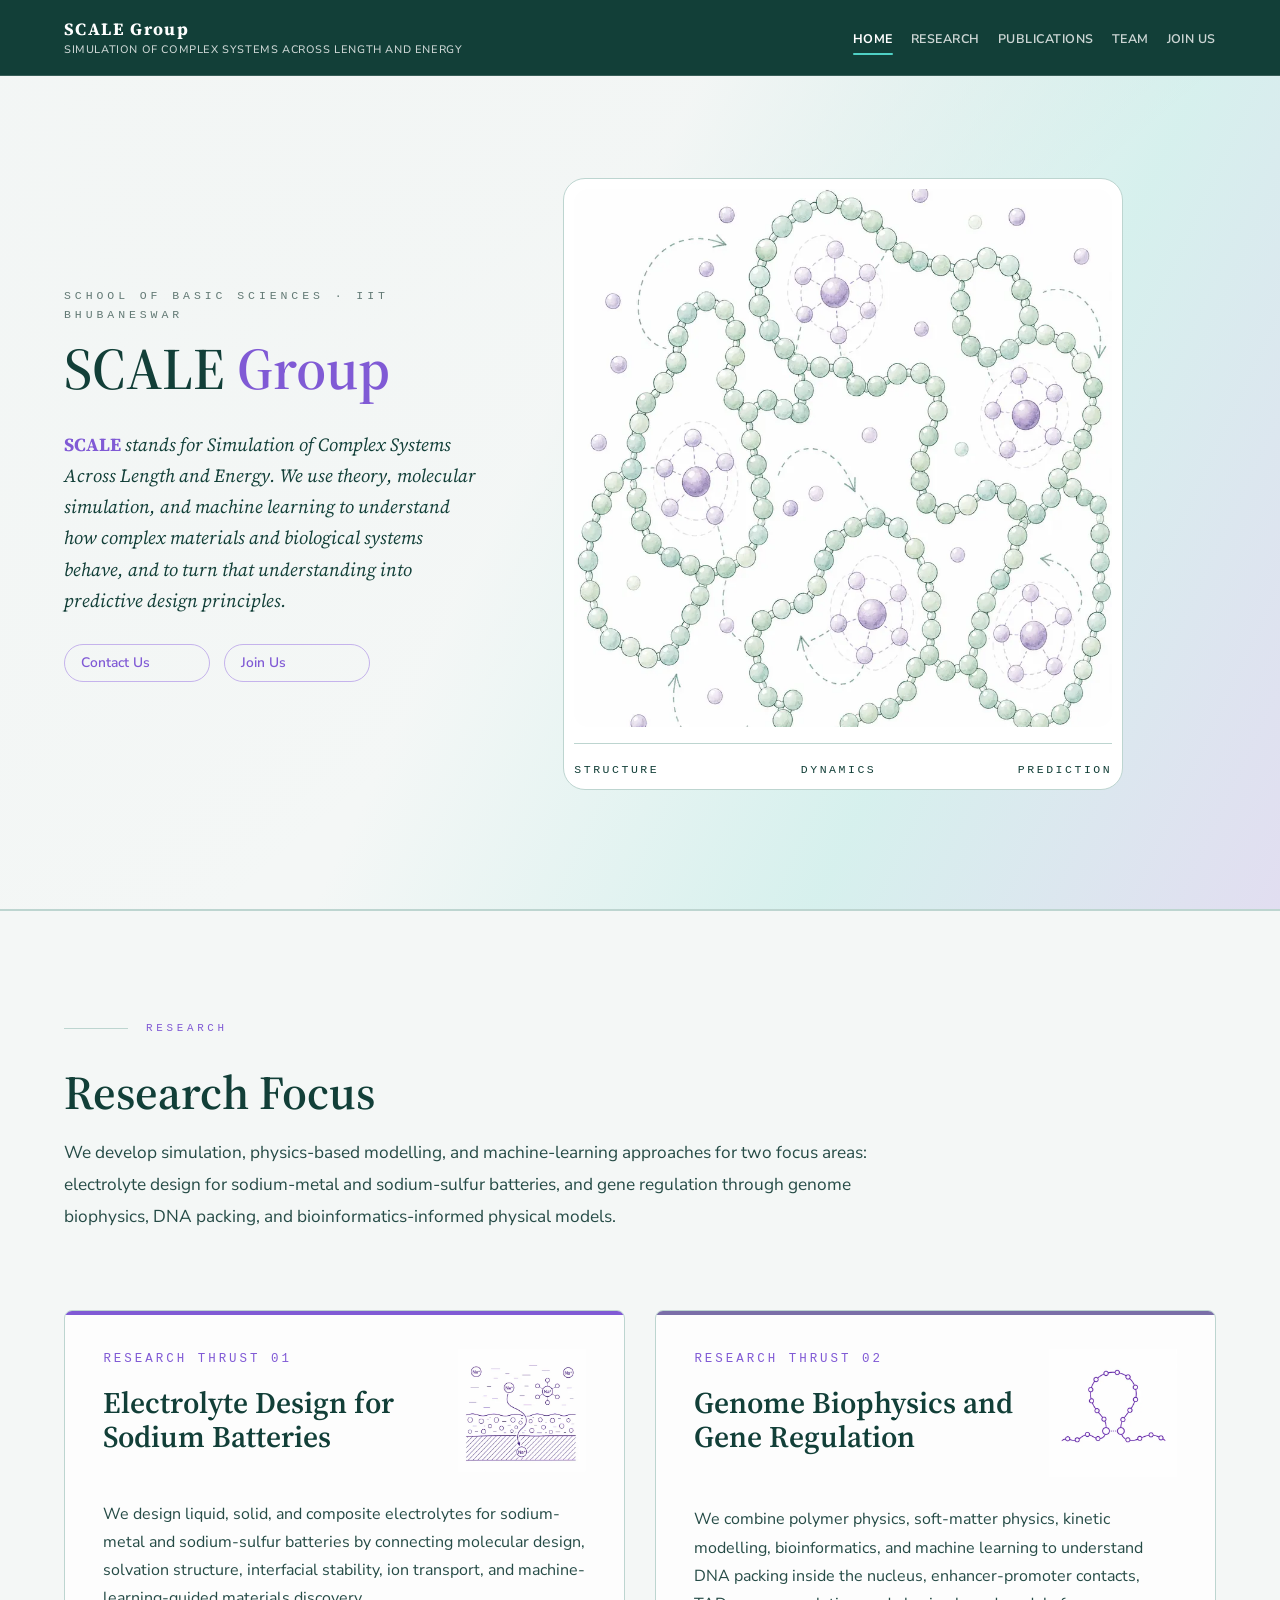
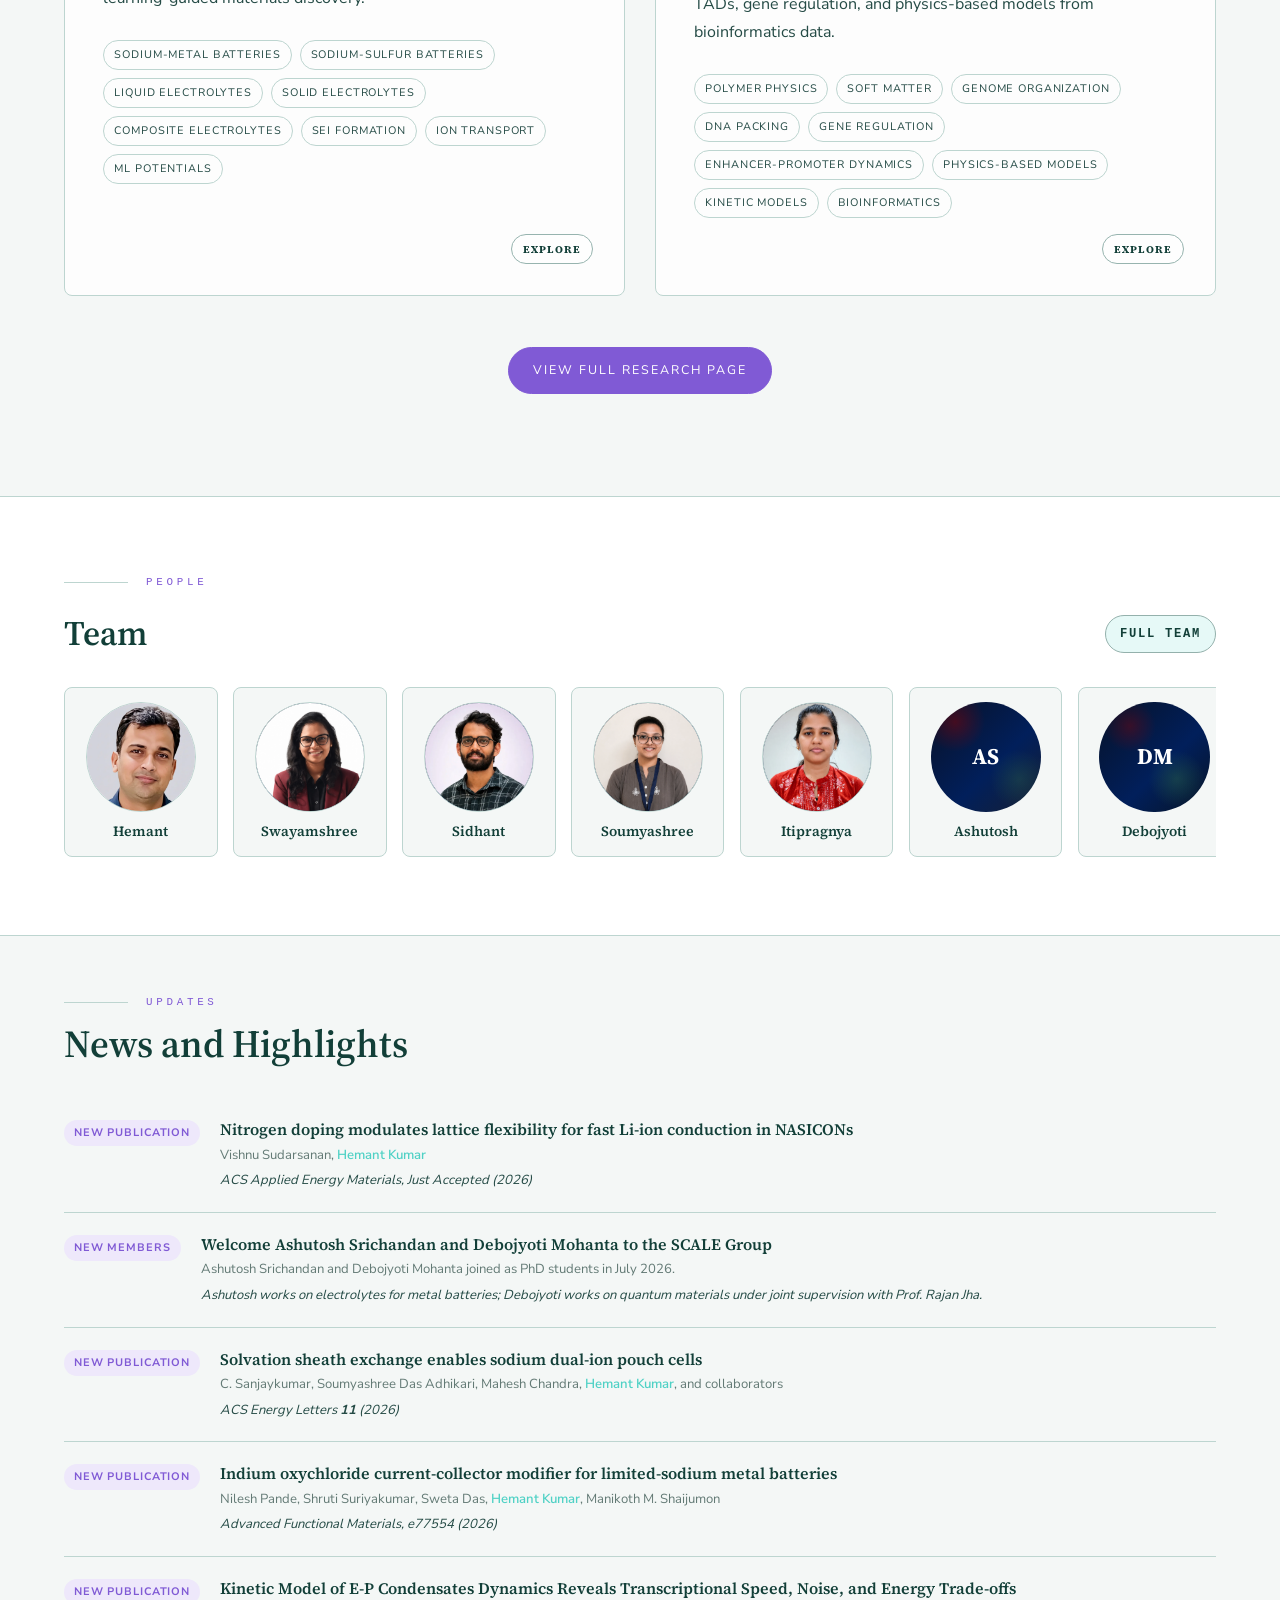
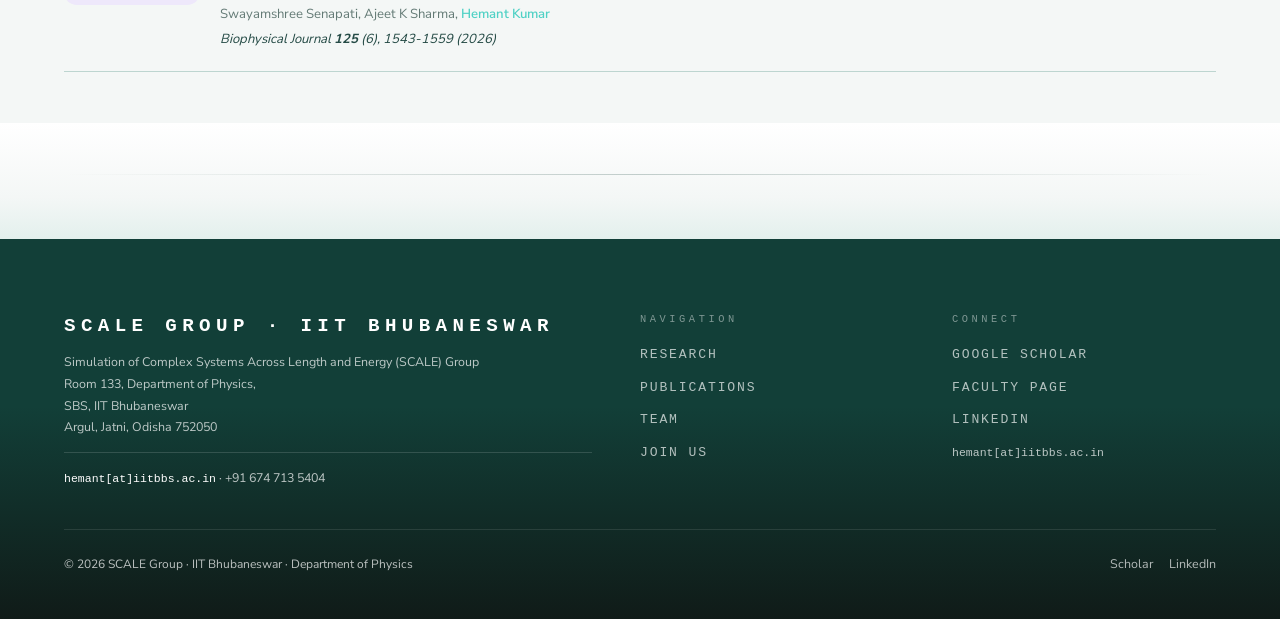
==== commit 069b551d: "Move welcome news item up" ====
--- a/index.html
+++ b/index.html
@@ -55,9 +55,9 @@
       "position": 2,
       "item": {
         "@type": "NewsArticle",
-        "headline": "Solvation sheath exchange enables sodium dual-ion pouch cells",
+        "headline": "Welcome Ashutosh Srichandan and Debojyoti Mohanta to the SCALE Group",
         "datePublished": "2026-08-10",
-        "url": "https://doi.org/10.1021/acsenergylett.5c03388",
+        "url": "team.html",
         "author": {
           "@type": "Organization",
           "name": "SCALE Group, IIT Bhubaneswar"
@@ -71,29 +71,29 @@
     {
       "@type": "ListItem",
       "position": 3,
+      "item": {
+        "@type": "NewsArticle",
+        "headline": "Solvation sheath exchange enables sodium dual-ion pouch cells",
+        "datePublished": "2026-08-09",
+        "url": "https://doi.org/10.1021/acsenergylett.5c03388",
+        "author": {
+          "@type": "Organization",
+          "name": "SCALE Group, IIT Bhubaneswar"
+        },
+        "publisher": {
+          "@type": "Organization",
+          "name": "SCALE Group, IIT Bhubaneswar"
+        }
+      }
+    },
+    {
+      "@type": "ListItem",
+      "position": 4,
       "item": {
         "@type": "NewsArticle",
         "headline": "Indium oxychloride current-collector modifier for limited-sodium metal batteries",
         "datePublished": "2026-08-07",
         "url": "https://doi.org/10.1002/adfm.77554",
-        "author": {
-          "@type": "Organization",
-          "name": "SCALE Group, IIT Bhubaneswar"
-        },
-        "publisher": {
-          "@type": "Organization",
-          "name": "SCALE Group, IIT Bhubaneswar"
-        }
-      }
-    },
-    {
-      "@type": "ListItem",
-      "position": 4,
-      "item": {
-        "@type": "NewsArticle",
-        "headline": "Welcome Ashutosh Srichandan and Debojyoti Mohanta to the SCALE Group",
-        "datePublished": "2026-07-01",
-        "url": "team.html",
         "author": {
           "@type": "Organization",
           "name": "SCALE Group, IIT Bhubaneswar"
@@ -419,6 +419,14 @@
         </div>
       </div>
       <div class="featured-pub">
+        <span class="featured-pub-badge">New Members</span>
+        <div class="featured-pub-body">
+          <div class="featured-pub-title"><a href="team.html">Welcome Ashutosh Srichandan and Debojyoti Mohanta to the SCALE Group</a></div>
+          <div class="featured-pub-authors">Ashutosh Srichandan and Debojyoti Mohanta joined as PhD students in July 2026.</div>
+          <div class="featured-pub-journal">Ashutosh works on electrolytes for metal batteries; Debojyoti works on quantum materials under joint supervision with Prof. Rajan Jha.</div>
+        </div>
+      </div>
+      <div class="featured-pub">
         <span class="featured-pub-badge">New Publication</span>
         <div class="featured-pub-body">
           <div class="featured-pub-title"><a href="https://doi.org/10.1021/acsenergylett.5c03388" target="_blank" rel="noopener">Solvation sheath exchange enables sodium dual-ion pouch cells</a></div>
@@ -432,14 +440,6 @@
           <div class="featured-pub-title"><a href="https://doi.org/10.1002/adfm.77554" target="_blank" rel="noopener">Indium oxychloride current-collector modifier for limited-sodium metal batteries</a></div>
           <div class="featured-pub-authors">Nilesh Pande, Shruti Suriyakumar, Sweta Das, <span class="pi-highlight">Hemant Kumar</span>, Manikoth M. Shaijumon</div>
           <div class="featured-pub-journal"><em>Advanced Functional Materials</em>, e77554 (2026)</div>
-        </div>
-      </div>
-      <div class="featured-pub">
-        <span class="featured-pub-badge">New Members</span>
-        <div class="featured-pub-body">
-          <div class="featured-pub-title"><a href="team.html">Welcome Ashutosh Srichandan and Debojyoti Mohanta to the SCALE Group</a></div>
-          <div class="featured-pub-authors">Ashutosh Srichandan and Debojyoti Mohanta joined as PhD students in July 2026.</div>
-          <div class="featured-pub-journal">Ashutosh works on electrolytes for metal batteries; Debojyoti works on quantum materials under joint supervision with Prof. Rajan Jha.</div>
         </div>
       </div>
       <div class="featured-pub">
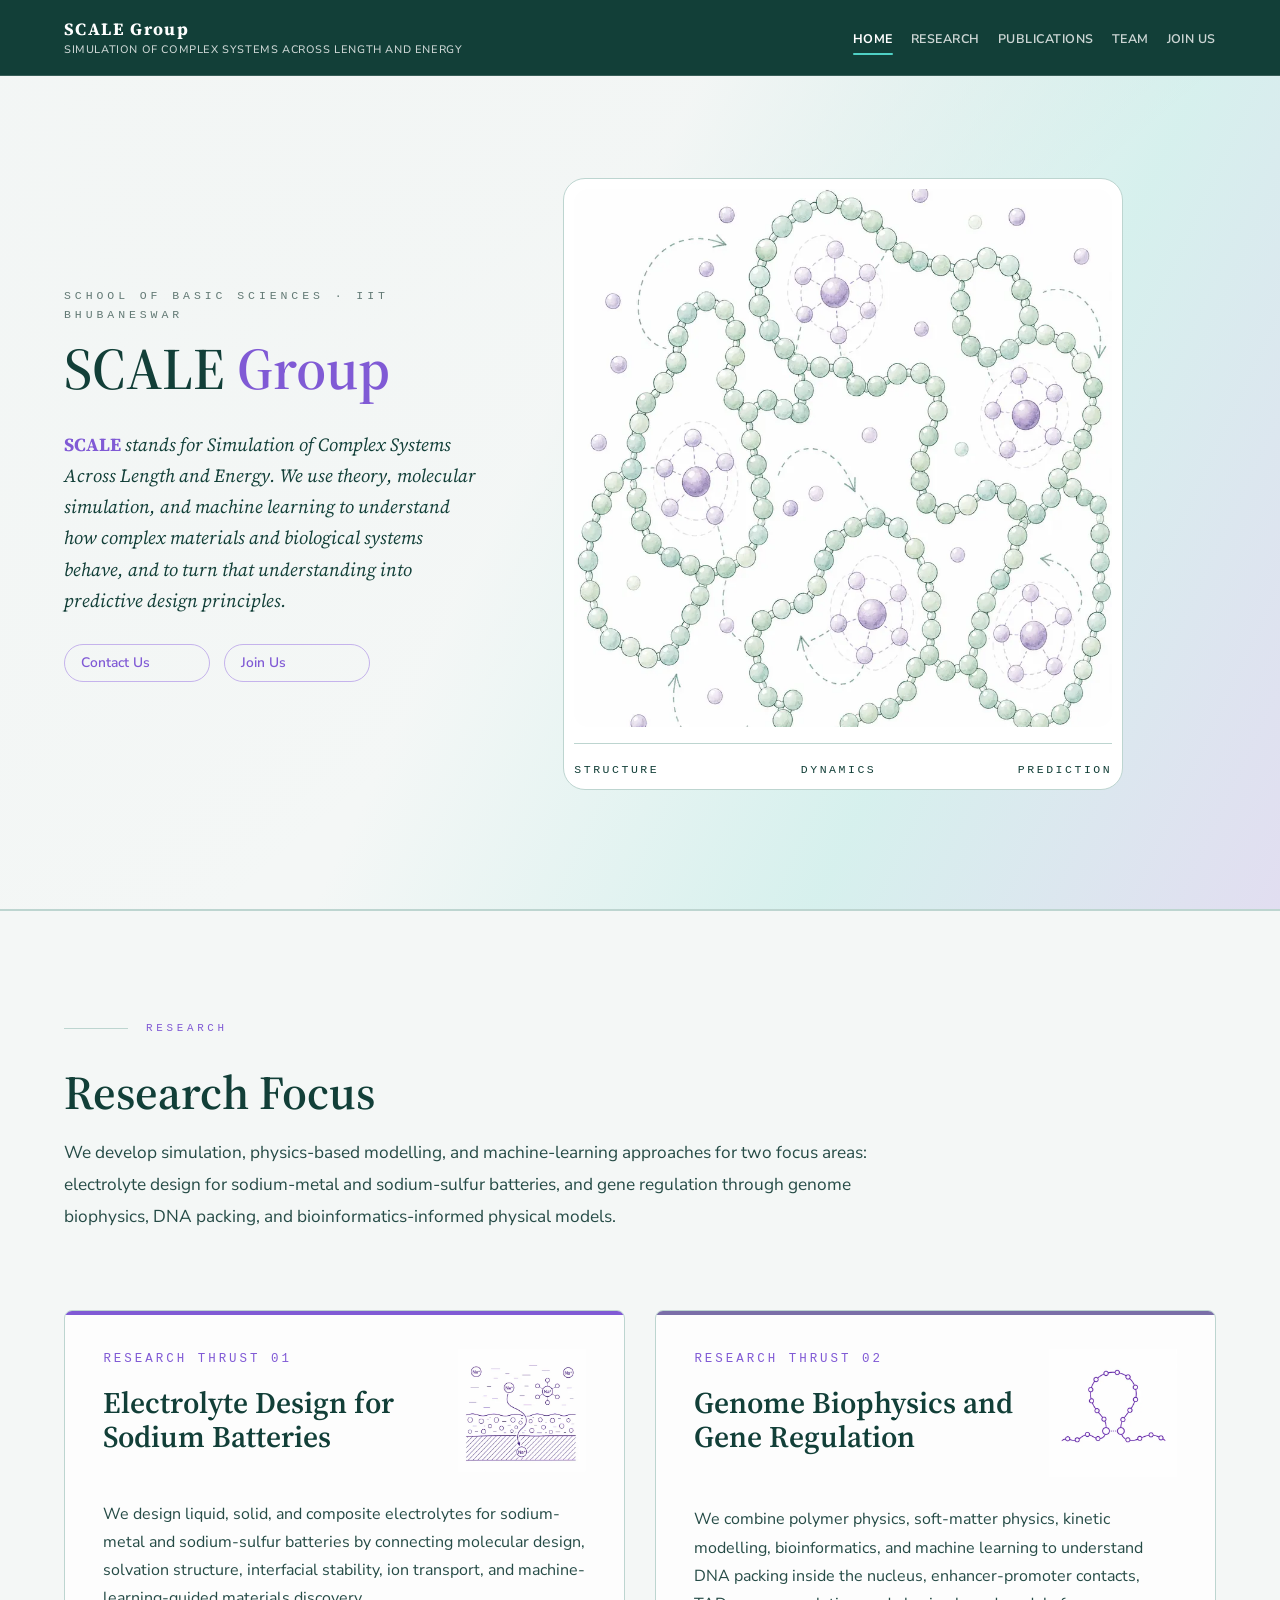
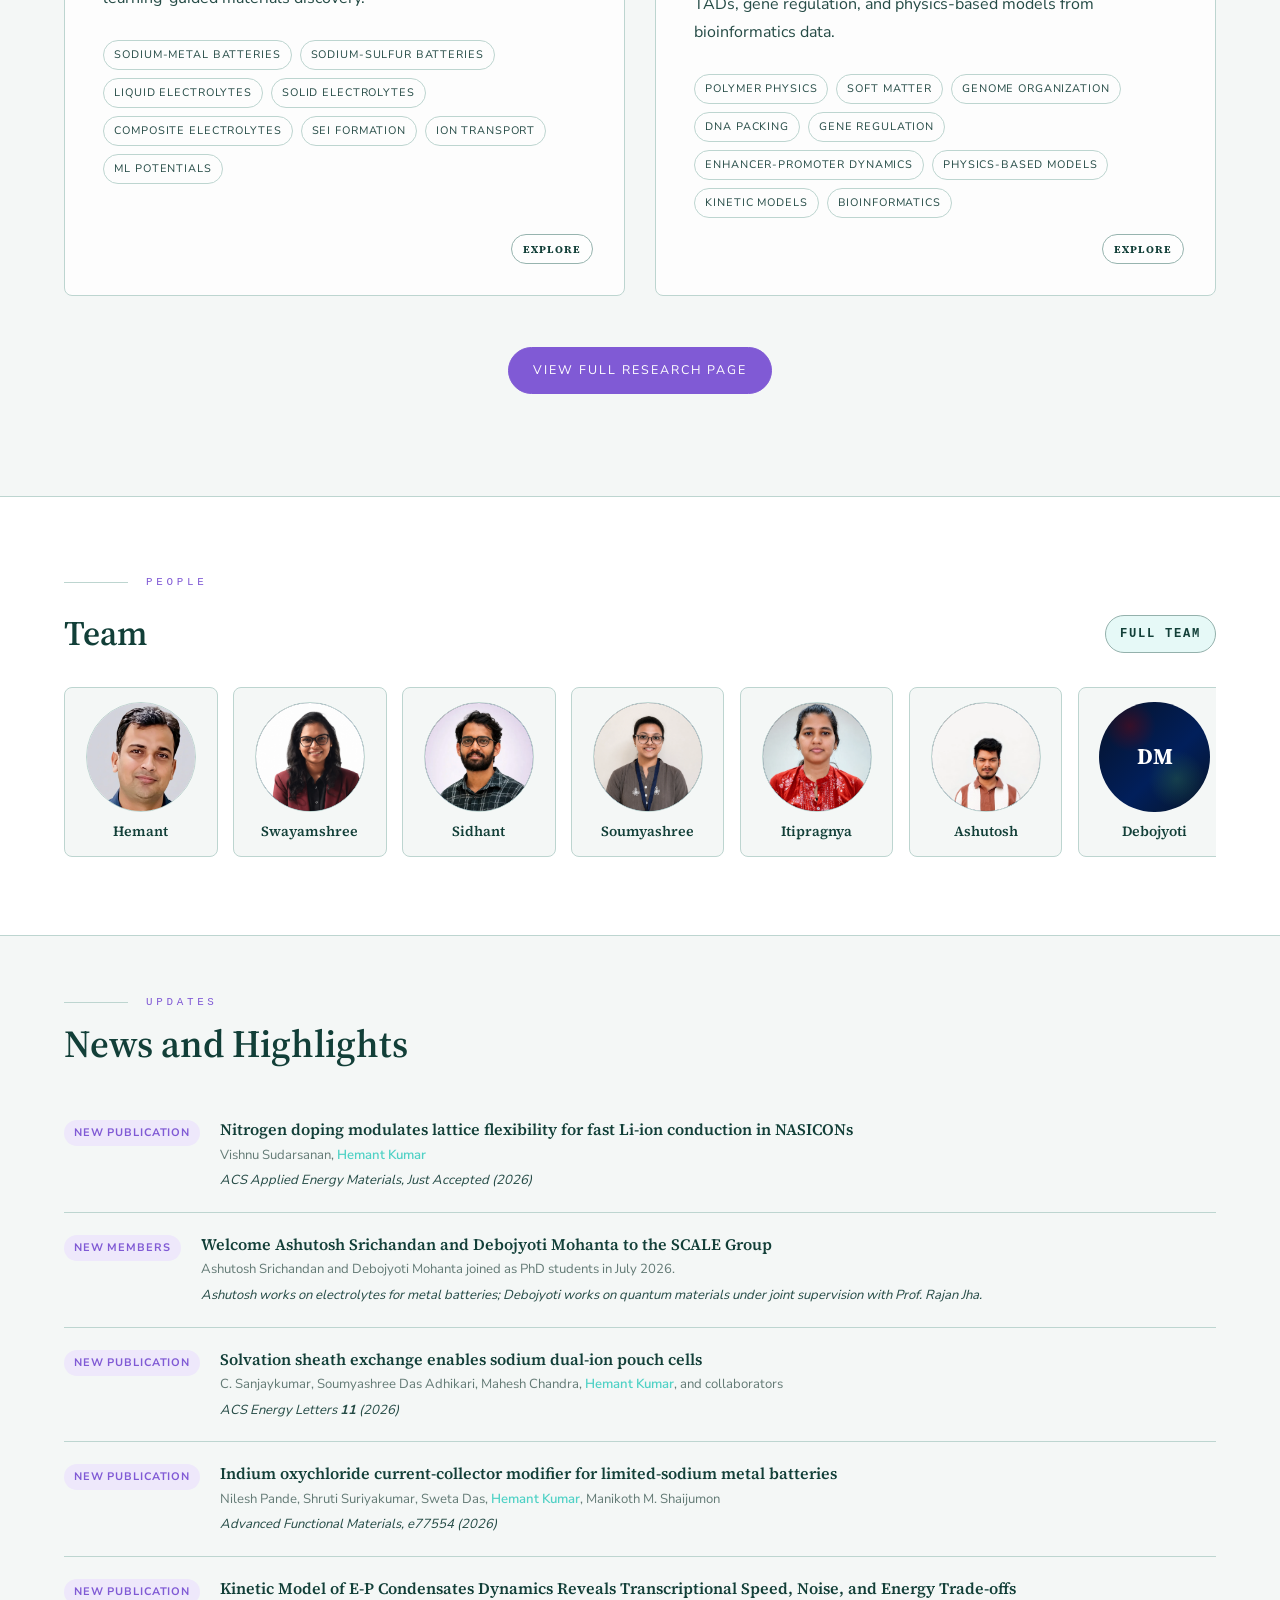
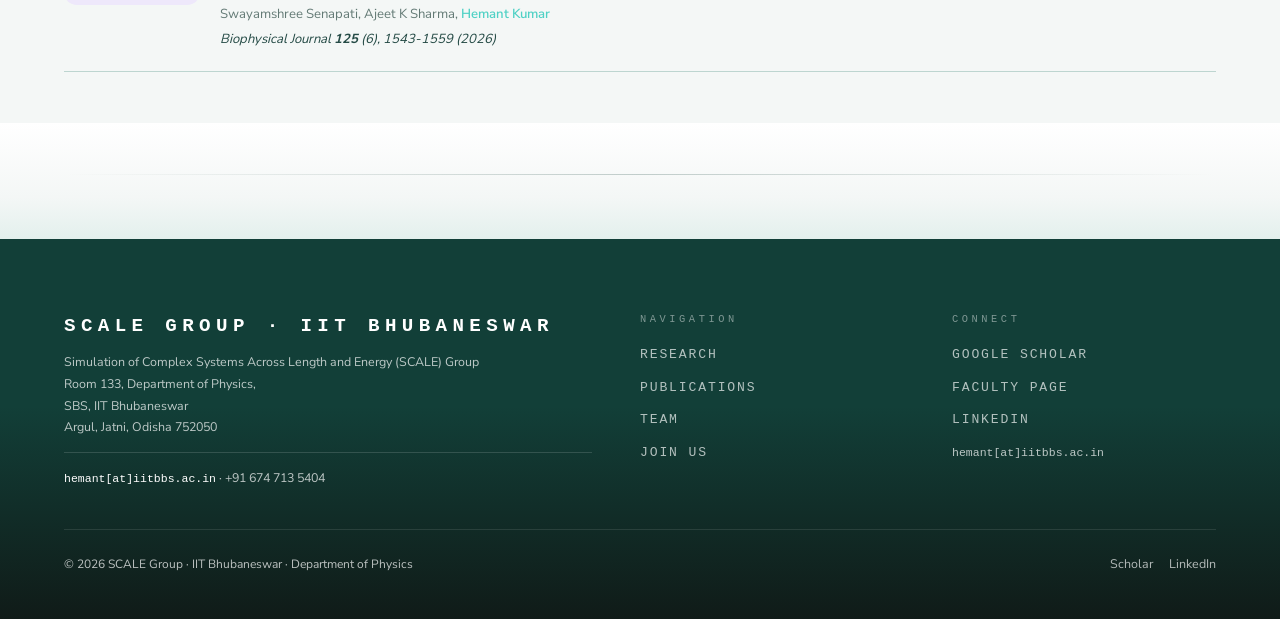
==== commit 7b96d57f: "Add Ashutosh profile photo" ====
--- a/index.html
+++ b/index.html
@@ -383,7 +383,7 @@
           <span class="home-team-name">Itipragnya</span>
         </a>
         <a class="home-team-card" href="team.html#ashutosh-srichandan">
-          <span class="home-team-portrait member-photo-battery">AS</span>
+          <span class="home-team-portrait home-team-photo member-photo-battery"><img src="assets/images/ashutosh.webp" alt="Ashutosh Srichandan" width="1092" height="1438" loading="lazy" decoding="async"></span>
           <span class="home-team-name">Ashutosh</span>
         </a>
         <a class="home-team-card" href="team.html#debojyoti-mohanta">
@@ -391,11 +391,11 @@
           <span class="home-team-name">Debojyoti</span>
         </a>
         <a class="home-team-card" href="team.html#aritri-sarkar">
-          <span class="home-team-portrait member-photo-battery">AS</span>
+          <span class="home-team-portrait home-team-photo member-photo-battery"><img src="assets/images/scale_ari.jpg" alt="Aritri Sarkar" width="896" height="1108" loading="lazy" decoding="async"></span>
           <span class="home-team-name">Aritri</span>
         </a>
         <a class="home-team-card" href="team.html#shobhna">
-          <span class="home-team-portrait member-photo-battery">S</span>
+          <span class="home-team-portrait home-team-photo member-photo-battery"><img src="assets/images/shobhna.jpg" alt="Shobhna" width="1019" height="1120" loading="lazy" decoding="async"></span>
           <span class="home-team-name">Shobhna</span>
         </a>
       </div>
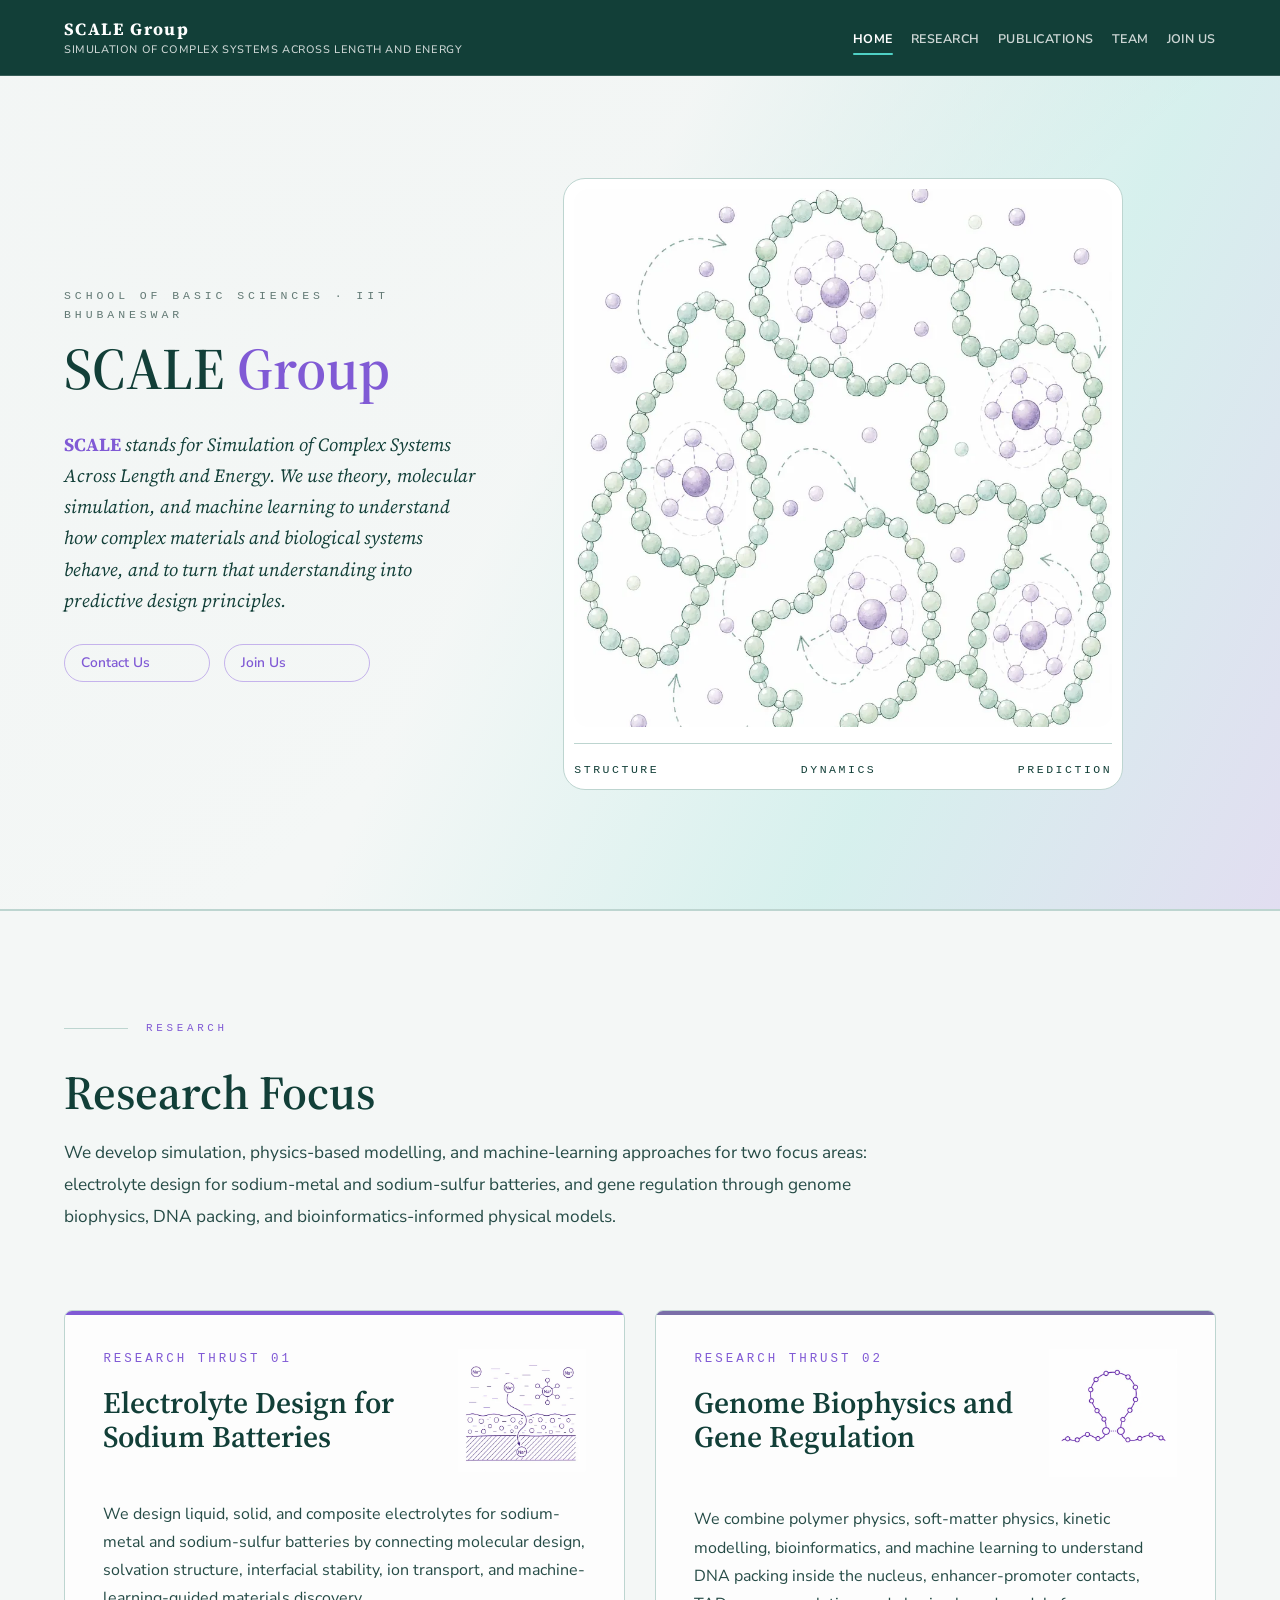
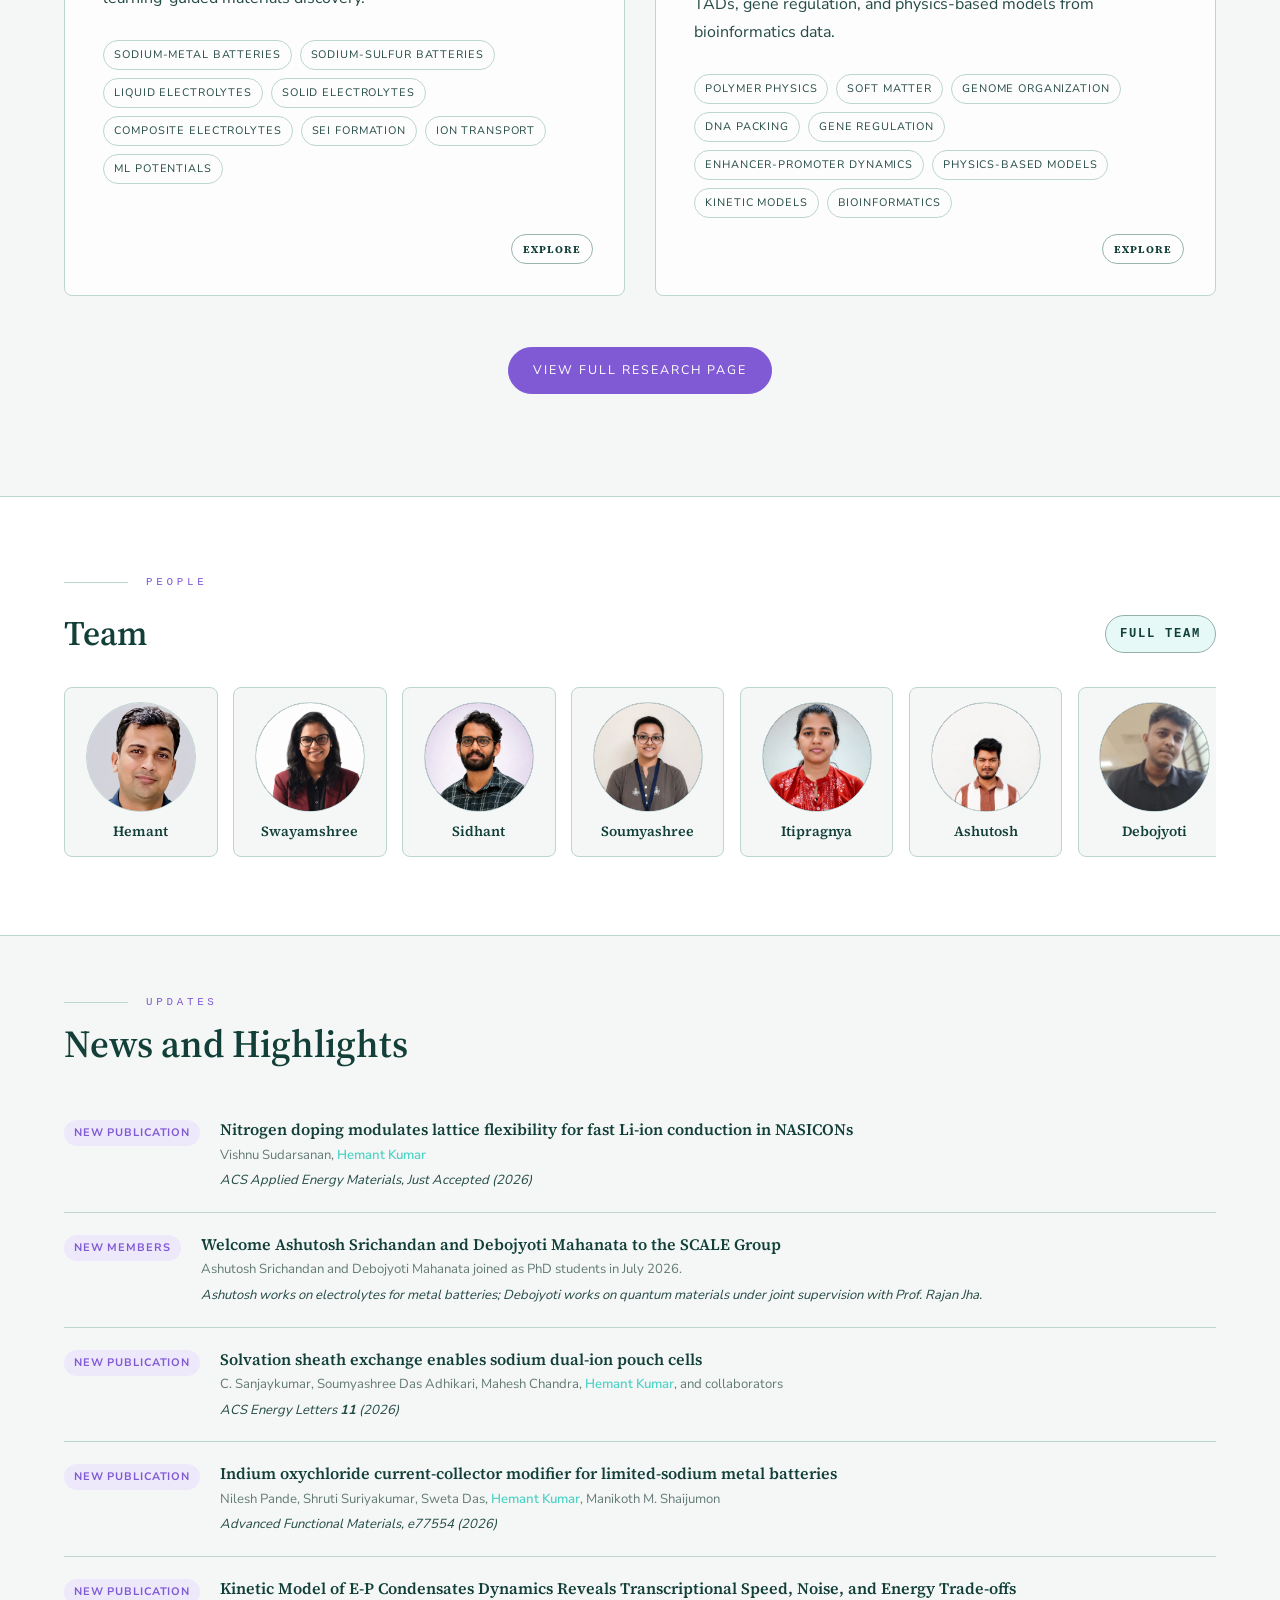
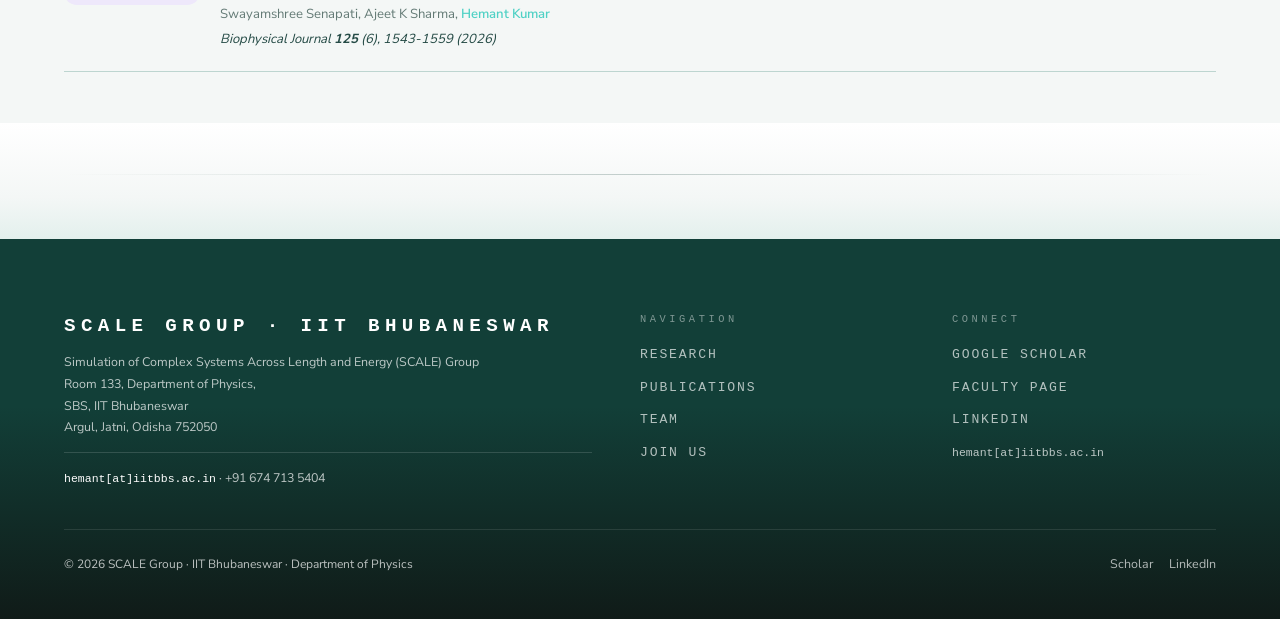
==== commit 6dfa4a60: "Add Debojyoti profile photo" ====
--- a/index.html
+++ b/index.html
@@ -55,7 +55,7 @@
       "position": 2,
       "item": {
         "@type": "NewsArticle",
-        "headline": "Welcome Ashutosh Srichandan and Debojyoti Mohanta to the SCALE Group",
+        "headline": "Welcome Ashutosh Srichandan and Debojyoti Mahanata to the SCALE Group",
         "datePublished": "2026-08-10",
         "url": "team.html",
         "author": {
@@ -386,8 +386,8 @@
           <span class="home-team-portrait home-team-photo member-photo-battery"><img src="assets/images/ashutosh.webp" alt="Ashutosh Srichandan" width="1092" height="1438" loading="lazy" decoding="async"></span>
           <span class="home-team-name">Ashutosh</span>
         </a>
-        <a class="home-team-card" href="team.html#debojyoti-mohanta">
-          <span class="home-team-portrait member-photo-genome">DM</span>
+        <a class="home-team-card" href="team.html#debojyoti-mahanata">
+          <span class="home-team-portrait home-team-photo member-photo-genome"><img src="assets/images/debojyoti.webp" alt="Debojyoti Mahanata" width="1296" height="972" loading="lazy" decoding="async"></span>
           <span class="home-team-name">Debojyoti</span>
         </a>
         <a class="home-team-card" href="team.html#aritri-sarkar">
@@ -421,8 +421,8 @@
       <div class="featured-pub">
         <span class="featured-pub-badge">New Members</span>
         <div class="featured-pub-body">
-          <div class="featured-pub-title"><a href="team.html">Welcome Ashutosh Srichandan and Debojyoti Mohanta to the SCALE Group</a></div>
-          <div class="featured-pub-authors">Ashutosh Srichandan and Debojyoti Mohanta joined as PhD students in July 2026.</div>
+          <div class="featured-pub-title"><a href="team.html">Welcome Ashutosh Srichandan and Debojyoti Mahanata to the SCALE Group</a></div>
+          <div class="featured-pub-authors">Ashutosh Srichandan and Debojyoti Mahanata joined as PhD students in July 2026.</div>
           <div class="featured-pub-journal">Ashutosh works on electrolytes for metal batteries; Debojyoti works on quantum materials under joint supervision with Prof. Rajan Jha.</div>
         </div>
       </div>
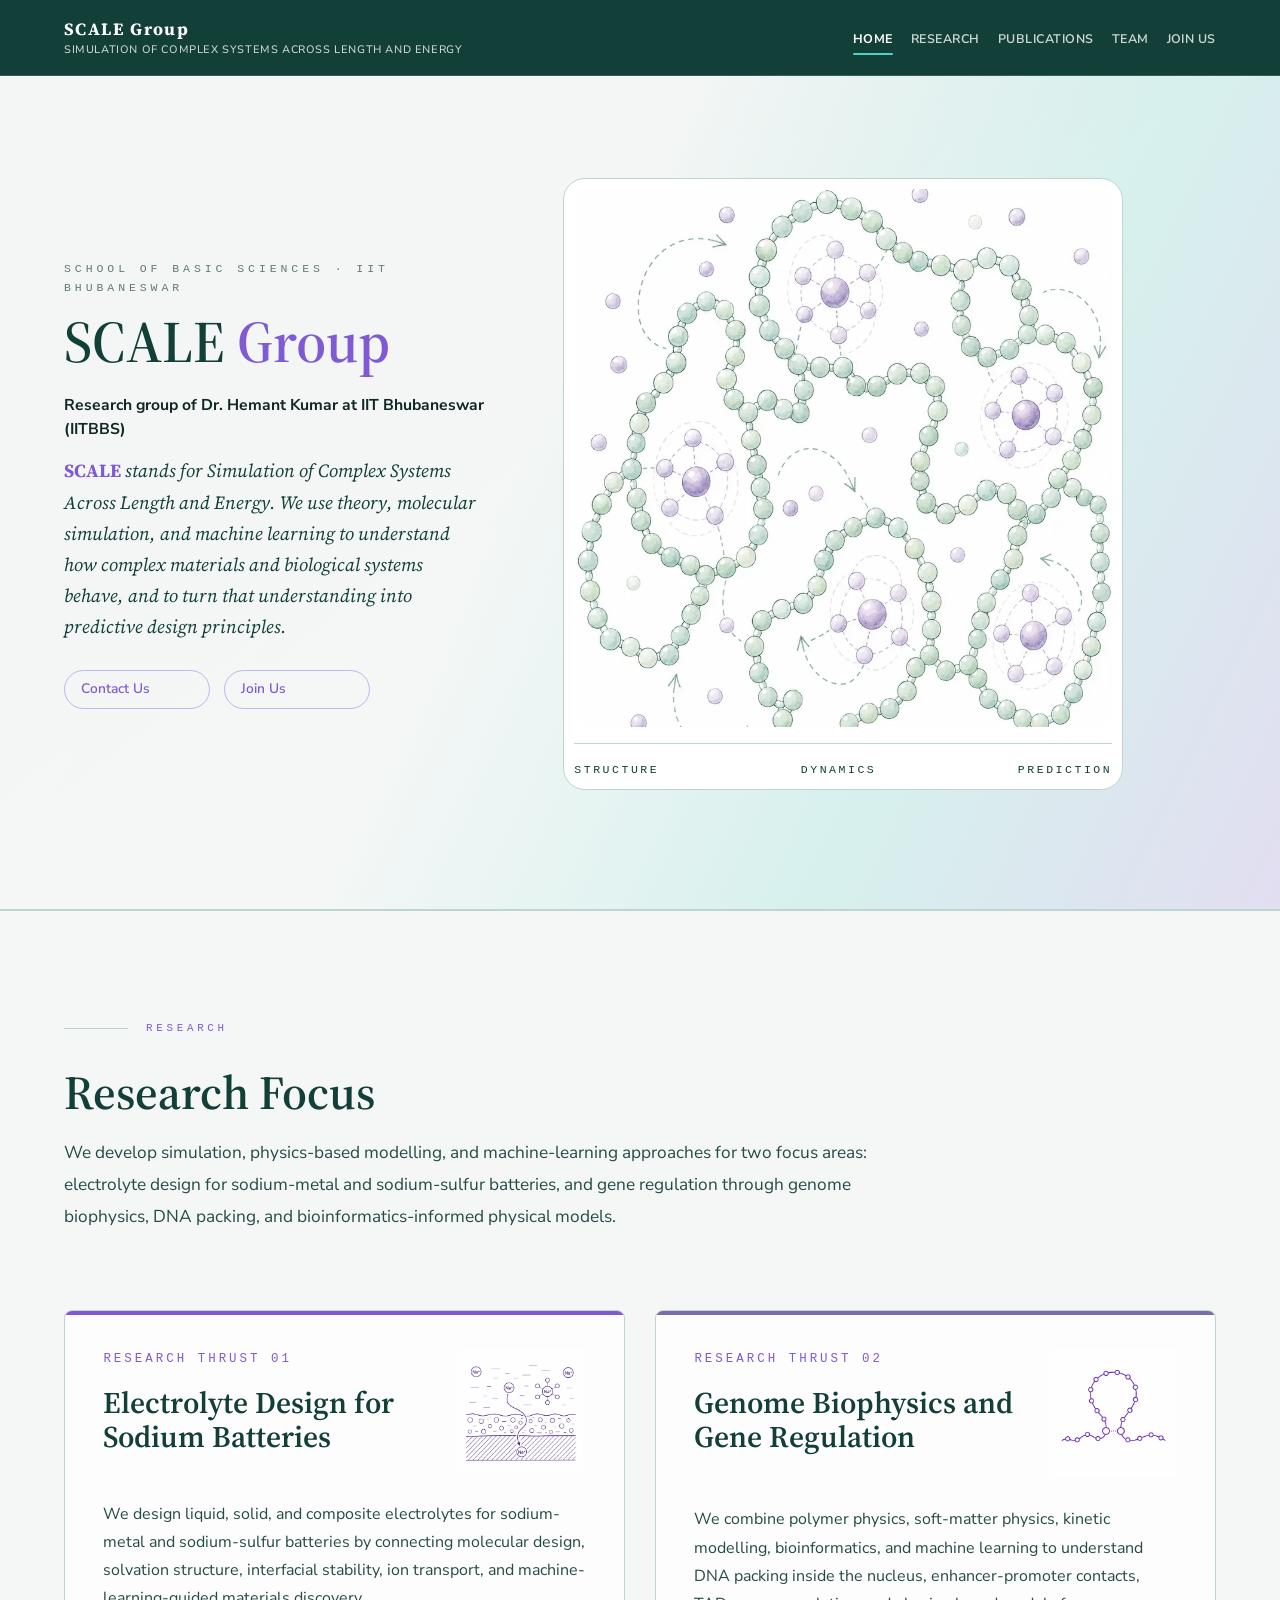
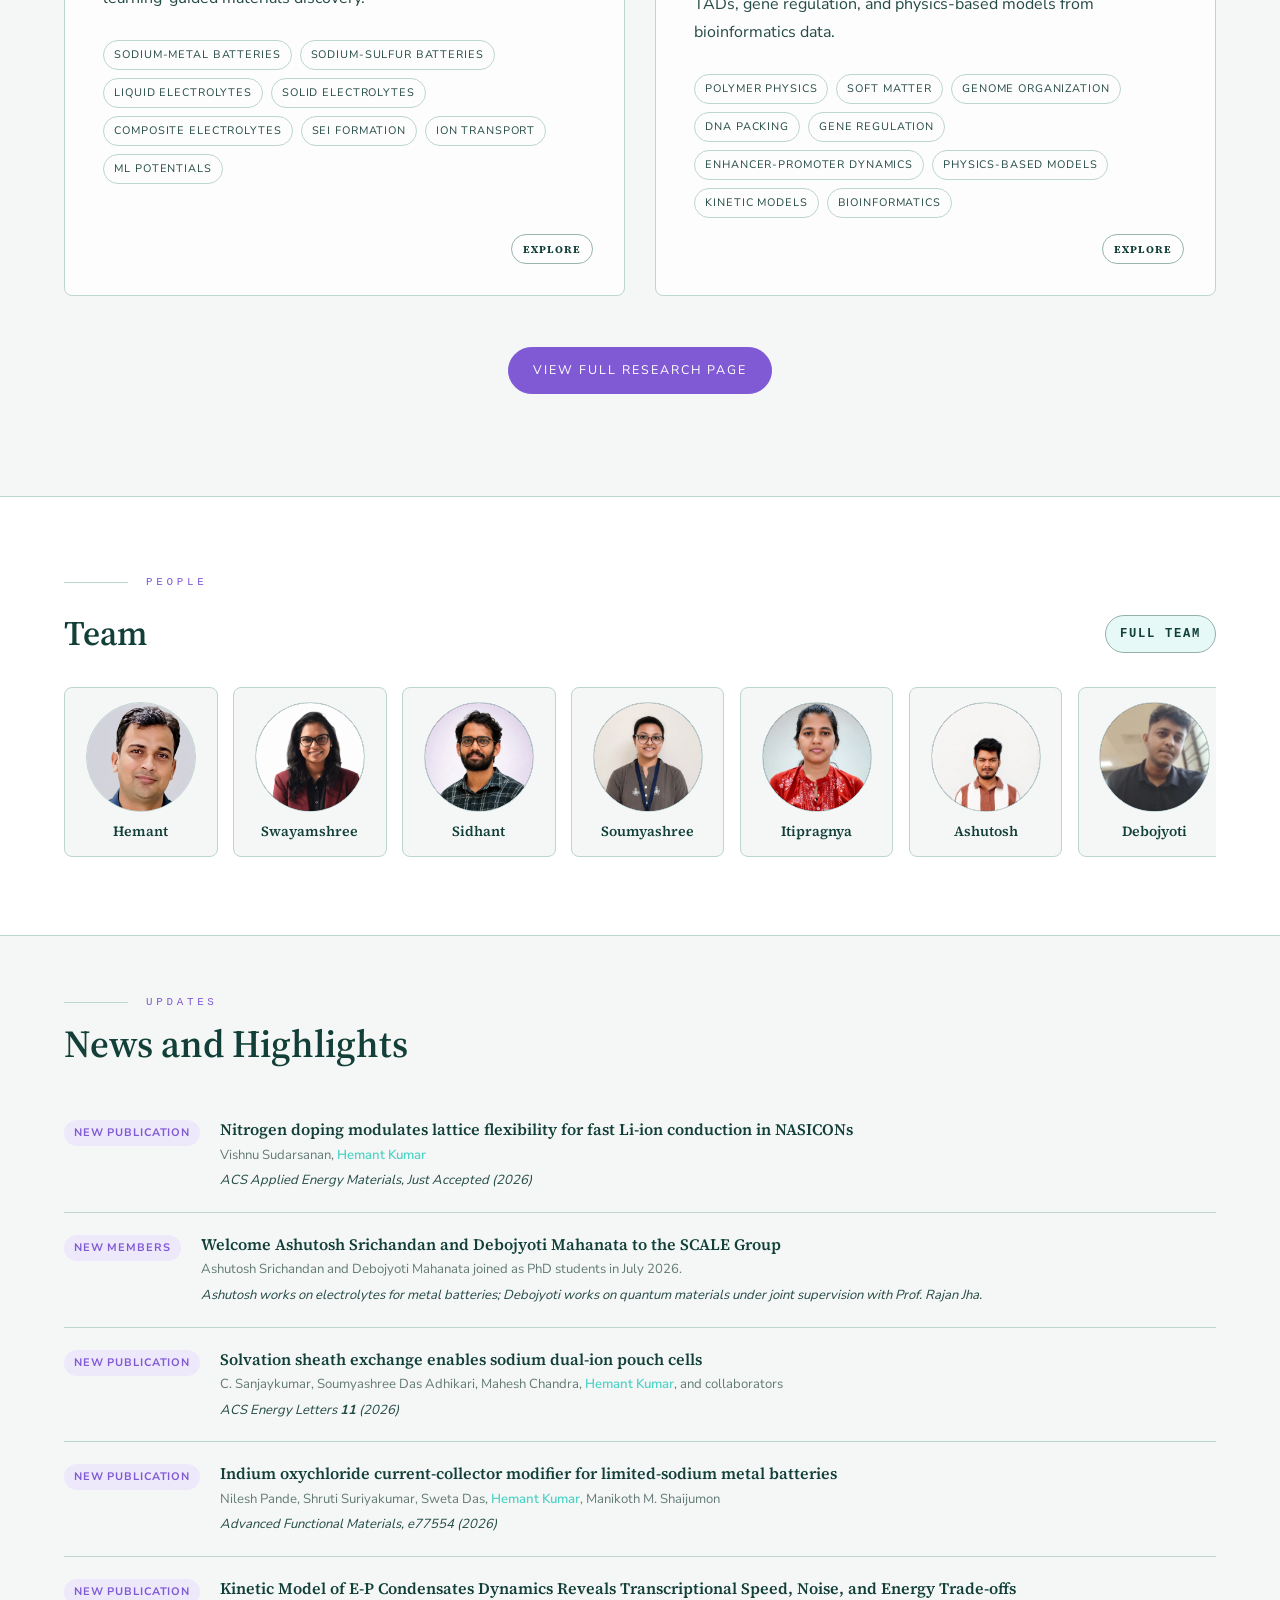
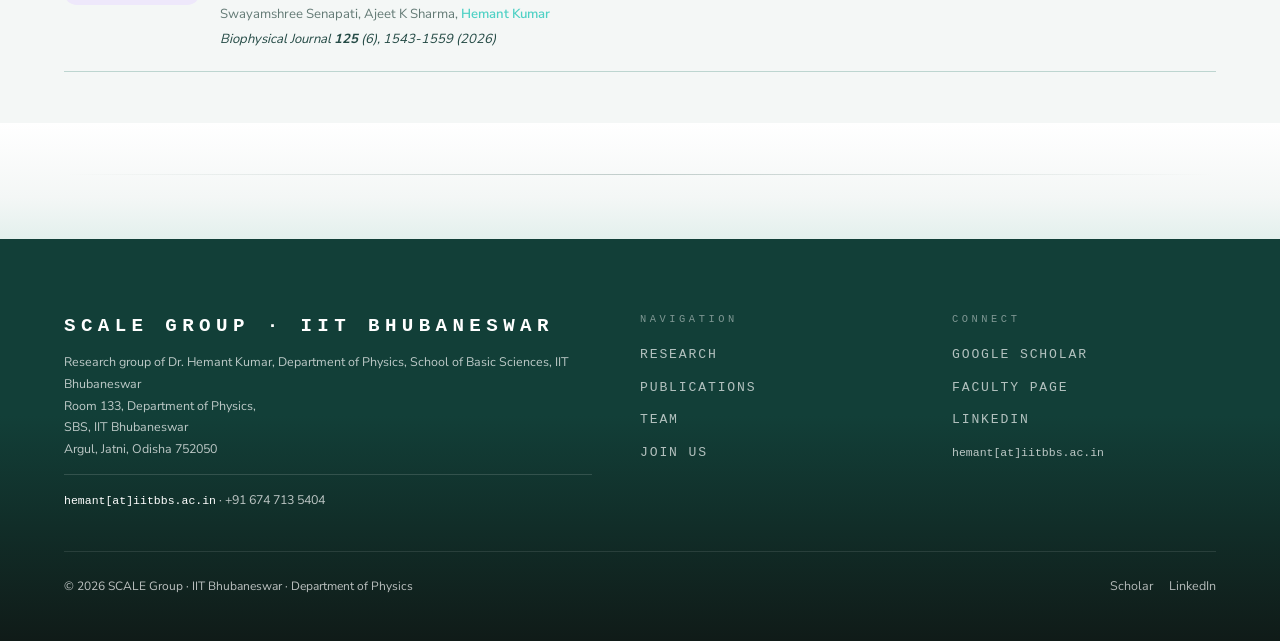
==== commit 8688e6db: "Strengthen search metadata for SCALE Group" ====
--- a/index.html
+++ b/index.html
@@ -3,8 +3,9 @@
 <head>
   <meta charset="UTF-8">
   <meta name="viewport" content="width=device-width, initial-scale=1.0">
-  <meta name="description" content="The SCALE Group at IIT Bhubaneswar studies AI for materials, sodium batteries, electrolyte design, genome biophysics, and gene regulation with simulation, statistical physics, and machine learning.">
-  <meta name="keywords" content="AI for materials, AI for physics, physics of AI, machine learning for materials design, graph neural networks for materials, neural network potentials, active learning materials physics, sodium-ion batteries, sodium-sulfur batteries, solid electrolytes, all-solid-state batteries, electrolyte design, battery material design, next-generation batteries, battery materials modelling, Hemant Kumar IIT Bhubaneswar, SCALE Group, gene regulation modelling, genome biophysics, computational materials science">
+  <title>Dr. Hemant Kumar | SCALE Group, IIT Bhubaneswar</title>
+  <meta name="description" content="SCALE Group is the research group of Dr. Hemant Kumar at IIT Bhubaneswar, using simulation, physics-based modelling, and machine learning for electrolyte design, sodium-metal and sodium-sulfur batteries, soft-matter physics, and gene regulation.">
+  <meta name="keywords" content="Dr. Hemant Kumar, Hemant Kumar IITBBS, Hemant Kumar IIT Bhubaneswar, SCALE Group, The SCALE Group, SCALE IITBBS, Hemant Kumar research group, AI for materials, AI for physics, physics of AI, machine learning for materials design, graph neural networks for materials, neural network potentials, active learning materials physics, sodium-metal batteries, sodium-ion batteries, sodium-sulfur batteries, solid electrolytes, all-solid-state batteries, electrolyte design, battery material design, next-generation batteries, battery materials modelling, gene regulation modelling, genome biophysics, computational materials science">
   <meta name="author" content="Dr. Hemant Kumar, SCALE Group, IIT Bhubaneswar">
   <meta name="robots" content="index, follow">
   <meta name="googlebot" content="index, follow, max-image-preview:large">
@@ -12,19 +13,20 @@
   <meta property="og:type" content="website">
   <meta property="og:site_name" content="The SCALE Group">
   <meta property="og:locale" content="en_IN">
-  <meta property="og:title" content="AI for Materials and Physics | SCALE IITBBS">
-  <meta property="og:description" content="The SCALE Group at IIT Bhubaneswar studies AI for materials, sodium batteries, electrolyte design, genome biophysics, and gene regulation with simulation, statistical physics, and machine learning.">
+  <meta property="og:title" content="Dr. Hemant Kumar | SCALE Group, IIT Bhubaneswar">
+  <meta property="og:description" content="SCALE Group is the research group of Dr. Hemant Kumar at IIT Bhubaneswar, using simulation, physics-based modelling, and machine learning for electrolyte design, sodium-metal and sodium-sulfur batteries, soft-matter physics, and gene regulation.">
   <meta property="og:image" content="https://thescale-group.github.io/assets/images/homepage_hero.webp">
   <meta property="og:image:alt" content="SCALE Group computational research illustration">
   <meta property="og:url" content="https://thescale-group.github.io/">
   <meta name="twitter:card" content="summary_large_image">
-  <meta name="twitter:title" content="AI for Materials and Physics | SCALE IITBBS">
-  <meta name="twitter:description" content="The SCALE Group at IIT Bhubaneswar studies AI for materials, sodium batteries, electrolyte design, genome biophysics, and gene regulation with simulation, statistical physics, and machine learning.">
+  <meta name="twitter:title" content="Dr. Hemant Kumar | SCALE Group, IIT Bhubaneswar">
+  <meta name="twitter:description" content="SCALE Group is the research group of Dr. Hemant Kumar at IIT Bhubaneswar, using simulation, physics-based modelling, and machine learning for electrolyte design, sodium-metal and sodium-sulfur batteries, soft-matter physics, and gene regulation.">
   <meta name="twitter:image" content="https://thescale-group.github.io/assets/images/homepage_hero.webp">
   <link rel="canonical" href="https://thescale-group.github.io/">
   <link rel="preload" as="image" href="assets/images/homepage_hero.webp" type="image/webp">
   <link rel="preload" href="assets/fonts/nunito-sans-latin-300-700.woff2" as="font" type="font/woff2" crossorigin>
   <link rel="preload" href="assets/fonts/source-serif-4-latin-300-700.woff2" as="font" type="font/woff2" crossorigin>
+  <script id="theme-bootstrap">{const d='biopolymer-helix',k='scale-theme-v2',p=new URLSearchParams(location.search),q=p.get('theme');let t=q;try{if(q&&q!=='default'&&q!=='reset')localStorage.setItem(k,q);if(q==='default'||q==='reset'){localStorage.removeItem('scale-theme');localStorage.removeItem(k);t=d;}if(!t)t=localStorage.getItem(k)||d;}catch(e){if(!t||t==='default'||t==='reset')t=d;}if(t&&t!=='default'&&t!=='reset')document.documentElement.dataset.theme=t;}</script>
   <link rel="stylesheet" href="scale.css?v=20260519-perf1">
 <script type="application/ld+json" id="news-jsonld">
 {
@@ -133,7 +135,15 @@
       "@type": "WebSite",
       "@id": "https://thescale-group.github.io/#website",
       "name": "The SCALE Group",
-      "alternateName": "Simulation of Complex Systems Across Length and Energy Group",
+      "alternateName": [
+        "Simulation of Complex Systems Across Length and Energy Group",
+        "SCALE Group",
+        "The SCALE Group",
+        "SCALE IITBBS",
+        "Hemant Kumar Lab",
+        "Hemant Kumar Research Group",
+        "Dr. Hemant Kumar IIT Bhubaneswar"
+      ],
       "url": "https://thescale-group.github.io/",
       "publisher": {
         "@id": "https://thescale-group.github.io/#organization"
@@ -144,10 +154,18 @@
       "@type": "ResearchOrganization",
       "@id": "https://thescale-group.github.io/#organization",
       "name": "The SCALE Group, IIT Bhubaneswar",
-      "alternateName": "Simulation of Complex Systems Across Length and Energy Group",
+      "alternateName": [
+        "Simulation of Complex Systems Across Length and Energy Group",
+        "SCALE Group",
+        "The SCALE Group",
+        "SCALE IITBBS",
+        "Hemant Kumar Lab",
+        "Hemant Kumar Research Group",
+        "Dr. Hemant Kumar IIT Bhubaneswar"
+      ],
       "url": "https://thescale-group.github.io/",
       "image": "https://thescale-group.github.io/assets/images/homepage_hero.webp",
-      "description": "The SCALE Group at IIT Bhubaneswar studies AI for materials, sodium batteries, electrolyte design, genome biophysics, and gene regulation with simulation, statistical physics, and machine learning.",
+      "description": "SCALE Group is the research group of Dr. Hemant Kumar at IIT Bhubaneswar, using simulation, physics-based modelling, and machine learning for electrolyte design, sodium-metal and sodium-sulfur batteries, soft-matter physics, and gene regulation.",
       "parentOrganization": {
         "@type": "CollegeOrUniversity",
         "name": "Indian Institute of Technology Bhubaneswar"
@@ -211,15 +229,15 @@
       "@type": "WebPage",
       "@id": "https://thescale-group.github.io/#webpage",
       "url": "https://thescale-group.github.io/",
-      "name": "AI for Materials and Physics | SCALE IITBBS",
-      "description": "The SCALE Group at IIT Bhubaneswar studies AI for materials, sodium batteries, electrolyte design, genome biophysics, and gene regulation with simulation, statistical physics, and machine learning.",
+      "name": "Dr. Hemant Kumar | SCALE Group, IIT Bhubaneswar",
+      "description": "SCALE Group is the research group of Dr. Hemant Kumar at IIT Bhubaneswar, using simulation, physics-based modelling, and machine learning for electrolyte design, sodium-metal and sodium-sulfur batteries, soft-matter physics, and gene regulation.",
       "isPartOf": {
         "@id": "https://thescale-group.github.io/#website"
       },
       "about": {
         "@id": "https://thescale-group.github.io/#organization"
       },
-      "keywords": "AI for materials, AI for physics, physics of AI, machine learning for materials design, graph neural networks for materials, neural network potentials, active learning materials physics, sodium-ion batteries, sodium-sulfur batteries, solid electrolytes, all-solid-state batteries, electrolyte design, battery material design, next-generation batteries, battery materials modelling, Hemant Kumar IIT Bhubaneswar, SCALE Group, gene regulation modelling, genome biophysics, computational materials science",
+      "keywords": "Dr. Hemant Kumar, Hemant Kumar IITBBS, Hemant Kumar IIT Bhubaneswar, SCALE Group, The SCALE Group, SCALE IITBBS, Hemant Kumar research group, AI for materials, AI for physics, physics of AI, machine learning for materials design, graph neural networks for materials, neural network potentials, active learning materials physics, sodium-metal batteries, sodium-ion batteries, sodium-sulfur batteries, solid electrolytes, all-solid-state batteries, electrolyte design, battery material design, next-generation batteries, battery materials modelling, gene regulation modelling, genome biophysics, computational materials science",
       "inLanguage": "en-IN"
     }
   ]
@@ -263,6 +281,7 @@
       <div class="hero-text">
         <div class="hero-tag">School of Basic Sciences · IIT Bhubaneswar</div>
         <h1 class="hero-title">SCALE <em>Group</em></h1>
+        <p class="hero-affiliation">Research group of Dr. Hemant Kumar at IIT Bhubaneswar (IITBBS)</p>
         <p class="hero-desc"><strong>SCALE</strong> stands for Simulation of Complex Systems Across Length and Energy. We use theory, molecular simulation, and machine learning to understand how complex materials and biological systems behave, and to turn that understanding into predictive design principles.</p>
         <div class="btn-group">
           <a href="#contact" class="btn btn-primary">Contact Us</a>
@@ -467,7 +486,7 @@
     <div class="footer-inner" id="contact">
       <div>
         <div class="footer-logo">SCALE Group · IIT Bhubaneswar</div>
-        <div class="footer-tagline">Simulation of Complex Systems Across Length and Energy (SCALE) Group<br>Room 133, Department of Physics,<br>SBS, IIT Bhubaneswar<br>Argul, Jatni, Odisha 752050</div>
+        <div class="footer-tagline">Research group of Dr. Hemant Kumar, Department of Physics, School of Basic Sciences, IIT Bhubaneswar<br>Room 133, Department of Physics,<br>SBS, IIT Bhubaneswar<br>Argul, Jatni, Odisha 752050</div>
         <div class="footer-contact">
           <div><span class="contact-obfuscated">hemant[at]iitbbs.ac.in</span> · +91 674 713 5404</div>
         </div>
--- a/scale.css
+++ b/scale.css
@@ -455,6 +455,13 @@
   color: var(--text); line-height: 1.15;
 }
 .hero-title em { color: var(--crimson); font-style: normal; }
+.hero-affiliation {
+  margin: -8px 0 14px;
+  color: var(--text);
+  font-size: .98rem;
+  font-weight: 700;
+  line-height: 1.5;
+}
 .hero-desc { font-size: 1rem; color: var(--text-muted); line-height: 1.8; max-width: 520px; margin-bottom: 28px; }
 
 
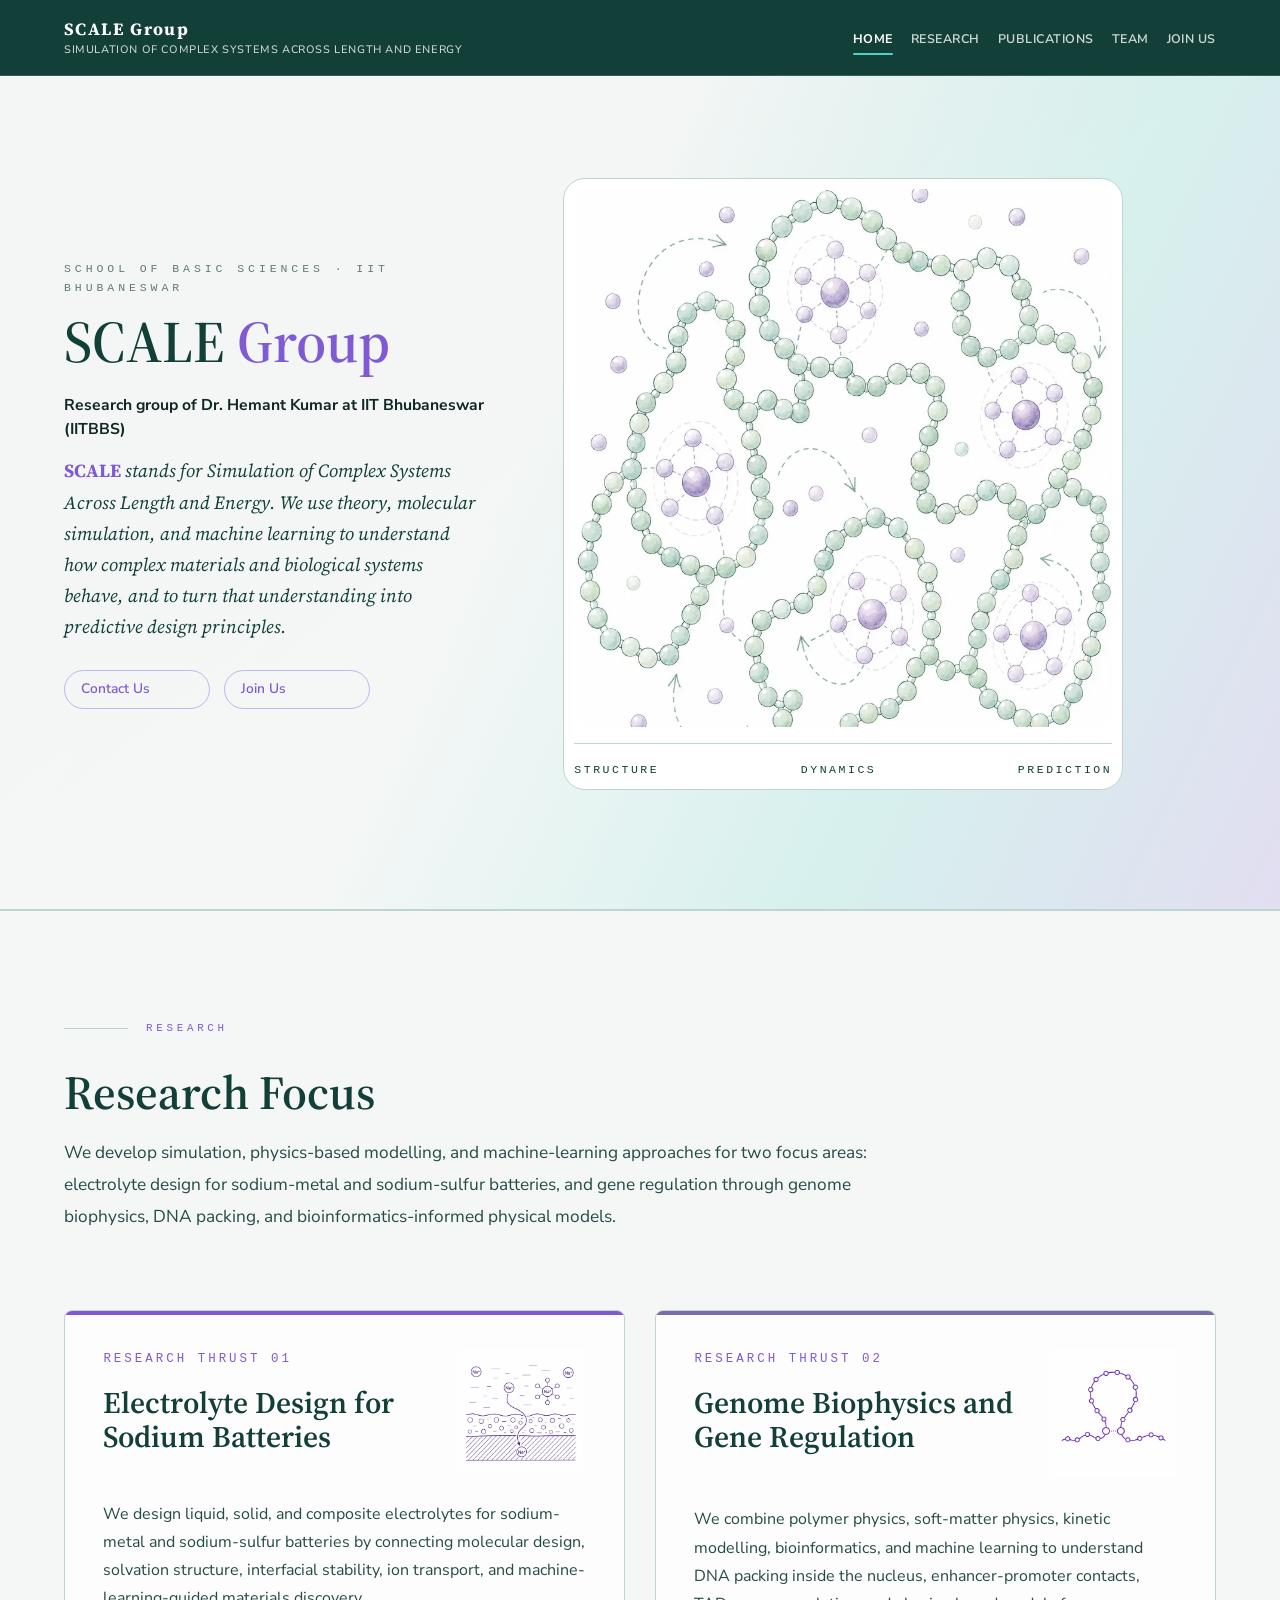
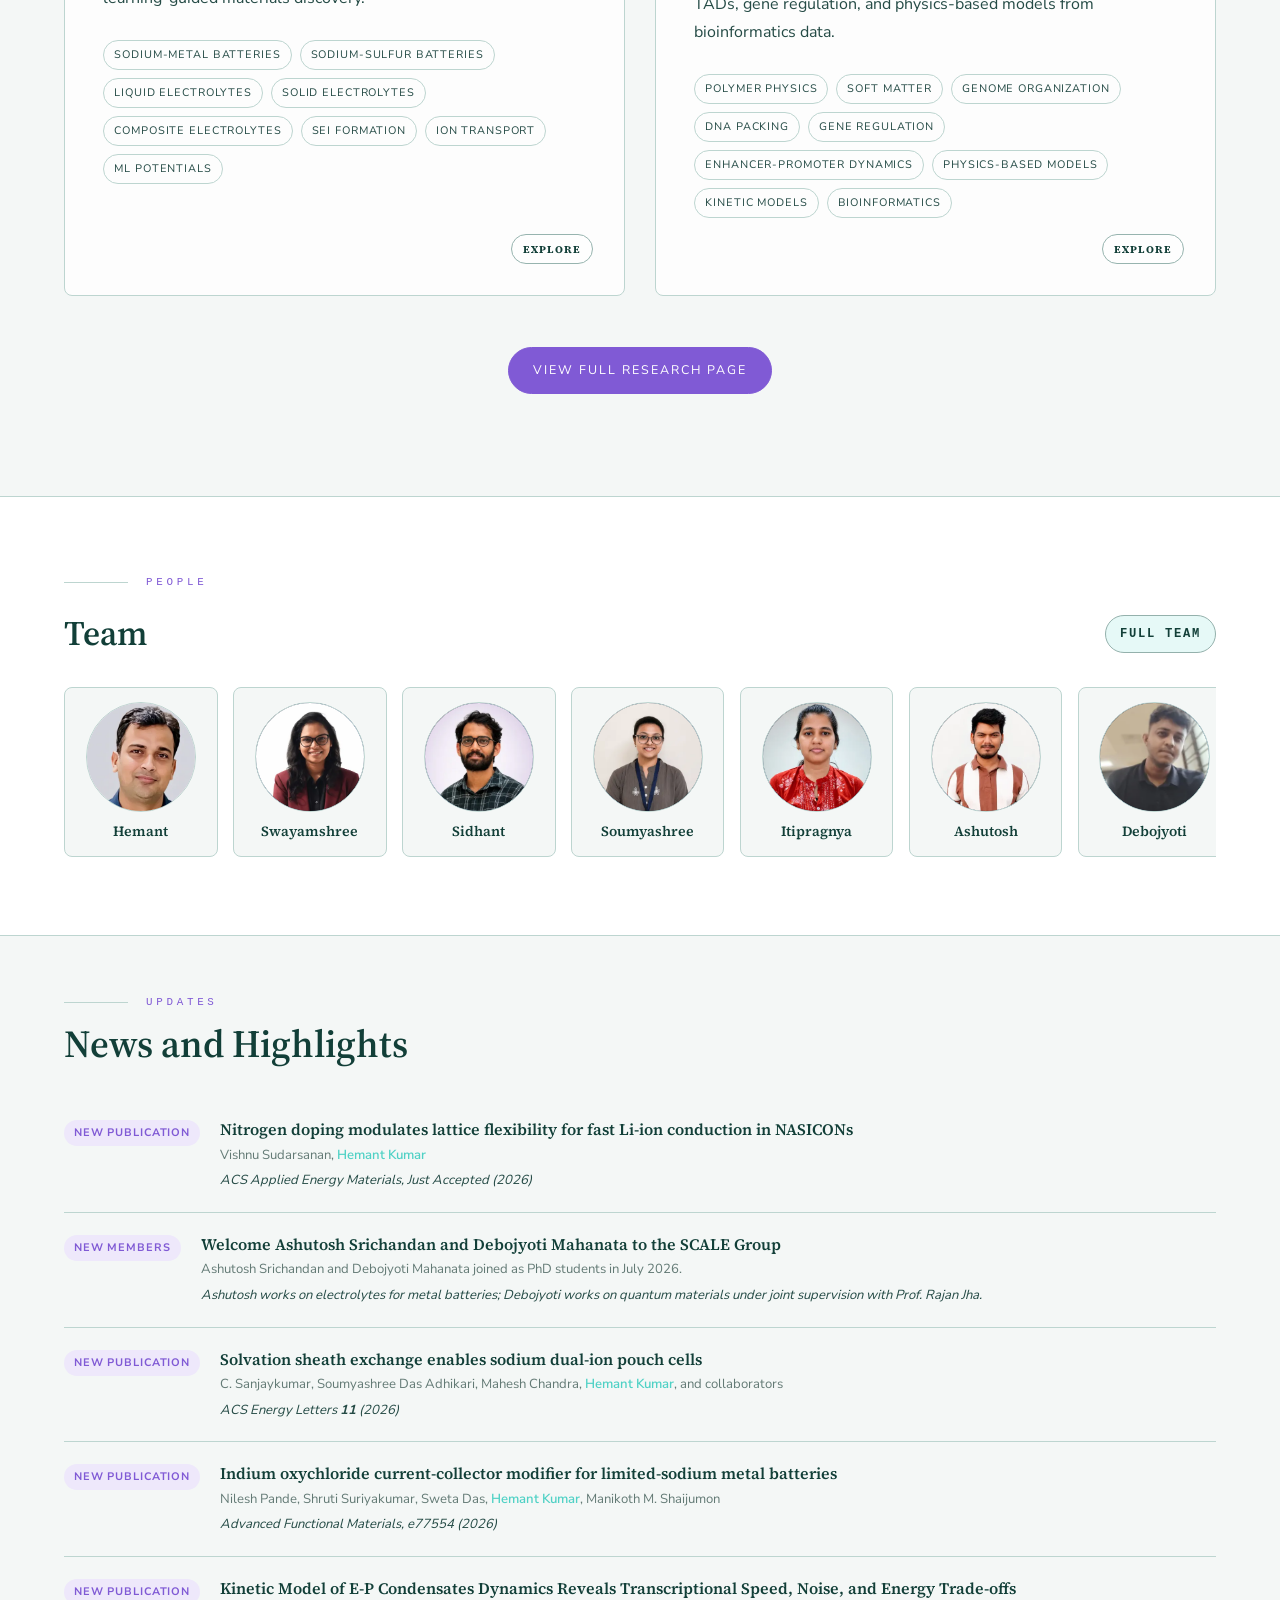
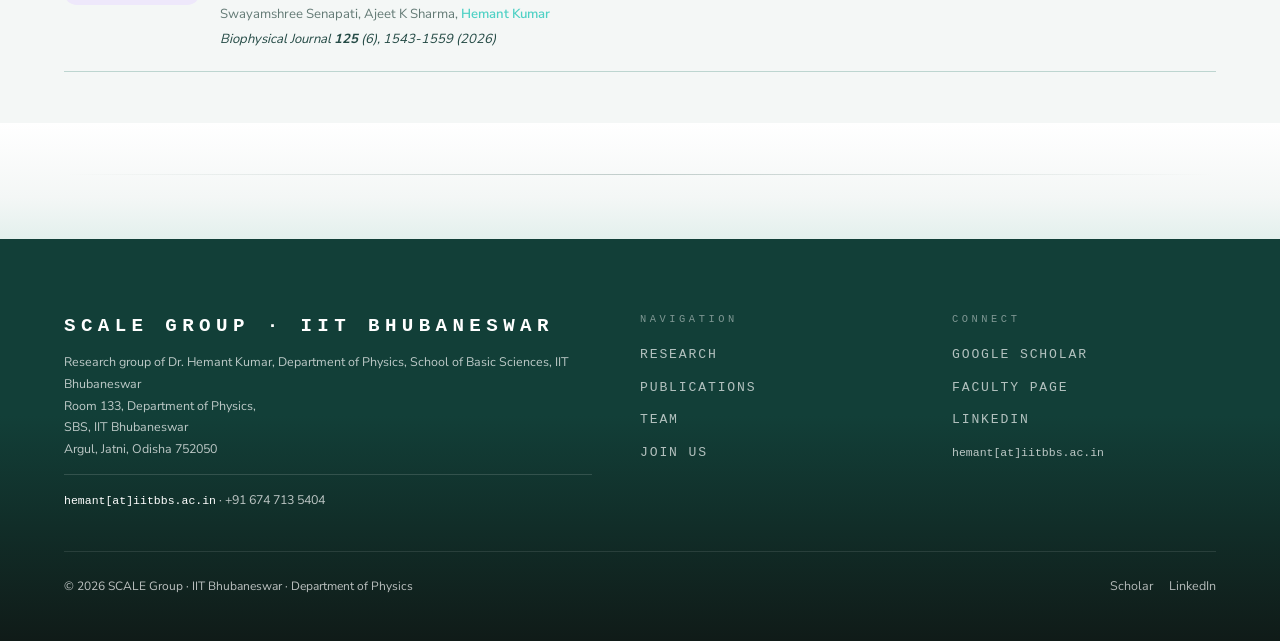
==== commit f8f41791: "Optimize team images for performance" ====
--- a/index.html
+++ b/index.html
@@ -27,7 +27,7 @@
   <link rel="preload" href="assets/fonts/nunito-sans-latin-300-700.woff2" as="font" type="font/woff2" crossorigin>
   <link rel="preload" href="assets/fonts/source-serif-4-latin-300-700.woff2" as="font" type="font/woff2" crossorigin>
   <script id="theme-bootstrap">{const d='biopolymer-helix',k='scale-theme-v2',p=new URLSearchParams(location.search),q=p.get('theme');let t=q;try{if(q&&q!=='default'&&q!=='reset')localStorage.setItem(k,q);if(q==='default'||q==='reset'){localStorage.removeItem('scale-theme');localStorage.removeItem(k);t=d;}if(!t)t=localStorage.getItem(k)||d;}catch(e){if(!t||t==='default'||t==='reset')t=d;}if(t&&t!=='default'&&t!=='reset')document.documentElement.dataset.theme=t;}</script>
-  <link rel="stylesheet" href="scale.css?v=20260519-perf1">
+  <link rel="stylesheet" href="scale.css?v=20260817-img1">
 <script type="application/ld+json" id="news-jsonld">
 {
   "@context": "https://schema.org",
@@ -382,39 +382,39 @@
 
       <div class="home-team-grid">
         <a class="home-team-card" href="team.html#hemant-kumar">
-          <span class="home-team-portrait home-team-photo"><img src="assets/images/hemant.webp" alt="Dr. Hemant Kumar" width="719" height="900" loading="lazy" decoding="async"></span>
+          <span class="home-team-portrait home-team-photo"><img src="assets/images/people/hemant-320.webp" srcset="assets/images/people/hemant-320.webp 320w, assets/images/people/hemant-640.webp 640w" sizes="140px" alt="Dr. Hemant Kumar" width="320" height="401" loading="lazy" decoding="async"></span>
           <span class="home-team-name">Hemant</span>
         </a>
         <a class="home-team-card" href="team.html#swayamshree-senapati">
-          <span class="home-team-portrait home-team-photo member-photo-genome"><img src="assets/images/swayamshree.webp" alt="Swayamshree Senapati" width="1205" height="1305" loading="lazy" decoding="async"></span>
+          <span class="home-team-portrait home-team-photo member-photo-genome"><img src="assets/images/people/swayamshree-320.webp" srcset="assets/images/people/swayamshree-320.webp 320w, assets/images/people/swayamshree-640.webp 640w" sizes="140px" alt="Swayamshree Senapati" width="320" height="347" loading="lazy" decoding="async"></span>
           <span class="home-team-name">Swayamshree</span>
         </a>
         <a class="home-team-card" href="team.html#sidhant-kumar-barik">
-          <span class="home-team-portrait home-team-photo member-photo-battery"><img src="assets/images/sidhant.webp" alt="Sidhant Kumar Barik" width="720" height="900" loading="lazy" decoding="async"></span>
+          <span class="home-team-portrait home-team-photo member-photo-battery"><img src="assets/images/people/sidhant-320.webp" srcset="assets/images/people/sidhant-320.webp 320w, assets/images/people/sidhant-640.webp 640w" sizes="140px" alt="Sidhant Kumar Barik" width="320" height="400" loading="lazy" decoding="async"></span>
           <span class="home-team-name">Sidhant</span>
         </a>
         <a class="home-team-card" href="team.html#soumyashree-das-adhikari">
-          <span class="home-team-portrait home-team-photo member-photo-battery"><img src="assets/images/soumyashree.webp" alt="Soumyashree Das Adhikari" width="1254" height="1254" loading="lazy" decoding="async"></span>
+          <span class="home-team-portrait home-team-photo member-photo-battery"><img src="assets/images/people/soumyashree-320.webp" srcset="assets/images/people/soumyashree-320.webp 320w, assets/images/people/soumyashree-640.webp 640w" sizes="140px" alt="Soumyashree Das Adhikari" width="320" height="320" loading="lazy" decoding="async"></span>
           <span class="home-team-name">Soumyashree</span>
         </a>
         <a class="home-team-card" href="team.html#itipragnya-pati">
-          <span class="home-team-portrait home-team-photo member-photo-battery"><img src="assets/images/iti.webp" alt="Itipragnya Pati" width="1233" height="1275" loading="lazy" decoding="async"></span>
+          <span class="home-team-portrait home-team-photo member-photo-battery"><img src="assets/images/people/iti-320.webp" srcset="assets/images/people/iti-320.webp 320w, assets/images/people/iti-640.webp 640w" sizes="140px" alt="Itipragnya Pati" width="320" height="331" loading="lazy" decoding="async"></span>
           <span class="home-team-name">Itipragnya</span>
         </a>
         <a class="home-team-card" href="team.html#ashutosh-srichandan">
-          <span class="home-team-portrait home-team-photo member-photo-battery"><img src="assets/images/ashutosh.webp" alt="Ashutosh Srichandan" width="1092" height="1438" loading="lazy" decoding="async"></span>
+          <span class="home-team-portrait home-team-photo member-photo-battery"><img src="assets/images/people/ashutosh-320.webp" srcset="assets/images/people/ashutosh-320.webp 320w, assets/images/people/ashutosh-640.webp 640w" sizes="140px" alt="Ashutosh Srichandan" width="320" height="320" loading="lazy" decoding="async"></span>
           <span class="home-team-name">Ashutosh</span>
         </a>
         <a class="home-team-card" href="team.html#debojyoti-mahanata">
-          <span class="home-team-portrait home-team-photo member-photo-genome"><img src="assets/images/debojyoti.webp" alt="Debojyoti Mahanata" width="1296" height="972" loading="lazy" decoding="async"></span>
+          <span class="home-team-portrait home-team-photo member-photo-genome"><img src="assets/images/people/debojyoti-320.webp" srcset="assets/images/people/debojyoti-320.webp 320w, assets/images/people/debojyoti-640.webp 640w" sizes="140px" alt="Debojyoti Mahanata" width="320" height="240" loading="lazy" decoding="async"></span>
           <span class="home-team-name">Debojyoti</span>
         </a>
         <a class="home-team-card" href="team.html#aritri-sarkar">
-          <span class="home-team-portrait home-team-photo member-photo-battery"><img src="assets/images/scale_ari.jpg" alt="Aritri Sarkar" width="896" height="1108" loading="lazy" decoding="async"></span>
+          <span class="home-team-portrait home-team-photo member-photo-battery"><img src="assets/images/people/scale_ari-320.webp" srcset="assets/images/people/scale_ari-320.webp 320w, assets/images/people/scale_ari-640.webp 640w" sizes="140px" alt="Aritri Sarkar" width="320" height="396" loading="lazy" decoding="async"></span>
           <span class="home-team-name">Aritri</span>
         </a>
         <a class="home-team-card" href="team.html#shobhna">
-          <span class="home-team-portrait home-team-photo member-photo-battery"><img src="assets/images/shobhna.jpg" alt="Shobhna" width="1019" height="1120" loading="lazy" decoding="async"></span>
+          <span class="home-team-portrait home-team-photo member-photo-battery"><img src="assets/images/people/shobhna-320.webp" srcset="assets/images/people/shobhna-320.webp 320w, assets/images/people/shobhna-640.webp 640w" sizes="140px" alt="Shobhna" width="320" height="352" loading="lazy" decoding="async"></span>
           <span class="home-team-name">Shobhna</span>
         </a>
       </div>
